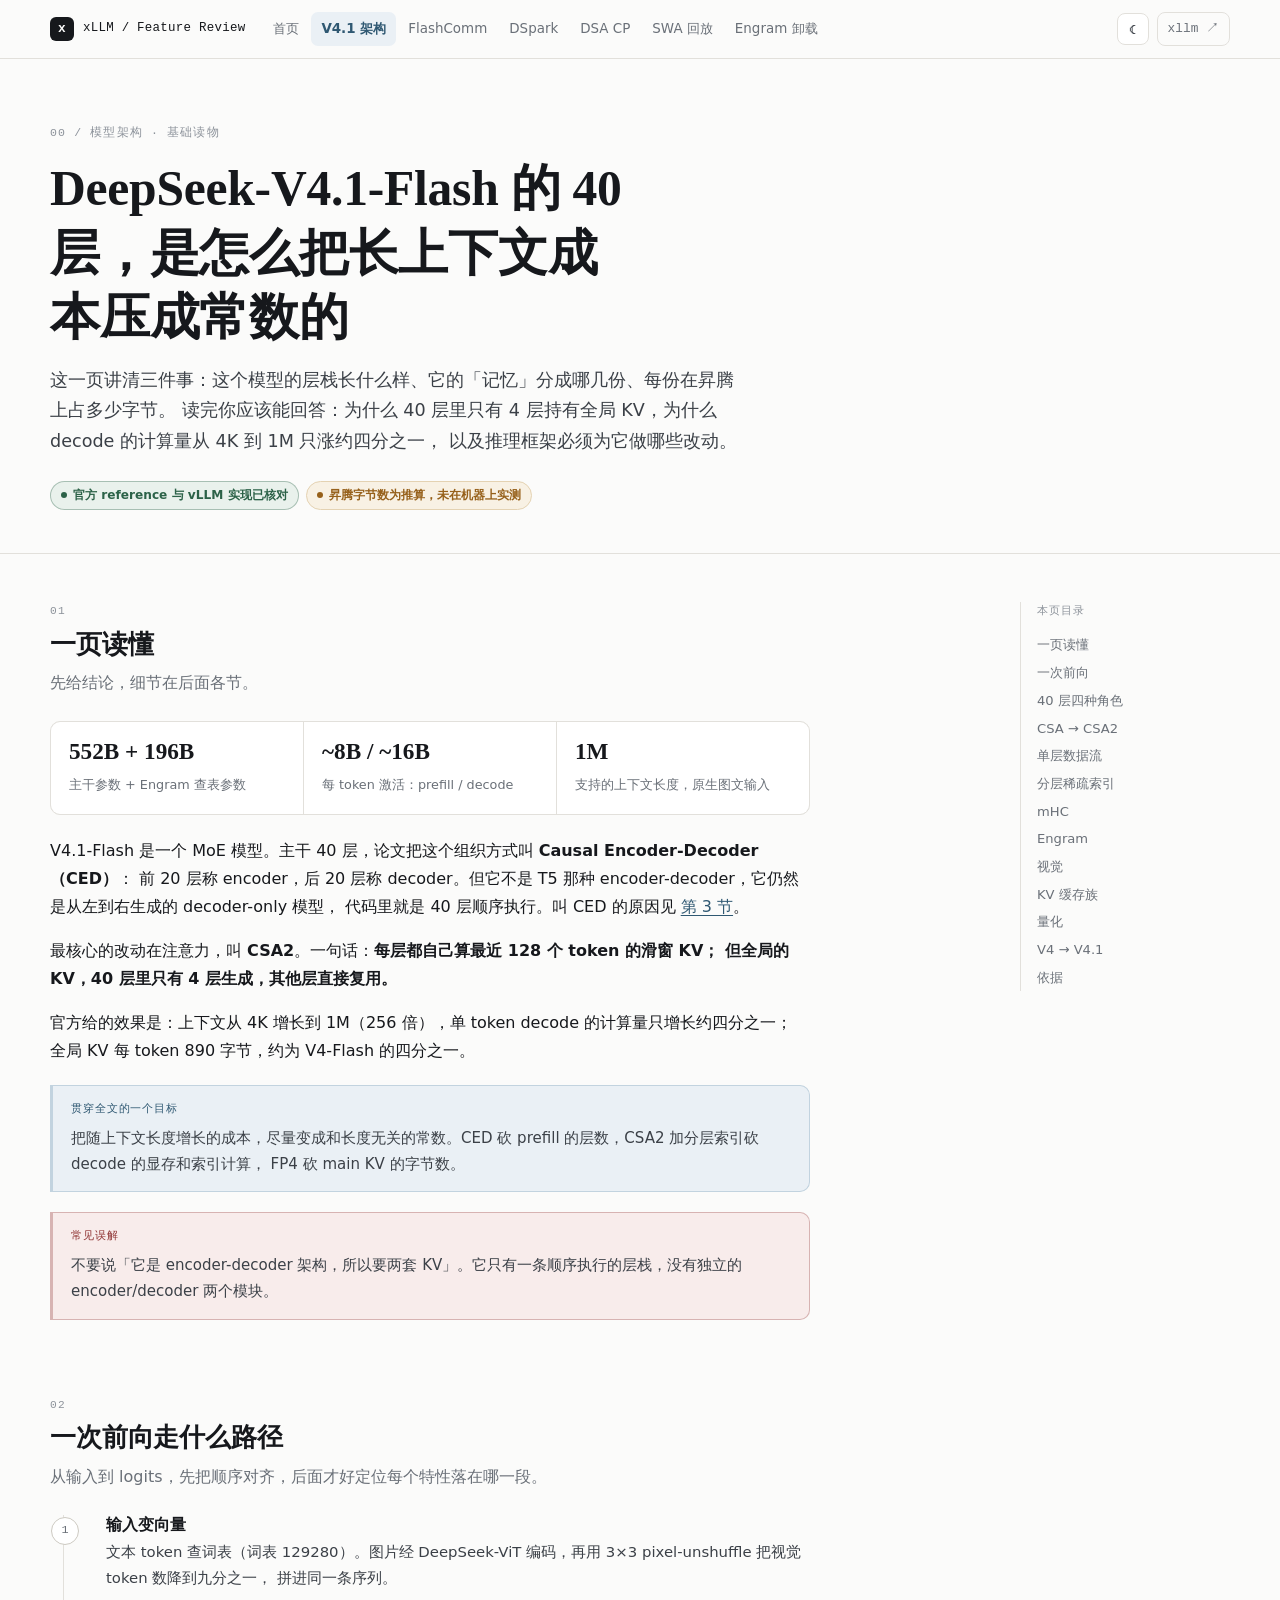
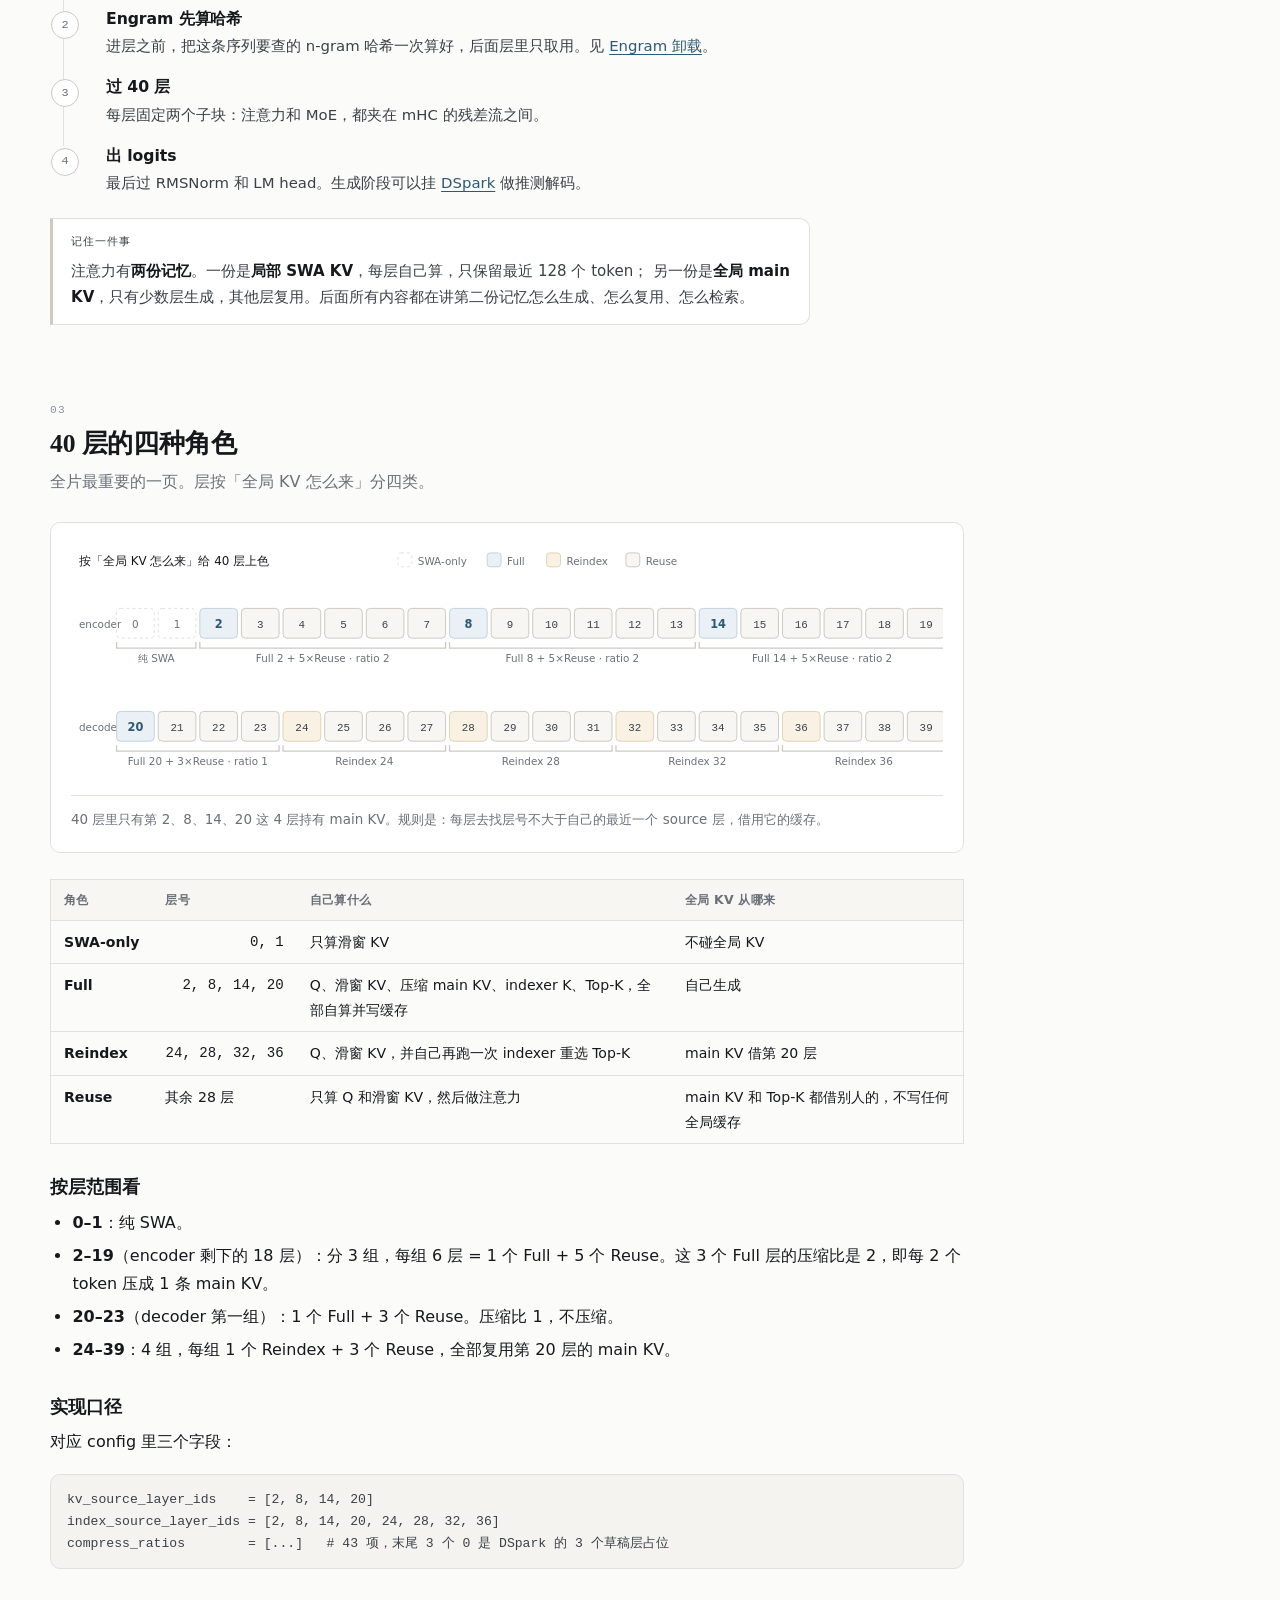
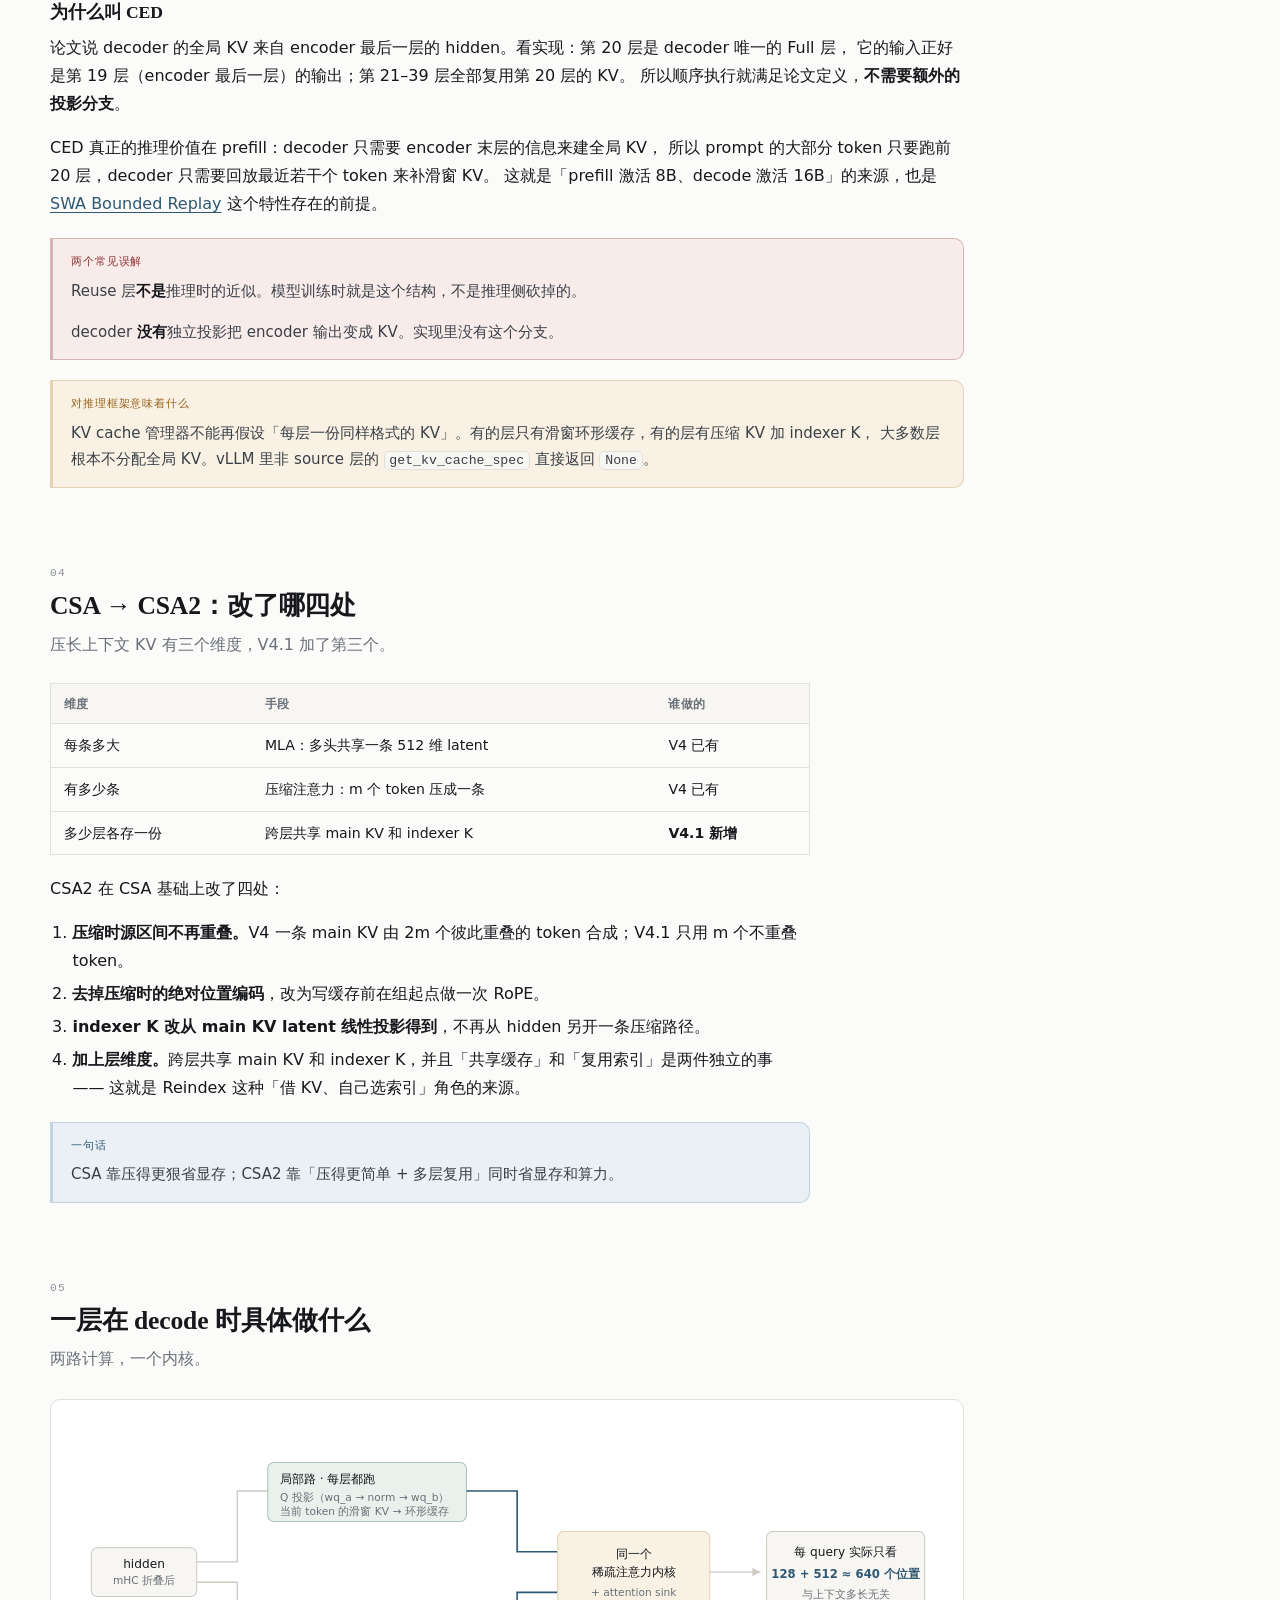
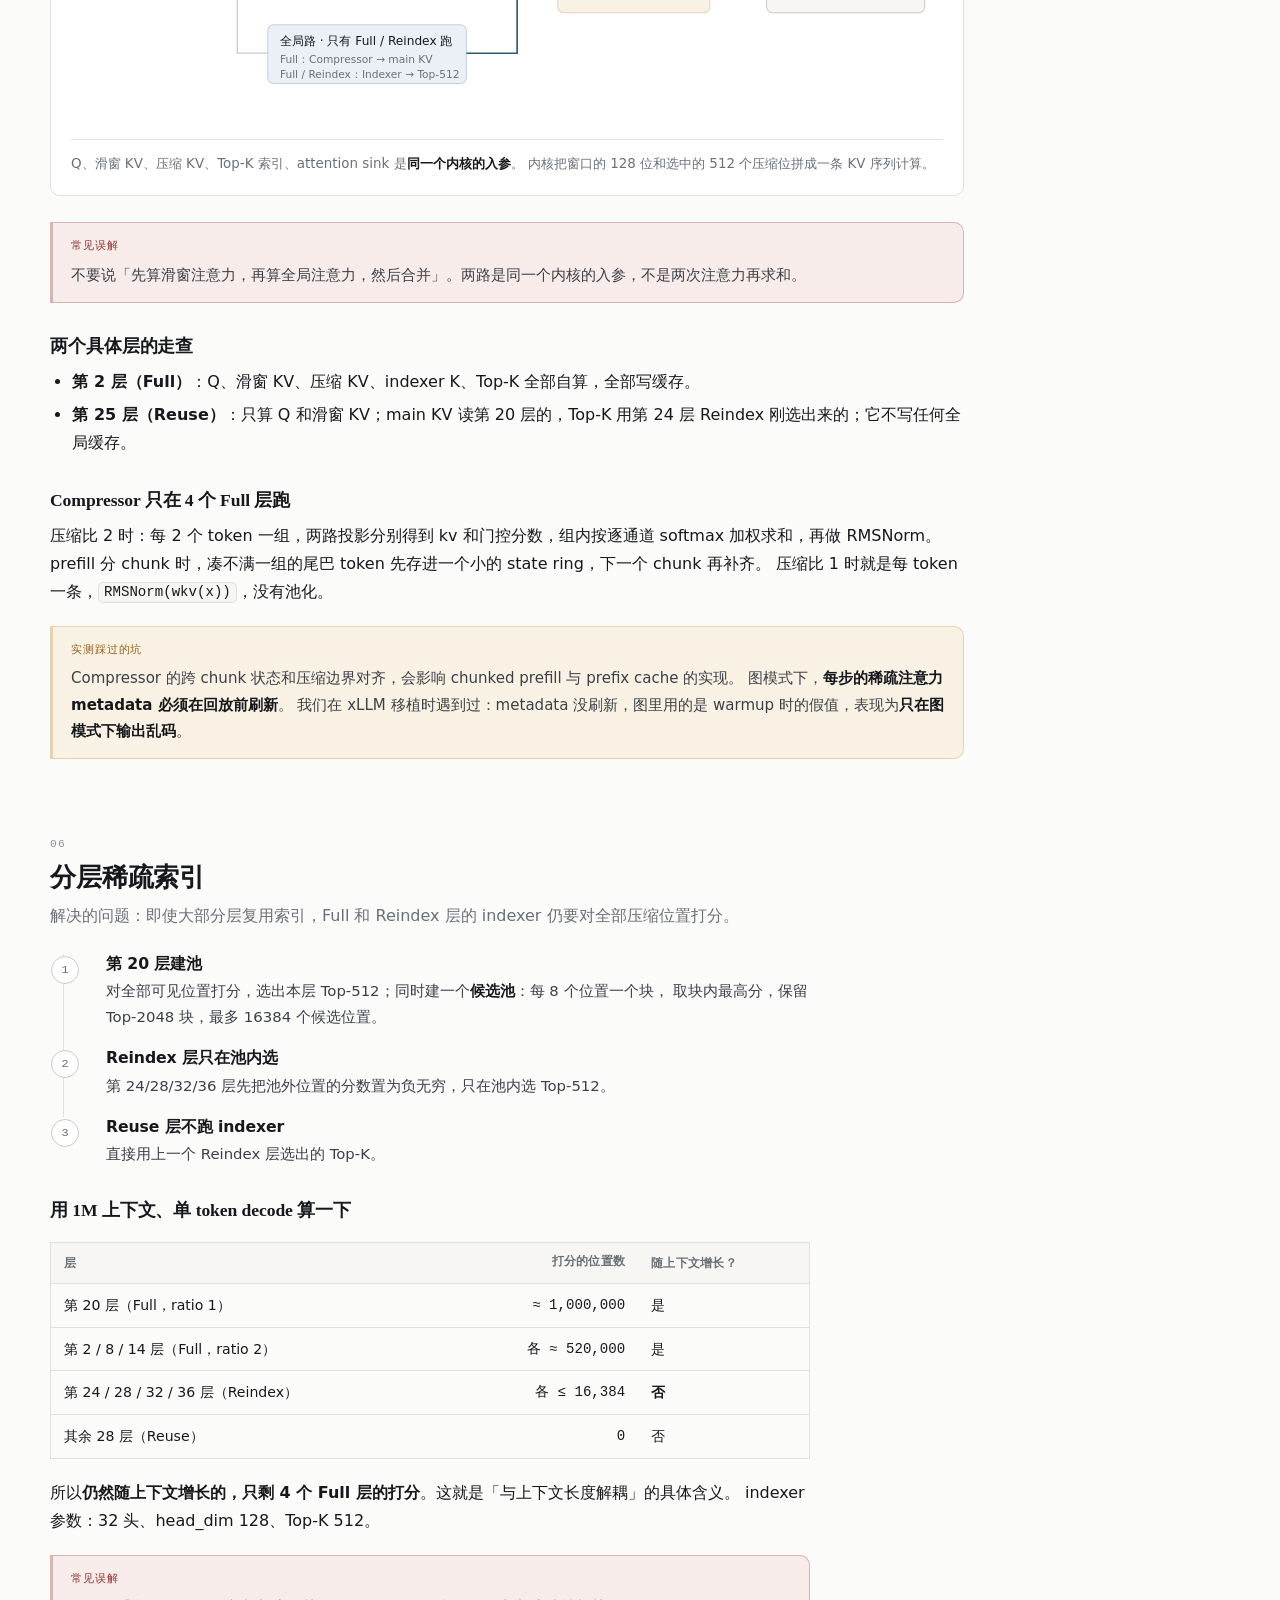
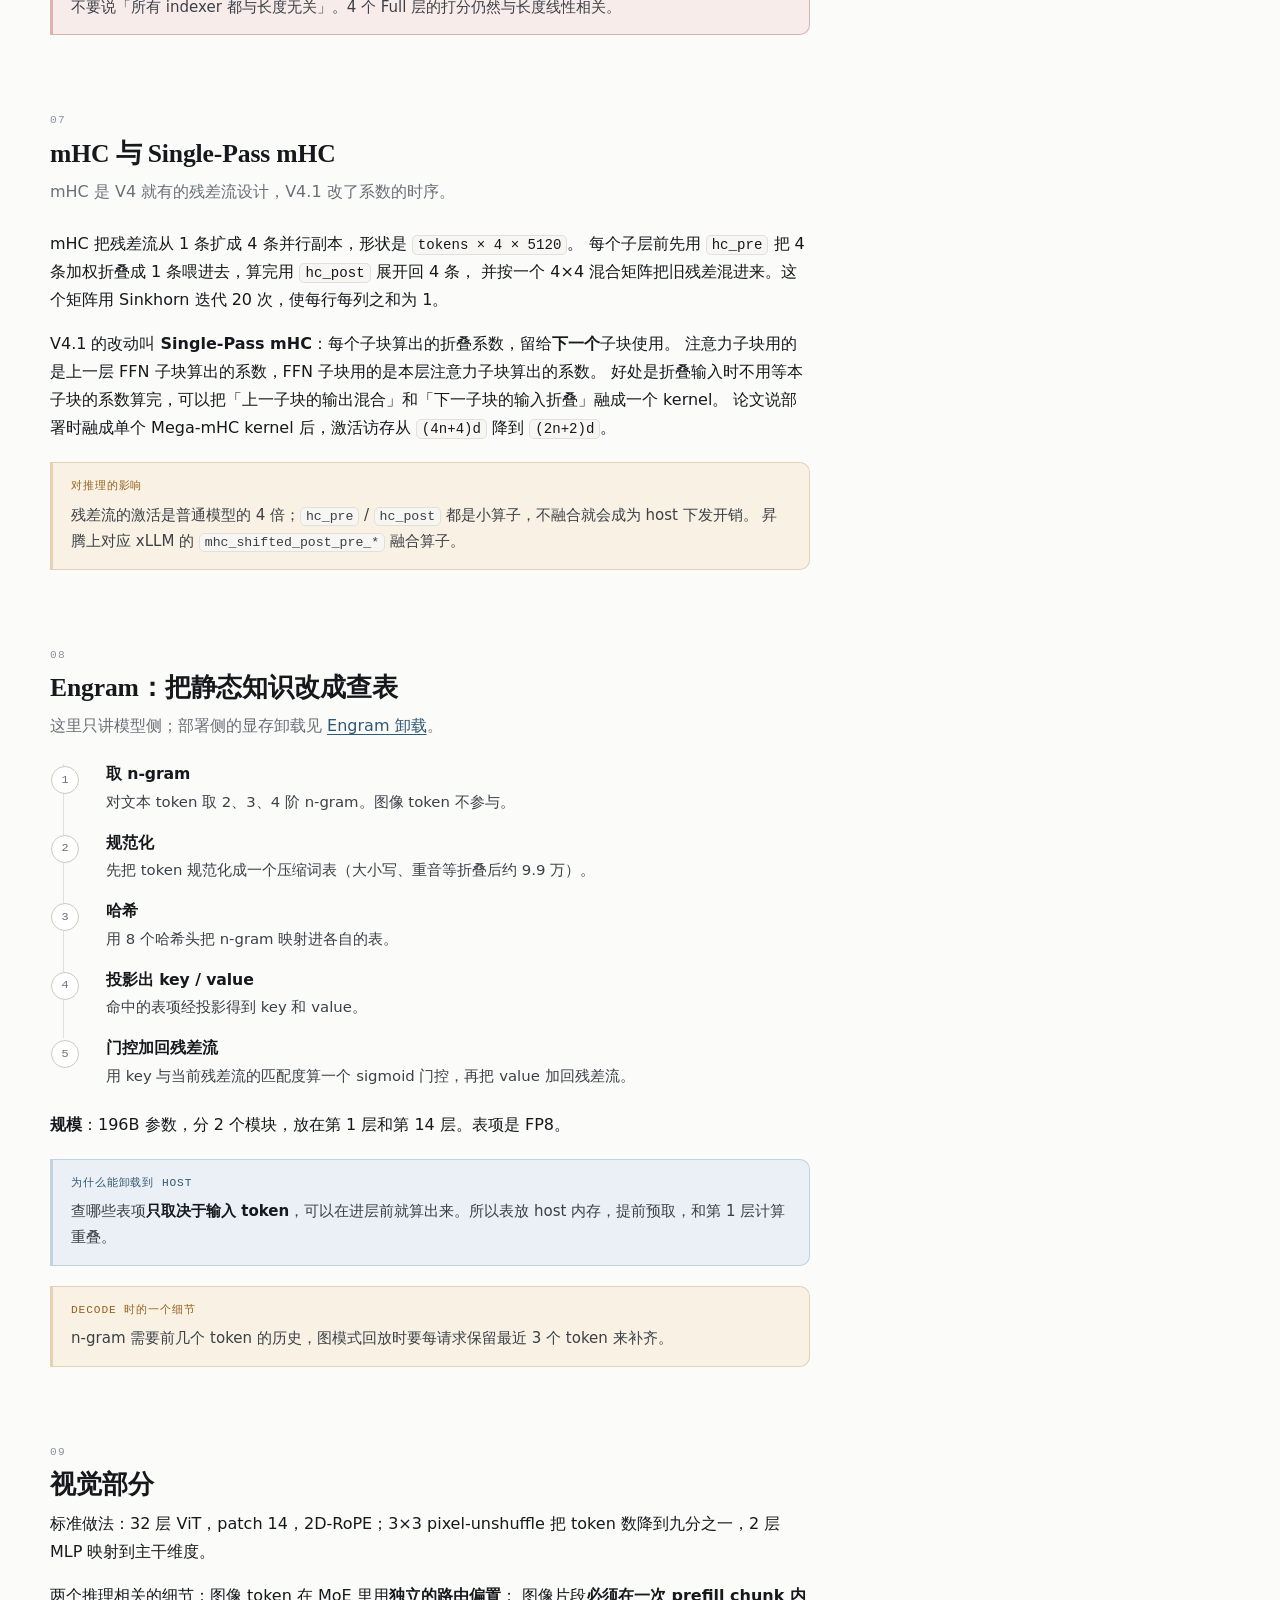
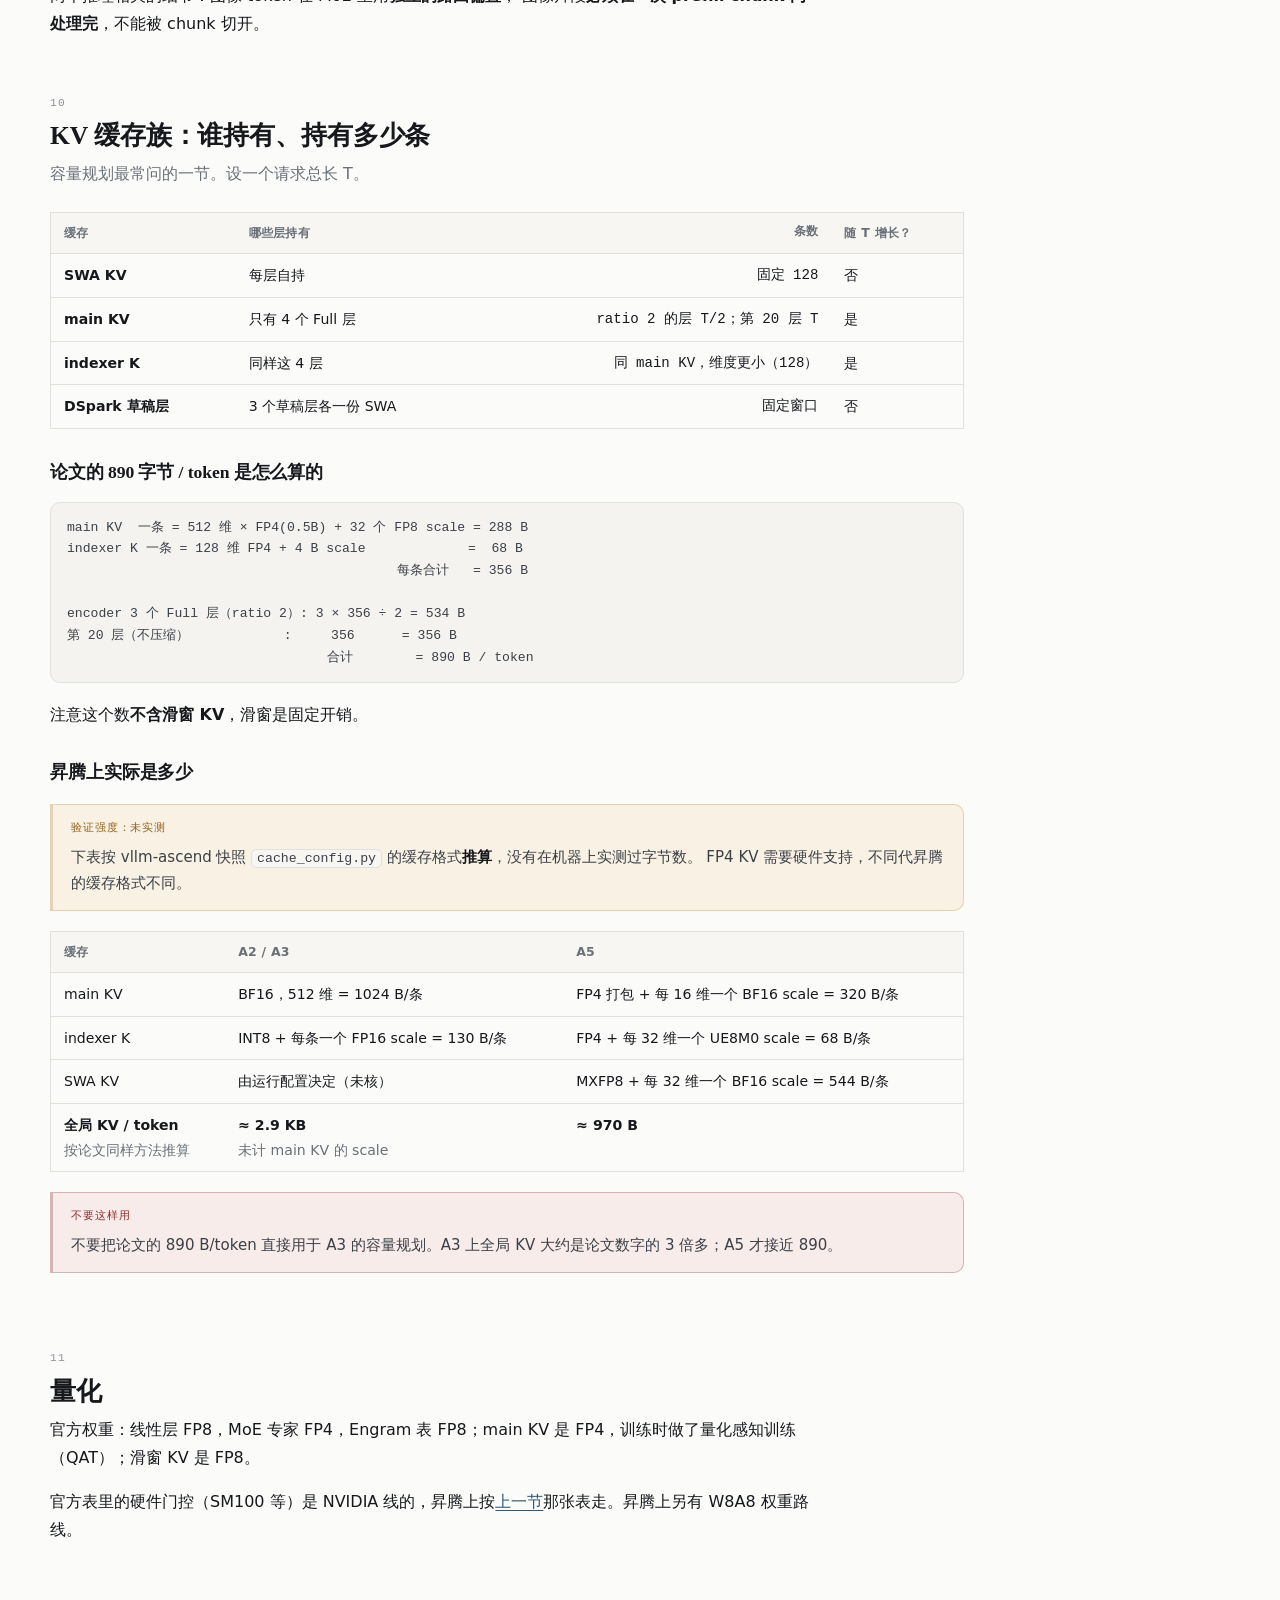
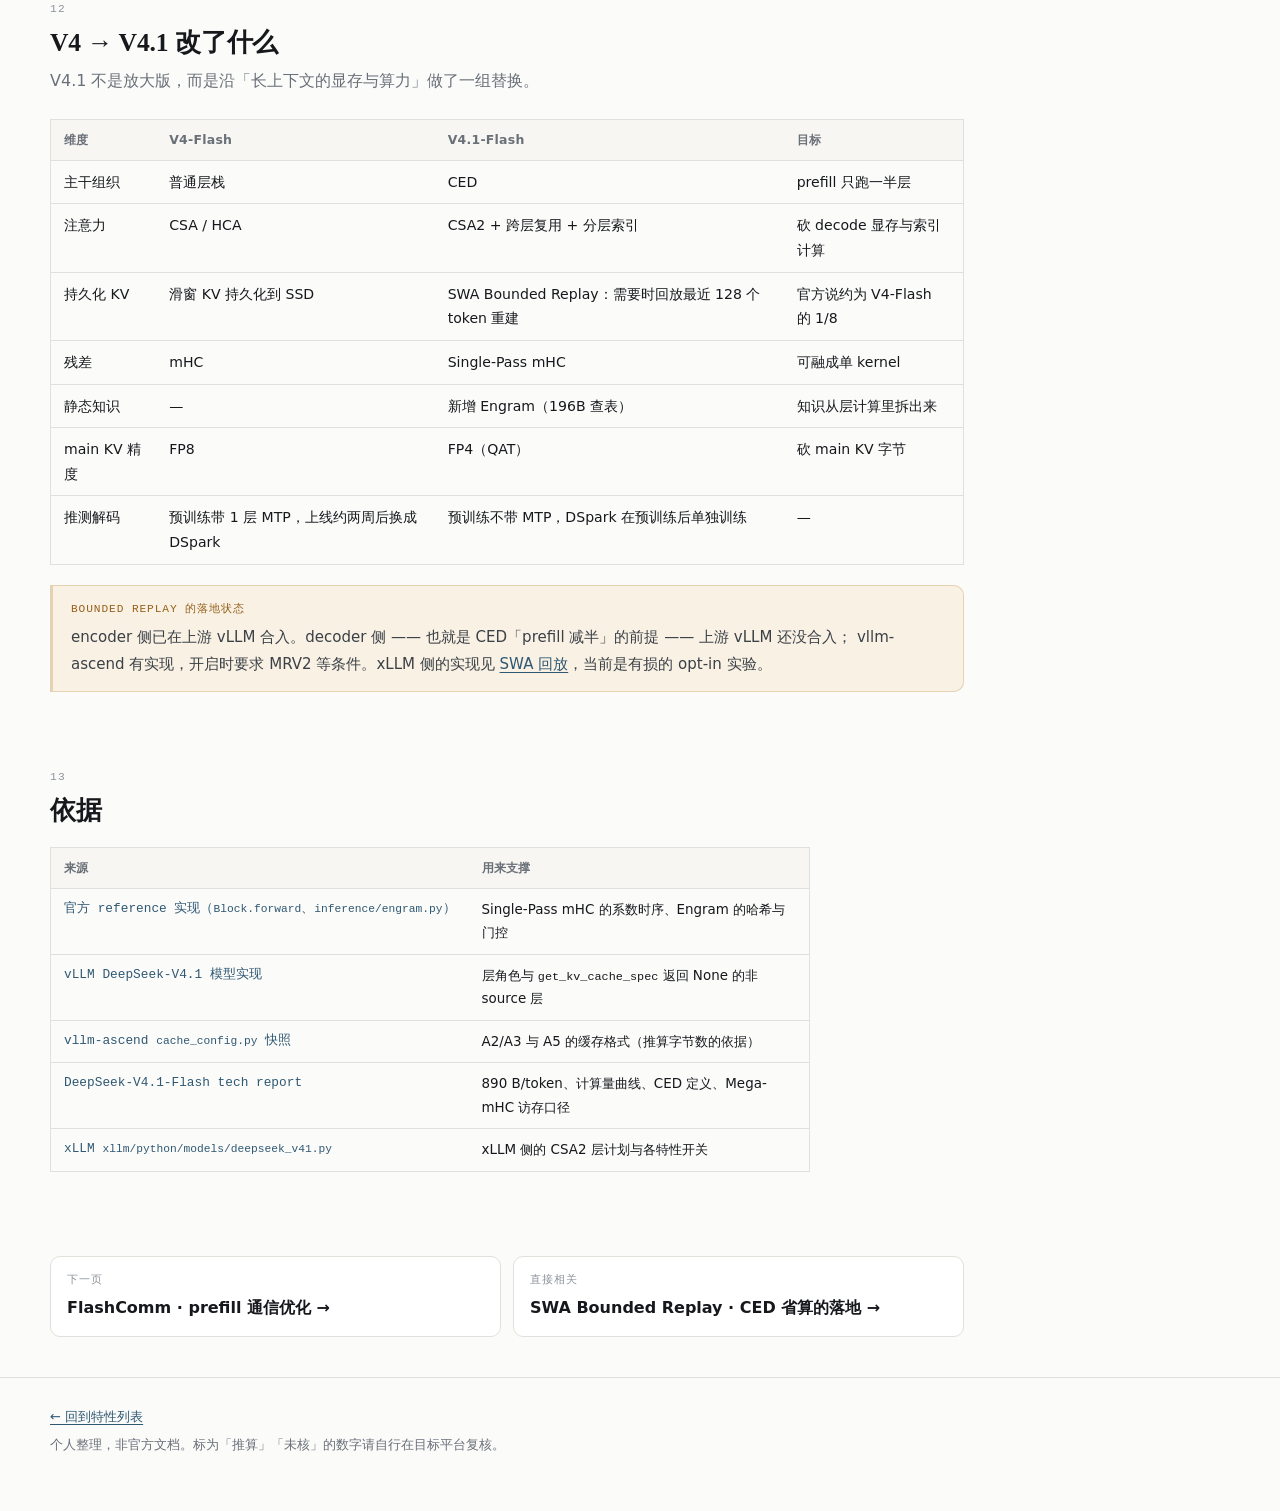
==== arch/index.html @ 4ec6bcfe "docs: rebuild feature site and add four V4.1 pages 重做站点并补齐 DeepSeek-V4.1 的特性覆盖。  设计： - 三套各自为政的深色 CSS" ====
<!doctype html>
<html lang="zh-CN">
  <head>
    <meta charset="utf-8" />
    <meta name="viewport" content="width=device-width, initial-scale=1" />
    <title>DeepSeek-V4.1-Flash 模型结构｜xLLM 特性解读</title>
    <meta
      name="description"
      content="DeepSeek-V4.1-Flash 模型结构：40 层 CED 主干、CSA2 跨层共享 KV、分层稀疏索引、Single-Pass mHC、Engram 查表、KV 缓存族与昇腾上的实际字节数。"
    />
    <meta name="color-scheme" content="light dark" />
    <link rel="stylesheet" href="../assets/site.css" />
    <script defer src="../assets/site.js"></script>
  </head>
  <body>
    <a class="skip-link" href="#main">跳到正文</a>

    <header class="topbar">
      <div class="shell topbar-inner">
        <a class="brand" href="../"><span class="brand-mark" aria-hidden="true">x</span>xLLM / Feature Review</a>
        <nav class="topnav" aria-label="特性导航">
          <a href="../">首页</a>
          <a href="../arch/" aria-current="page">V4.1 架构</a>
          <a href="../flashcomm/">FlashComm</a>
          <a href="../dspark/">DSpark</a>
          <a href="../dsa-cp/">DSA CP</a>
          <a href="../swa-replay/">SWA 回放</a>
          <a href="../engram-offload/">Engram 卸载</a>
        </nav>
        <div class="topbar-tools">
          <button class="icon-button" type="button" data-theme-toggle aria-label="切换配色">☾</button>
          <a class="ghost-link" href="https://github.com/xLLM-AI/xllm" target="_blank" rel="noreferrer">xllm ↗</a>
        </div>
      </div>
    </header>

    <main id="main">
      <section class="hero">
        <div class="shell">
          <p class="eyebrow">00 / 模型架构 · 基础读物</p>
          <h1>DeepSeek-V4.1-Flash 的 40 层，是怎么把长上下文成本压成常数的</h1>
          <p class="hero-lede">
            这一页讲清三件事：这个模型的层栈长什么样、它的「记忆」分成哪几份、每份在昇腾上占多少字节。
            读完你应该能回答：为什么 40 层里只有 4 层持有全局 KV，为什么 decode 的计算量从 4K 到 1M 只涨约四分之一，
            以及推理框架必须为它做哪些改动。
          </p>
          <ul class="chips">
            <li class="chip chip-good">官方 reference 与 vLLM 实现已核对</li>
            <li class="chip chip-warn">昇腾字节数为推算，未在机器上实测</li>
          </ul>
        </div>
      </section>

      <div class="shell doc">
        <div class="doc-main">
          <section class="section" id="overview">
            <span class="section-number">01</span>
            <h2>一页读懂</h2>
            <p class="section-note">先给结论，细节在后面各节。</p>

            <div class="facts">
              <div><b>552B + 196B</b><span>主干参数 + Engram 查表参数</span></div>
              <div><b>~8B / ~16B</b><span>每 token 激活：prefill / decode</span></div>
              <div><b>1M</b><span>支持的上下文长度，原生图文输入</span></div>
            </div>

            <p>
              V4.1-Flash 是一个 MoE 模型。主干 40 层，论文把这个组织方式叫 <strong>Causal Encoder-Decoder（CED）</strong>：
              前 20 层称 encoder，后 20 层称 decoder。但它不是 T5 那种 encoder-decoder，它仍然是从左到右生成的 decoder-only 模型，
              代码里就是 40 层顺序执行。叫 CED 的原因见 <a href="#ced">第 3 节</a>。
            </p>
            <p>
              最核心的改动在注意力，叫 <strong>CSA2</strong>。一句话：<strong>每层都自己算最近 128 个 token 的滑窗 KV；
              但全局的 KV，40 层里只有 4 层生成，其他层直接复用。</strong>
            </p>
            <p>
              官方给的效果是：上下文从 4K 增长到 1M（256 倍），单 token decode 的计算量只增长约四分之一；
              全局 KV 每 token 890 字节，约为 V4-Flash 的四分之一。
            </p>

            <div class="callout callout-info">
              <span class="callout-label">贯穿全文的一个目标</span>
              把随上下文长度增长的成本，尽量变成和长度无关的常数。CED 砍 prefill 的层数，CSA2 加分层索引砍 decode 的显存和索引计算，
              FP4 砍 main KV 的字节数。
            </div>

            <div class="callout callout-bad">
              <span class="callout-label">常见误解</span>
              不要说「它是 encoder-decoder 架构，所以要两套 KV」。它只有一条顺序执行的层栈，没有独立的 encoder/decoder 两个模块。
            </div>
          </section>

          <section class="section" id="forward">
            <span class="section-number">02</span>
            <h2>一次前向走什么路径</h2>
            <p class="section-note">从输入到 logits，先把顺序对齐，后面才好定位每个特性落在哪一段。</p>

            <ol class="steps">
              <li>
                <h4>输入变向量</h4>
                <p>
                  文本 token 查词表（词表 129280）。图片经 DeepSeek-ViT 编码，再用 3×3 pixel-unshuffle 把视觉 token 数降到九分之一，
                  拼进同一条序列。
                </p>
              </li>
              <li>
                <h4>Engram 先算哈希</h4>
                <p>进层之前，把这条序列要查的 n-gram 哈希一次算好，后面层里只取用。见 <a href="../engram-offload/">Engram 卸载</a>。</p>
              </li>
              <li>
                <h4>过 40 层</h4>
                <p>每层固定两个子块：注意力和 MoE，都夹在 mHC 的残差流之间。</p>
              </li>
              <li>
                <h4>出 logits</h4>
                <p>最后过 RMSNorm 和 LM head。生成阶段可以挂 <a href="../dspark/">DSpark</a> 做推测解码。</p>
              </li>
            </ol>

            <div class="callout">
              <span class="callout-label">记住一件事</span>
              注意力有<strong>两份记忆</strong>。一份是<strong>局部 SWA KV</strong>，每层自己算，只保留最近 128 个 token；
              另一份是<strong>全局 main KV</strong>，只有少数层生成，其他层复用。后面所有内容都在讲第二份记忆怎么生成、怎么复用、怎么检索。
            </div>
          </section>

          <section class="section wide" id="layers">
            <span class="section-number">03</span>
            <h2>40 层的四种角色</h2>
            <p class="section-note">全片最重要的一页。层按「全局 KV 怎么来」分四类。</p>

            <figure>
              <svg viewBox="0 0 880 240" role="img" aria-label="DeepSeek-V4.1-Flash 40 层的角色分布：第 0、1 层纯 SWA；第 2、8、14、20 层为 Full；第 24、28、32、36 层为 Reindex；其余为 Reuse" class="dg">
                <text class="dg-t" x="8" y="22">按「全局 KV 怎么来」给 40 层上色</text>
                <g>
                  <rect class="dg-box-dim" x="330" y="10" width="14" height="14" rx="3" /><text class="dg-t-sm" x="350" y="22">SWA-only</text>
                  <rect class="dg-box-accent" x="420" y="10" width="14" height="14" rx="3" /><text class="dg-t-sm" x="440" y="22">Full</text>
                  <rect class="dg-box-amber" x="480" y="10" width="14" height="14" rx="3" /><text class="dg-t-sm" x="500" y="22">Reindex</text>
                  <rect class="dg-box" x="560" y="10" width="14" height="14" rx="3" /><text class="dg-t-sm" x="580" y="22">Reuse</text>
                </g>
    <text class="dg-t-sm" x="8" y="86">encoder</text>
    <rect class="dg-box-dim" x="46" y="66" width="38" height="30" rx="4" /><text class="dg-t-sm" x="65" y="86" text-anchor="middle">0</text>
    <rect class="dg-box-dim" x="88" y="66" width="38" height="30" rx="4" /><text class="dg-t-sm" x="107" y="86" text-anchor="middle">1</text>
    <rect class="dg-box-accent" x="130" y="66" width="38" height="30" rx="4" /><text class="dg-t-key" x="149" y="86" text-anchor="middle">2</text>
    <rect class="dg-box" x="172" y="66" width="38" height="30" rx="4" /><text class="dg-t-mono" x="191" y="86" text-anchor="middle">3</text>
    <rect class="dg-box" x="214" y="66" width="38" height="30" rx="4" /><text class="dg-t-mono" x="233" y="86" text-anchor="middle">4</text>
    <rect class="dg-box" x="256" y="66" width="38" height="30" rx="4" /><text class="dg-t-mono" x="275" y="86" text-anchor="middle">5</text>
    <rect class="dg-box" x="298" y="66" width="38" height="30" rx="4" /><text class="dg-t-mono" x="317" y="86" text-anchor="middle">6</text>
    <rect class="dg-box" x="340" y="66" width="38" height="30" rx="4" /><text class="dg-t-mono" x="359" y="86" text-anchor="middle">7</text>
    <rect class="dg-box-accent" x="382" y="66" width="38" height="30" rx="4" /><text class="dg-t-key" x="401" y="86" text-anchor="middle">8</text>
    <rect class="dg-box" x="424" y="66" width="38" height="30" rx="4" /><text class="dg-t-mono" x="443" y="86" text-anchor="middle">9</text>
    <rect class="dg-box" x="466" y="66" width="38" height="30" rx="4" /><text class="dg-t-mono" x="485" y="86" text-anchor="middle">10</text>
    <rect class="dg-box" x="508" y="66" width="38" height="30" rx="4" /><text class="dg-t-mono" x="527" y="86" text-anchor="middle">11</text>
    <rect class="dg-box" x="550" y="66" width="38" height="30" rx="4" /><text class="dg-t-mono" x="569" y="86" text-anchor="middle">12</text>
    <rect class="dg-box" x="592" y="66" width="38" height="30" rx="4" /><text class="dg-t-mono" x="611" y="86" text-anchor="middle">13</text>
    <rect class="dg-box-accent" x="634" y="66" width="38" height="30" rx="4" /><text class="dg-t-key" x="653" y="86" text-anchor="middle">14</text>
    <rect class="dg-box" x="676" y="66" width="38" height="30" rx="4" /><text class="dg-t-mono" x="695" y="86" text-anchor="middle">15</text>
    <rect class="dg-box" x="718" y="66" width="38" height="30" rx="4" /><text class="dg-t-mono" x="737" y="86" text-anchor="middle">16</text>
    <rect class="dg-box" x="760" y="66" width="38" height="30" rx="4" /><text class="dg-t-mono" x="779" y="86" text-anchor="middle">17</text>
    <rect class="dg-box" x="802" y="66" width="38" height="30" rx="4" /><text class="dg-t-mono" x="821" y="86" text-anchor="middle">18</text>
    <rect class="dg-box" x="844" y="66" width="38" height="30" rx="4" /><text class="dg-t-mono" x="863" y="86" text-anchor="middle">19</text>
    <text class="dg-t-sm" x="8" y="190">decoder</text>
    <rect class="dg-box-accent" x="46" y="170" width="38" height="30" rx="4" /><text class="dg-t-key" x="65" y="190" text-anchor="middle">20</text>
    <rect class="dg-box" x="88" y="170" width="38" height="30" rx="4" /><text class="dg-t-mono" x="107" y="190" text-anchor="middle">21</text>
    <rect class="dg-box" x="130" y="170" width="38" height="30" rx="4" /><text class="dg-t-mono" x="149" y="190" text-anchor="middle">22</text>
    <rect class="dg-box" x="172" y="170" width="38" height="30" rx="4" /><text class="dg-t-mono" x="191" y="190" text-anchor="middle">23</text>
    <rect class="dg-box-amber" x="214" y="170" width="38" height="30" rx="4" /><text class="dg-t-mono" x="233" y="190" text-anchor="middle">24</text>
    <rect class="dg-box" x="256" y="170" width="38" height="30" rx="4" /><text class="dg-t-mono" x="275" y="190" text-anchor="middle">25</text>
    <rect class="dg-box" x="298" y="170" width="38" height="30" rx="4" /><text class="dg-t-mono" x="317" y="190" text-anchor="middle">26</text>
    <rect class="dg-box" x="340" y="170" width="38" height="30" rx="4" /><text class="dg-t-mono" x="359" y="190" text-anchor="middle">27</text>
    <rect class="dg-box-amber" x="382" y="170" width="38" height="30" rx="4" /><text class="dg-t-mono" x="401" y="190" text-anchor="middle">28</text>
    <rect class="dg-box" x="424" y="170" width="38" height="30" rx="4" /><text class="dg-t-mono" x="443" y="190" text-anchor="middle">29</text>
    <rect class="dg-box" x="466" y="170" width="38" height="30" rx="4" /><text class="dg-t-mono" x="485" y="190" text-anchor="middle">30</text>
    <rect class="dg-box" x="508" y="170" width="38" height="30" rx="4" /><text class="dg-t-mono" x="527" y="190" text-anchor="middle">31</text>
    <rect class="dg-box-amber" x="550" y="170" width="38" height="30" rx="4" /><text class="dg-t-mono" x="569" y="190" text-anchor="middle">32</text>
    <rect class="dg-box" x="592" y="170" width="38" height="30" rx="4" /><text class="dg-t-mono" x="611" y="190" text-anchor="middle">33</text>
    <rect class="dg-box" x="634" y="170" width="38" height="30" rx="4" /><text class="dg-t-mono" x="653" y="190" text-anchor="middle">34</text>
    <rect class="dg-box" x="676" y="170" width="38" height="30" rx="4" /><text class="dg-t-mono" x="695" y="190" text-anchor="middle">35</text>
    <rect class="dg-box-amber" x="718" y="170" width="38" height="30" rx="4" /><text class="dg-t-mono" x="737" y="190" text-anchor="middle">36</text>
    <rect class="dg-box" x="760" y="170" width="38" height="30" rx="4" /><text class="dg-t-mono" x="779" y="190" text-anchor="middle">37</text>
    <rect class="dg-box" x="802" y="170" width="38" height="30" rx="4" /><text class="dg-t-mono" x="821" y="190" text-anchor="middle">38</text>
    <rect class="dg-box" x="844" y="170" width="38" height="30" rx="4" /><text class="dg-t-mono" x="863" y="190" text-anchor="middle">39</text>
    <path class="dg-line" d="M46 100 v6 h80 v-6" />
    <text class="dg-t-sm" x="86" y="120" text-anchor="middle">纯 SWA</text>
    <path class="dg-line" d="M130 100 v6 h248 v-6" />
    <text class="dg-t-sm" x="254" y="120" text-anchor="middle">Full 2 + 5×Reuse · ratio 2</text>
    <path class="dg-line" d="M382 100 v6 h248 v-6" />
    <text class="dg-t-sm" x="506" y="120" text-anchor="middle">Full 8 + 5×Reuse · ratio 2</text>
    <path class="dg-line" d="M634 100 v6 h248 v-6" />
    <text class="dg-t-sm" x="758" y="120" text-anchor="middle">Full 14 + 5×Reuse · ratio 2</text>
    <path class="dg-line" d="M46 204 v6 h164 v-6" />
    <text class="dg-t-sm" x="128" y="224" text-anchor="middle">Full 20 + 3×Reuse · ratio 1</text>
    <path class="dg-line" d="M214 204 v6 h164 v-6" />
    <text class="dg-t-sm" x="296" y="224" text-anchor="middle">Reindex 24</text>
    <path class="dg-line" d="M382 204 v6 h164 v-6" />
    <text class="dg-t-sm" x="464" y="224" text-anchor="middle">Reindex 28</text>
    <path class="dg-line" d="M550 204 v6 h164 v-6" />
    <text class="dg-t-sm" x="632" y="224" text-anchor="middle">Reindex 32</text>
    <path class="dg-line" d="M718 204 v6 h164 v-6" />
    <text class="dg-t-sm" x="800" y="224" text-anchor="middle">Reindex 36</text>
              </svg>
              <figcaption>
                40 层里只有第 2、8、14、20 这 4 层持有 main KV。规则是：每层去找层号不大于自己的最近一个 source 层，借用它的缓存。
              </figcaption>
            </figure>

            <div class="table-wrap">
              <table>
                <thead>
                  <tr><th>角色</th><th>层号</th><th>自己算什么</th><th>全局 KV 从哪来</th></tr>
                </thead>
                <tbody>
                  <tr><td><b>SWA&#8209;only</b></td><td class="num">0, 1</td><td>只算滑窗 KV</td><td>不碰全局 KV</td></tr>
                  <tr><td><b>Full</b></td><td class="num">2, 8, 14, 20</td><td>Q、滑窗 KV、压缩 main KV、indexer K、Top-K，全部自算并写缓存</td><td>自己生成</td></tr>
                  <tr><td><b>Reindex</b></td><td class="num">24, 28, 32, 36</td><td>Q、滑窗 KV，并自己再跑一次 indexer 重选 Top-K</td><td>main KV 借第 20 层</td></tr>
                  <tr><td><b>Reuse</b></td><td>其余 28 层</td><td>只算 Q 和滑窗 KV，然后做注意力</td><td>main KV 和 Top-K 都借别人的，不写任何全局缓存</td></tr>
                </tbody>
              </table>
            </div>

            <h3>按层范围看</h3>
            <ul>
              <li><strong>0–1</strong>：纯 SWA。</li>
              <li><strong>2–19</strong>（encoder 剩下的 18 层）：分 3 组，每组 6 层 = 1 个 Full + 5 个 Reuse。这 3 个 Full 层的压缩比是 2，即每 2 个 token 压成 1 条 main KV。</li>
              <li><strong>20–23</strong>（decoder 第一组）：1 个 Full + 3 个 Reuse。压缩比 1，不压缩。</li>
              <li><strong>24–39</strong>：4 组，每组 1 个 Reindex + 3 个 Reuse，全部复用第 20 层的 main KV。</li>
            </ul>

            <h3>实现口径</h3>
            <p>对应 config 里三个字段：</p>
            <pre><code>kv_source_layer_ids    = [2, 8, 14, 20]
index_source_layer_ids = [2, 8, 14, 20, 24, 28, 32, 36]
compress_ratios        = [...]   # 43 项，末尾 3 个 0 是 DSpark 的 3 个草稿层占位</code></pre>

            <h3 id="ced">为什么叫 CED</h3>
            <p>
              论文说 decoder 的全局 KV 来自 encoder 最后一层的 hidden。看实现：第 20 层是 decoder 唯一的 Full 层，
              它的输入正好是第 19 层（encoder 最后一层）的输出；第 21–39 层全部复用第 20 层的 KV。
              所以顺序执行就满足论文定义，<strong>不需要额外的投影分支</strong>。
            </p>
            <p>
              CED 真正的推理价值在 prefill：decoder 只需要 encoder 末层的信息来建全局 KV，
              所以 prompt 的大部分 token 只要跑前 20 层，decoder 只需要回放最近若干个 token 来补滑窗 KV。
              这就是「prefill 激活 8B、decode 激活 16B」的来源，也是 <a href="../swa-replay/">SWA Bounded Replay</a> 这个特性存在的前提。
            </p>

            <div class="callout callout-bad">
              <span class="callout-label">两个常见误解</span>
              <p>Reuse 层<strong>不是</strong>推理时的近似。模型训练时就是这个结构，不是推理侧砍掉的。</p>
              <p>decoder <strong>没有</strong>独立投影把 encoder 输出变成 KV。实现里没有这个分支。</p>
            </div>

            <div class="callout callout-warn">
              <span class="callout-label">对推理框架意味着什么</span>
              KV cache 管理器不能再假设「每层一份同样格式的 KV」。有的层只有滑窗环形缓存，有的层有压缩 KV 加 indexer K，
              大多数层根本不分配全局 KV。vLLM 里非 source 层的 <code>get_kv_cache_spec</code> 直接返回 <code>None</code>。
            </div>
          </section>

          <section class="section" id="csa2">
            <span class="section-number">04</span>
            <h2>CSA → CSA2：改了哪四处</h2>
            <p class="section-note">压长上下文 KV 有三个维度，V4.1 加了第三个。</p>

            <div class="table-wrap">
              <table>
                <thead><tr><th>维度</th><th>手段</th><th>谁做的</th></tr></thead>
                <tbody>
                  <tr><td>每条多大</td><td>MLA：多头共享一条 512 维 latent</td><td>V4 已有</td></tr>
                  <tr><td>有多少条</td><td>压缩注意力：m 个 token 压成一条</td><td>V4 已有</td></tr>
                  <tr><td>多少层各存一份</td><td>跨层共享 main KV 和 indexer K</td><td><b>V4.1 新增</b></td></tr>
                </tbody>
              </table>
            </div>

            <p>CSA2 在 CSA 基础上改了四处：</p>
            <ol>
              <li><strong>压缩时源区间不再重叠。</strong>V4 一条 main KV 由 2m 个彼此重叠的 token 合成；V4.1 只用 m 个不重叠 token。</li>
              <li><strong>去掉压缩时的绝对位置编码</strong>，改为写缓存前在组起点做一次 RoPE。</li>
              <li><strong>indexer K 改从 main KV latent 线性投影得到</strong>，不再从 hidden 另开一条压缩路径。</li>
              <li><strong>加上层维度。</strong>跨层共享 main KV 和 indexer K，并且「共享缓存」和「复用索引」是两件独立的事 —— 这就是 Reindex 这种「借 KV、自己选索引」角色的来源。</li>
            </ol>

            <div class="callout callout-info">
              <span class="callout-label">一句话</span>
              CSA 靠压得更狠省显存；CSA2 靠「压得更简单 + 多层复用」同时省显存和算力。
            </div>
          </section>

          <section class="section wide" id="dataflow">
            <span class="section-number">05</span>
            <h2>一层在 decode 时具体做什么</h2>
            <p class="section-note">两路计算，一个内核。</p>

            <figure>
              <svg viewBox="0 0 860 300" role="img" aria-label="CSA2 单层数据流：hidden 分局部路和全局路，两路结果送进同一个稀疏注意力内核" class="dg">
                <rect class="dg-box" x="20" y="126" width="104" height="48" rx="6" />
                <text class="dg-t" x="72" y="146" text-anchor="middle">hidden</text>
                <text class="dg-t-sm" x="72" y="162" text-anchor="middle">mHC 折叠后</text>

                <path class="dg-line" d="M124 140 h40 v-70 h30" />
                <path class="dg-line" d="M124 160 h40 v70 h30" />

                <rect class="dg-box-good" x="194" y="42" width="196" height="58" rx="6" />
                <text class="dg-t" x="206" y="62">局部路 · 每层都跑</text>
                <text class="dg-t-sm" x="206" y="80">Q 投影（wq_a → norm → wq_b）</text>
                <text class="dg-t-sm" x="206" y="94">当前 token 的滑窗 KV → 环形缓存</text>

                <rect class="dg-box-accent" x="194" y="202" width="196" height="58" rx="6" />
                <text class="dg-t" x="206" y="222">全局路 · 只有 Full / Reindex 跑</text>
                <text class="dg-t-sm" x="206" y="240">Full：Compressor → main KV</text>
                <text class="dg-t-sm" x="206" y="254">Full / Reindex：Indexer → Top-512</text>

                <path class="dg-line-accent" d="M390 70 h50 v60 h40" />
                <path class="dg-line-accent" d="M390 230 h50 v-60 h40" />

                <rect class="dg-box-amber" x="480" y="110" width="150" height="80" rx="6" />
                <text class="dg-t" x="555" y="136" text-anchor="middle">同一个</text>
                <text class="dg-t" x="555" y="154" text-anchor="middle">稀疏注意力内核</text>
                <text class="dg-t-sm" x="555" y="174" text-anchor="middle">+ attention sink</text>

                <path class="dg-line" d="M630 150 h50" />
                <path class="dg-fill-line" d="M680 150 l-8 -4 v8 z" />

                <rect class="dg-box" x="686" y="110" width="156" height="80" rx="6" />
                <text class="dg-t" x="764" y="134" text-anchor="middle">每 query 实际只看</text>
                <text class="dg-t-key" x="764" y="156" text-anchor="middle">128 + 512 ≈ 640 个位置</text>
                <text class="dg-t-sm" x="764" y="176" text-anchor="middle">与上下文多长无关</text>
              </svg>
              <figcaption>
                Q、滑窗 KV、压缩 KV、Top-K 索引、attention sink 是<strong>同一个内核的入参</strong>。
                内核把窗口的 128 位和选中的 512 个压缩位拼成一条 KV 序列计算。
              </figcaption>
            </figure>

            <div class="callout callout-bad">
              <span class="callout-label">常见误解</span>
              不要说「先算滑窗注意力，再算全局注意力，然后合并」。两路是同一个内核的入参，不是两次注意力再求和。
            </div>

            <h3>两个具体层的走查</h3>
            <ul>
              <li><strong>第 2 层（Full）</strong>：Q、滑窗 KV、压缩 KV、indexer K、Top-K 全部自算，全部写缓存。</li>
              <li><strong>第 25 层（Reuse）</strong>：只算 Q 和滑窗 KV；main KV 读第 20 层的，Top-K 用第 24 层 Reindex 刚选出来的；它不写任何全局缓存。</li>
            </ul>

            <h3>Compressor 只在 4 个 Full 层跑</h3>
            <p>
              压缩比 2 时：每 2 个 token 一组，两路投影分别得到 kv 和门控分数，组内按逐通道 softmax 加权求和，再做 RMSNorm。
              prefill 分 chunk 时，凑不满一组的尾巴 token 先存进一个小的 state ring，下一个 chunk 再补齐。
              压缩比 1 时就是每 token 一条，<code>RMSNorm(wkv(x))</code>，没有池化。
            </p>

            <div class="callout callout-warn">
              <span class="callout-label">实测踩过的坑</span>
              Compressor 的跨 chunk 状态和压缩边界对齐，会影响 chunked prefill 与 prefix cache 的实现。
              图模式下，<strong>每步的稀疏注意力 metadata 必须在回放前刷新</strong>。
              我们在 xLLM 移植时遇到过：metadata 没刷新，图里用的是 warmup 时的假值，表现为<strong>只在图模式下输出乱码</strong>。
            </div>
          </section>

          <section class="section" id="index">
            <span class="section-number">06</span>
            <h2>分层稀疏索引</h2>
            <p class="section-note">解决的问题：即使大部分层复用索引，Full 和 Reindex 层的 indexer 仍要对全部压缩位置打分。</p>

            <ol class="steps">
              <li>
                <h4>第 20 层建池</h4>
                <p>
                  对全部可见位置打分，选出本层 Top-512；同时建一个<strong>候选池</strong>：每 8 个位置一个块，
                  取块内最高分，保留 Top-2048 块，最多 16384 个候选位置。
                </p>
              </li>
              <li>
                <h4>Reindex 层只在池内选</h4>
                <p>第 24/28/32/36 层先把池外位置的分数置为负无穷，只在池内选 Top-512。</p>
              </li>
              <li>
                <h4>Reuse 层不跑 indexer</h4>
                <p>直接用上一个 Reindex 层选出的 Top-K。</p>
              </li>
            </ol>

            <h3>用 1M 上下文、单 token decode 算一下</h3>
            <div class="table-wrap">
              <table>
                <thead><tr><th>层</th><th class="num">打分的位置数</th><th>随上下文增长？</th></tr></thead>
                <tbody>
                  <tr><td>第 20 层（Full，ratio 1）</td><td class="num">≈ 1,000,000</td><td>是</td></tr>
                  <tr><td>第 2 / 8 / 14 层（Full，ratio 2）</td><td class="num">各 ≈ 520,000</td><td>是</td></tr>
                  <tr><td>第 24 / 28 / 32 / 36 层（Reindex）</td><td class="num">各 ≤ 16,384</td><td><b>否</b></td></tr>
                  <tr><td>其余 28 层（Reuse）</td><td class="num">0</td><td>否</td></tr>
                </tbody>
              </table>
            </div>
            <p>
              所以<strong>仍然随上下文增长的，只剩 4 个 Full 层的打分</strong>。这就是「与上下文长度解耦」的具体含义。
              indexer 参数：32 头、head_dim 128、Top-K 512。
            </p>

            <div class="callout callout-bad">
              <span class="callout-label">常见误解</span>
              不要说「所有 indexer 都与长度无关」。4 个 Full 层的打分仍然与长度线性相关。
            </div>
          </section>

          <section class="section" id="mhc">
            <span class="section-number">07</span>
            <h2>mHC 与 Single-Pass mHC</h2>
            <p class="section-note">mHC 是 V4 就有的残差流设计，V4.1 改了系数的时序。</p>

            <p>
              mHC 把残差流从 1 条扩成 4 条并行副本，形状是 <code>tokens × 4 × 5120</code>。
              每个子层前先用 <code>hc_pre</code> 把 4 条加权折叠成 1 条喂进去，算完用 <code>hc_post</code> 展开回 4 条，
              并按一个 4×4 混合矩阵把旧残差混进来。这个矩阵用 Sinkhorn 迭代 20 次，使每行每列之和为 1。
            </p>
            <p>
              V4.1 的改动叫 <strong>Single-Pass mHC</strong>：每个子块算出的折叠系数，留给<strong>下一个</strong>子块使用。
              注意力子块用的是上一层 FFN 子块算出的系数，FFN 子块用的是本层注意力子块算出的系数。
              好处是折叠输入时不用等本子块的系数算完，可以把「上一子块的输出混合」和「下一子块的输入折叠」融成一个 kernel。
              论文说部署时融成单个 Mega-mHC kernel 后，激活访存从 <code>(4n+4)d</code> 降到 <code>(2n+2)d</code>。
            </p>

            <div class="callout callout-warn">
              <span class="callout-label">对推理的影响</span>
              残差流的激活是普通模型的 4 倍；<code>hc_pre</code> / <code>hc_post</code> 都是小算子，不融合就会成为 host 下发开销。
              昇腾上对应 xLLM 的 <code>mhc_shifted_post_pre_*</code> 融合算子。
            </div>
          </section>

          <section class="section" id="engram">
            <span class="section-number">08</span>
            <h2>Engram：把静态知识改成查表</h2>
            <p class="section-note">这里只讲模型侧；部署侧的显存卸载见 <a href="../engram-offload/">Engram 卸载</a>。</p>

            <ol class="steps">
              <li><h4>取 n-gram</h4><p>对文本 token 取 2、3、4 阶 n-gram。图像 token 不参与。</p></li>
              <li><h4>规范化</h4><p>先把 token 规范化成一个压缩词表（大小写、重音等折叠后约 9.9 万）。</p></li>
              <li><h4>哈希</h4><p>用 8 个哈希头把 n-gram 映射进各自的表。</p></li>
              <li><h4>投影出 key / value</h4><p>命中的表项经投影得到 key 和 value。</p></li>
              <li><h4>门控加回残差流</h4><p>用 key 与当前残差流的匹配度算一个 sigmoid 门控，再把 value 加回残差流。</p></li>
            </ol>

            <p><strong>规模</strong>：196B 参数，分 2 个模块，放在第 1 层和第 14 层。表项是 FP8。</p>

            <div class="callout callout-info">
              <span class="callout-label">为什么能卸载到 host</span>
              查哪些表项<strong>只取决于输入 token</strong>，可以在进层前就算出来。所以表放 host 内存，提前预取，和第 1 层计算重叠。
            </div>

            <div class="callout callout-warn">
              <span class="callout-label">decode 时的一个细节</span>
              n-gram 需要前几个 token 的历史，图模式回放时要每请求保留最近 3 个 token 来补齐。
            </div>
          </section>

          <section class="section" id="vision">
            <span class="section-number">09</span>
            <h2>视觉部分</h2>
            <p>
              标准做法：32 层 ViT，patch 14，2D-RoPE；3×3 pixel-unshuffle 把 token 数降到九分之一，2 层 MLP 映射到主干维度。
            </p>
            <p>
              两个推理相关的细节：图像 token 在 MoE 里用<strong>独立的路由偏置</strong>；
              图像片段<strong>必须在一次 prefill chunk 内处理完</strong>，不能被 chunk 切开。
            </p>
          </section>

          <section class="section wide" id="kv">
            <span class="section-number">10</span>
            <h2>KV 缓存族：谁持有、持有多少条</h2>
            <p class="section-note">容量规划最常问的一节。设一个请求总长 T。</p>

            <div class="table-wrap">
              <table>
                <thead><tr><th>缓存</th><th>哪些层持有</th><th class="num">条数</th><th>随 T 增长？</th></tr></thead>
                <tbody>
                  <tr><td><b>SWA KV</b></td><td>每层自持</td><td class="num">固定 128</td><td>否</td></tr>
                  <tr><td><b>main KV</b></td><td>只有 4 个 Full 层</td><td class="num">ratio 2 的层 T/2；第 20 层 T</td><td>是</td></tr>
                  <tr><td><b>indexer K</b></td><td>同样这 4 层</td><td class="num">同 main KV，维度更小（128）</td><td>是</td></tr>
                  <tr><td><b>DSpark 草稿层</b></td><td>3 个草稿层各一份 SWA</td><td class="num">固定窗口</td><td>否</td></tr>
                </tbody>
              </table>
            </div>

            <h3>论文的 890 字节 / token 是怎么算的</h3>
            <pre><code>main KV  一条 = 512 维 × FP4(0.5B) + 32 个 FP8 scale = 288 B
indexer K 一条 = 128 维 FP4 + 4 B scale             =  68 B
                                          每条合计   = 356 B

encoder 3 个 Full 层（ratio 2）: 3 × 356 ÷ 2 = 534 B
第 20 层（不压缩）            :     356      = 356 B
                                 合计        = 890 B / token</code></pre>
            <p>注意这个数<strong>不含滑窗 KV</strong>，滑窗是固定开销。</p>

            <h3>昇腾上实际是多少</h3>
            <div class="callout callout-warn">
              <span class="callout-label">验证强度：未实测</span>
              下表按 vllm-ascend 快照 <code>cache_config.py</code> 的缓存格式<strong>推算</strong>，没有在机器上实测过字节数。
              FP4 KV 需要硬件支持，不同代昇腾的缓存格式不同。
            </div>

            <div class="table-wrap">
              <table>
                <thead><tr><th>缓存</th><th>A2 / A3</th><th>A5</th></tr></thead>
                <tbody>
                  <tr><td>main KV</td><td>BF16，512 维 = 1024 B/条</td><td>FP4 打包 + 每 16 维一个 BF16 scale = 320 B/条</td></tr>
                  <tr><td>indexer K</td><td>INT8 + 每条一个 FP16 scale = 130 B/条</td><td>FP4 + 每 32 维一个 UE8M0 scale = 68 B/条</td></tr>
                  <tr><td>SWA KV</td><td>由运行配置决定（未核）</td><td>MXFP8 + 每 32 维一个 BF16 scale = 544 B/条</td></tr>
                  <tr><td><b>全局 KV / token</b><br /><em>按论文同样方法推算</em></td><td><b>≈ 2.9 KB</b><br /><em>未计 main KV 的 scale</em></td><td><b>≈ 970 B</b></td></tr>
                </tbody>
              </table>
            </div>

            <div class="callout callout-bad">
              <span class="callout-label">不要这样用</span>
              不要把论文的 890 B/token 直接用于 A3 的容量规划。A3 上全局 KV 大约是论文数字的 3 倍多；A5 才接近 890。
            </div>
          </section>

          <section class="section" id="quant">
            <span class="section-number">11</span>
            <h2>量化</h2>
            <p>
              官方权重：线性层 FP8，MoE 专家 FP4，Engram 表 FP8；main KV 是 FP4，训练时做了量化感知训练（QAT）；滑窗 KV 是 FP8。
            </p>
            <p>
              官方表里的硬件门控（SM100 等）是 NVIDIA 线的，昇腾上按<a href="#kv">上一节</a>那张表走。昇腾上另有 W8A8 权重路线。
            </p>
          </section>

          <section class="section wide" id="v4-diff">
            <span class="section-number">12</span>
            <h2>V4 → V4.1 改了什么</h2>
            <p class="section-note">V4.1 不是放大版，而是沿「长上下文的显存与算力」做了一组替换。</p>

            <div class="table-wrap">
              <table>
                <thead><tr><th>维度</th><th>V4-Flash</th><th>V4.1-Flash</th><th>目标</th></tr></thead>
                <tbody>
                  <tr><td>主干组织</td><td>普通层栈</td><td>CED</td><td>prefill 只跑一半层</td></tr>
                  <tr><td>注意力</td><td>CSA / HCA</td><td>CSA2 + 跨层复用 + 分层索引</td><td>砍 decode 显存与索引计算</td></tr>
                  <tr><td>持久化 KV</td><td>滑窗 KV 持久化到 SSD</td><td>SWA Bounded Replay：需要时回放最近 128 个 token 重建</td><td>官方说约为 V4-Flash 的 1/8</td></tr>
                  <tr><td>残差</td><td>mHC</td><td>Single-Pass mHC</td><td>可融成单 kernel</td></tr>
                  <tr><td>静态知识</td><td>—</td><td>新增 Engram（196B 查表）</td><td>知识从层计算里拆出来</td></tr>
                  <tr><td>main KV 精度</td><td>FP8</td><td>FP4（QAT）</td><td>砍 main KV 字节</td></tr>
                  <tr><td>推测解码</td><td>预训练带 1 层 MTP，上线约两周后换成 DSpark</td><td>预训练不带 MTP，DSpark 在预训练后单独训练</td><td>—</td></tr>
                </tbody>
              </table>
            </div>

            <div class="callout callout-warn">
              <span class="callout-label">Bounded Replay 的落地状态</span>
              encoder 侧已在上游 vLLM 合入。decoder 侧 —— 也就是 CED「prefill 减半」的前提 —— 上游 vLLM 还没合入；
              vllm-ascend 有实现，开启时要求 MRV2 等条件。xLLM 侧的实现见 <a href="../swa-replay/">SWA 回放</a>，当前是有损的 opt-in 实验。
            </div>
          </section>

          <section class="section" id="refs">
            <span class="section-number">13</span>
            <h2>依据</h2>
            <div class="evidence">
              <div class="table-wrap">
                <table>
                  <thead><tr><th>来源</th><th>用来支撑</th></tr></thead>
                  <tbody>
                    <tr><td>官方 reference 实现（<code>Block.forward</code>、<code>inference/engram.py</code>）</td><td>Single-Pass mHC 的系数时序、Engram 的哈希与门控</td></tr>
                    <tr><td>vLLM DeepSeek-V4.1 模型实现</td><td>层角色与 <code>get_kv_cache_spec</code> 返回 None 的非 source 层</td></tr>
                    <tr><td>vllm-ascend <code>cache_config.py</code> 快照</td><td>A2/A3 与 A5 的缓存格式（推算字节数的依据）</td></tr>
                    <tr><td>DeepSeek-V4.1-Flash tech report</td><td>890 B/token、计算量曲线、CED 定义、Mega-mHC 访存口径</td></tr>
                    <tr><td>xLLM <code>xllm/python/models/deepseek_v41.py</code></td><td>xLLM 侧的 CSA2 层计划与各特性开关</td></tr>
                  </tbody>
                </table>
              </div>
            </div>
          </section>

          <nav class="pager" aria-label="相邻页面">
            <a href="../flashcomm/"><span>下一页</span><b>FlashComm · prefill 通信优化 →</b></a>
            <a href="../swa-replay/"><span>直接相关</span><b>SWA Bounded Replay · CED 省算的落地 →</b></a>
          </nav>
        </div>

        <aside class="toc" aria-label="本页目录">
          <p>本页目录</p>
          <ol>
            <li><a href="#overview">一页读懂</a></li>
            <li><a href="#forward">一次前向</a></li>
            <li><a href="#layers">40 层四种角色</a></li>
            <li><a href="#csa2">CSA → CSA2</a></li>
            <li><a href="#dataflow">单层数据流</a></li>
            <li><a href="#index">分层稀疏索引</a></li>
            <li><a href="#mhc">mHC</a></li>
            <li><a href="#engram">Engram</a></li>
            <li><a href="#vision">视觉</a></li>
            <li><a href="#kv">KV 缓存族</a></li>
            <li><a href="#quant">量化</a></li>
            <li><a href="#v4-diff">V4 → V4.1</a></li>
            <li><a href="#refs">依据</a></li>
          </ol>
        </aside>
      </div>
    </main>

    <footer class="site-footer">
      <div class="shell">
        <p><a href="../">← 回到特性列表</a></p>
        <p>个人整理，非官方文档。标为「推算」「未核」的数字请自行在目标平台复核。</p>
      </div>
    </footer>
  </body>
</html>
---- assets/site.css ----
/* xLLM Feature Review — shared design system.
   One stylesheet for every page. Light by default, dark via prefers-color-scheme
   or an explicit data-theme on <html>. No external fonts, no JS dependency. */

:root {
  --bg: #fbfbfa;
  --bg-sunk: #f4f3f0;
  --surface: #ffffff;
  --surface-2: #f7f6f3;
  --line: #e2e0db;
  --line-strong: #cdcac2;
  --ink: #16181c;
  --ink-2: #3b4047;
  --muted: #6a7078;
  --faint: #8d939b;

  --accent: #2f5872;
  --accent-soft: #eaf0f5;
  --accent-line: #c2d3df;
  --amber: #96601a;
  --amber-soft: #f8f1e4;
  --amber-line: #e4d2b2;
  --good: #2c6248;
  --good-soft: #e9f1ec;
  --bad: #8d3030;
  --bad-soft: #f8eceb;

  --serif: "Source Han Serif SC", "Noto Serif CJK SC", "Songti SC", "Times New Roman", Georgia, serif;
  --sans: -apple-system, BlinkMacSystemFont, "Segoe UI", "PingFang SC", "Hiragino Sans GB",
    "Microsoft YaHei", system-ui, sans-serif;
  --mono: ui-monospace, SFMono-Regular, "SF Mono", "Cascadia Code", "JetBrains Mono", Consolas, monospace;

  --radius: 10px;
  --shell: 1180px;
  --prose: 760px;
}

:root:not([data-theme="light"]) {
  color-scheme: light;
}

@media (prefers-color-scheme: dark) {
  :root:not([data-theme="light"]) {
    --bg: #101216;
    --bg-sunk: #0b0d10;
    --surface: #171a1f;
    --surface-2: #1d2127;
    --line: #2a2f36;
    --line-strong: #3b424b;
    --ink: #e8eaed;
    --ink-2: #c3c8cf;
    --muted: #949aa3;
    --faint: #767d86;

    --accent: #8fb8d4;
    --accent-soft: #1a2530;
    --accent-line: #2f4455;
    --amber: #d9ae6b;
    --amber-soft: #2a2317;
    --amber-line: #4a3c22;
    --good: #7fc0a0;
    --good-soft: #16241d;
    --bad: #e09a9a;
    --bad-soft: #2a1a1a;

    color-scheme: dark;
  }
}

:root[data-theme="dark"] {
  --bg: #101216;
  --bg-sunk: #0b0d10;
  --surface: #171a1f;
  --surface-2: #1d2127;
  --line: #2a2f36;
  --line-strong: #3b424b;
  --ink: #e8eaed;
  --ink-2: #c3c8cf;
  --muted: #949aa3;
  --faint: #767d86;

  --accent: #8fb8d4;
  --accent-soft: #1a2530;
  --accent-line: #2f4455;
  --amber: #d9ae6b;
  --amber-soft: #2a2317;
  --amber-line: #4a3c22;
  --good: #7fc0a0;
  --good-soft: #16241d;
  --bad: #e09a9a;
  --bad-soft: #2a1a1a;

  color-scheme: dark;
}

* { box-sizing: border-box; }

html { -webkit-text-size-adjust: 100%; scroll-behavior: smooth; }

body {
  margin: 0;
  background: var(--bg);
  color: var(--ink);
  font-family: var(--sans);
  font-size: 16px;
  line-height: 1.75;
  -webkit-font-smoothing: antialiased;
  text-rendering: optimizeLegibility;
}

@media (prefers-reduced-motion: reduce) {
  html { scroll-behavior: auto; }
  * { transition: none !important; }
}

/* ---------- primitives ---------- */

h1, h2, h3, h4 {
  font-family: var(--serif);
  font-weight: 600;
  line-height: 1.3;
  color: var(--ink);
  margin: 0;
  letter-spacing: -0.005em;
}

p { margin: 0 0 1em; }
p:last-child { margin-bottom: 0; }

a { color: var(--accent); text-decoration-thickness: 1px; text-underline-offset: 3px; }
a:hover { text-decoration-color: var(--line-strong); }

strong { font-weight: 650; color: var(--ink); }
em { font-style: normal; color: var(--muted); }

code, kbd {
  font-family: var(--mono);
  font-size: 0.88em;
  background: var(--surface-2);
  border: 1px solid var(--line);
  border-radius: 5px;
  padding: 0.08em 0.36em;
  word-break: break-word;
}

ul, ol { margin: 0 0 1em; padding-left: 1.4em; }
li { margin: 0.3em 0; }
li > ul, li > ol { margin-bottom: 0.3em; }

hr { height: 1px; border: 0; background: var(--line); margin: 2.5rem 0; }

.skip-link {
  position: absolute;
  left: -9999px;
  top: 0;
  z-index: 60;
  background: var(--surface);
  border: 1px solid var(--line-strong);
  padding: 10px 16px;
  border-radius: 8px;
}
.skip-link:focus { left: 12px; top: 12px; }

:focus-visible { outline: 2px solid var(--accent); outline-offset: 2px; border-radius: 4px; }

/* ---------- shell ---------- */

.shell { width: min(var(--shell), 100% - 48px); margin-inline: auto; }

@media (max-width: 640px) {
  .shell { width: min(var(--shell), 100% - 32px); }
  body { font-size: 15.5px; }
}

/* ---------- top bar ---------- */

.topbar {
  position: sticky;
  top: 0;
  z-index: 40;
  background: color-mix(in srgb, var(--bg) 88%, transparent);
  backdrop-filter: saturate(140%) blur(10px);
  border-bottom: 1px solid var(--line);
}

.topbar-inner {
  display: flex;
  align-items: center;
  gap: 18px;
  min-height: 58px;
  flex-wrap: wrap;
  padding-block: 8px;
}

.brand {
  display: inline-flex;
  align-items: center;
  gap: 9px;
  font-family: var(--mono);
  font-size: 0.78rem;
  letter-spacing: 0.02em;
  color: var(--ink);
  text-decoration: none;
  white-space: nowrap;
}

.brand-mark {
  display: grid;
  place-items: center;
  width: 24px;
  height: 24px;
  border-radius: 6px;
  background: var(--ink);
  color: var(--bg);
  font-weight: 600;
  font-size: 0.8rem;
}

.topnav {
  display: flex;
  gap: 2px;
  margin-right: auto;
  overflow-x: auto;
  scrollbar-width: none;
}
.topnav::-webkit-scrollbar { display: none; }

.topnav a {
  padding: 5px 10px;
  border-radius: 7px;
  font-size: 0.84rem;
  color: var(--muted);
  text-decoration: none;
  white-space: nowrap;
}
.topnav a:hover { background: var(--surface-2); color: var(--ink); }
.topnav a[aria-current="page"] { background: var(--accent-soft); color: var(--accent); font-weight: 600; }

.topbar-tools { display: flex; align-items: center; gap: 8px; }

.icon-button {
  display: grid;
  place-items: center;
  width: 32px;
  height: 32px;
  border: 1px solid var(--line);
  border-radius: 8px;
  background: var(--surface);
  color: var(--ink-2);
  cursor: pointer;
  font-size: 0.9rem;
  padding: 0;
}
.icon-button:hover { border-color: var(--line-strong); }

.ghost-link {
  font-size: 0.8rem;
  font-family: var(--mono);
  color: var(--muted);
  text-decoration: none;
  border: 1px solid var(--line);
  border-radius: 8px;
  padding: 5px 10px;
  white-space: nowrap;
}
.ghost-link:hover { border-color: var(--line-strong); color: var(--ink); }

/* ---------- hero ---------- */

.hero { padding: 64px 0 40px; border-bottom: 1px solid var(--line); }

.eyebrow {
  font-family: var(--mono);
  font-size: 0.72rem;
  letter-spacing: 0.1em;
  text-transform: uppercase;
  color: var(--faint);
  margin: 0 0 14px;
}

.hero h1 {
  font-size: clamp(2.1rem, 5.2vw, 3.1rem);
  max-width: 24ch;
  margin-bottom: 14px;
}

.hero-lede {
  max-width: 62ch;
  font-size: 1.1rem;
  color: var(--ink-2);
  margin-bottom: 20px;
}

/* ---------- status chips ---------- */

.chips { display: flex; flex-wrap: wrap; gap: 7px; margin: 0; padding: 0; list-style: none; }

.chip {
  display: inline-flex;
  align-items: center;
  gap: 6px;
  font-size: 0.76rem;
  font-weight: 600;
  padding: 3px 10px;
  border-radius: 999px;
  border: 1px solid var(--line-strong);
  background: var(--surface);
  color: var(--ink-2);
}
.chip::before { content: ""; width: 6px; height: 6px; border-radius: 50%; background: currentColor; }
.chip-good { color: var(--good); background: var(--good-soft); border-color: color-mix(in srgb, var(--good) 35%, transparent); }
.chip-warn { color: var(--amber); background: var(--amber-soft); border-color: var(--amber-line); }
.chip-bad { color: var(--bad); background: var(--bad-soft); border-color: color-mix(in srgb, var(--bad) 32%, transparent); }
.chip-info { color: var(--accent); background: var(--accent-soft); border-color: var(--accent-line); }

/* ---------- doc layout ---------- */

.doc { display: grid; gap: 40px; grid-template-columns: minmax(0, 1fr); padding: 48px 0 0; }

@media (min-width: 1080px) {
  .doc { grid-template-columns: minmax(0, 1fr) 210px; gap: 56px; }
}

.doc-main { min-width: 0; }

.toc { display: none; }

@media (min-width: 1080px) {
  .toc {
    display: block;
    position: sticky;
    top: 82px;
    align-self: start;
    max-height: calc(100vh - 110px);
    overflow-y: auto;
    font-size: 0.82rem;
    border-left: 1px solid var(--line);
    padding-left: 16px;
  }
}

.toc p {
  font-family: var(--mono);
  font-size: 0.68rem;
  letter-spacing: 0.1em;
  text-transform: uppercase;
  color: var(--faint);
  margin-bottom: 10px;
}

.toc ol { list-style: none; margin: 0; padding: 0; }
.toc li { margin: 0; }
.toc a {
  display: block;
  padding: 4px 0;
  color: var(--muted);
  text-decoration: none;
  line-height: 1.5;
}
.toc a:hover { color: var(--ink); }
.toc a.is-active { color: var(--accent); font-weight: 600; }

/* ---------- sections ---------- */

.section { padding: 0 0 56px; max-width: var(--prose); }
.section > h2 { font-size: 1.6rem; margin-bottom: 8px; scroll-margin-top: 80px; }
.section > h2 + .section-note { color: var(--muted); margin-bottom: 24px; }
.section h3 { font-size: 1.1rem; margin: 32px 0 10px; }
.section h4 { font-size: 0.98rem; margin: 22px 0 8px; font-family: var(--sans); font-weight: 650; }

.section-number {
  display: block;
  font-family: var(--mono);
  font-size: 0.7rem;
  letter-spacing: 0.12em;
  color: var(--faint);
  margin-bottom: 6px;
}

/* wider blocks may exceed the prose column */
.wide { max-width: min(920px, 100%); }

/* ---------- summary cards ---------- */

.summary {
  display: grid;
  gap: 1px;
  background: var(--line);
  border: 1px solid var(--line);
  border-radius: var(--radius);
  overflow: hidden;
  margin: 0 0 8px;
  max-width: min(920px, 100%);
}
@media (min-width: 720px) { .summary { grid-template-columns: repeat(2, 1fr); } }

.summary > div { background: var(--surface); padding: 18px 20px; }
.summary dt {
  font-family: var(--mono);
  font-size: 0.7rem;
  letter-spacing: 0.08em;
  text-transform: uppercase;
  color: var(--faint);
  margin-bottom: 7px;
}
.summary dd { margin: 0; font-size: 0.95rem; color: var(--ink-2); }

/* ---------- callouts ---------- */

.callout {
  border: 1px solid var(--line);
  border-left: 3px solid var(--line-strong);
  border-radius: 0 var(--radius) var(--radius) 0;
  background: var(--surface);
  padding: 14px 18px;
  margin: 20px 0;
  font-size: 0.94rem;
  color: var(--ink-2);
}
.callout > :first-child { margin-top: 0; }
.callout b, .callout strong { color: var(--ink); }

.callout-label {
  display: block;
  font-family: var(--mono);
  font-size: 0.7rem;
  letter-spacing: 0.08em;
  text-transform: uppercase;
  margin-bottom: 5px;
}

.callout-info { border-left-color: var(--accent); background: var(--accent-soft); border-color: var(--accent-line); }
.callout-info .callout-label { color: var(--accent); }
.callout-warn { border-left-color: var(--amber); background: var(--amber-soft); border-color: var(--amber-line); }
.callout-warn .callout-label { color: var(--amber); }
.callout-bad { border-left-color: var(--bad); background: var(--bad-soft); border-color: color-mix(in srgb, var(--bad) 30%, transparent); }
.callout-bad .callout-label { color: var(--bad); }

/* ---------- tables ---------- */

.table-wrap { overflow-x: auto; margin: 20px 0; max-width: min(920px, 100%); }

table {
  width: 100%;
  border-collapse: collapse;
  font-size: 0.88rem;
  border: 1px solid var(--line);
  border-radius: var(--radius);
}

th, td { text-align: left; padding: 9px 13px; border-bottom: 1px solid var(--line); vertical-align: top; }
thead th {
  background: var(--surface-2);
  font-weight: 650;
  font-size: 0.78rem;
  letter-spacing: 0.02em;
  color: var(--muted);
  white-space: nowrap;
}
tbody tr:last-child td { border-bottom: 0; }
td.num, th.num { text-align: right; font-family: var(--mono); font-variant-numeric: tabular-nums; white-space: nowrap; }
td code { background: transparent; border: 0; padding: 0; }

/* ---------- code blocks ---------- */

pre {
  margin: 18px 0;
  padding: 14px 16px;
  background: var(--bg-sunk);
  border: 1px solid var(--line);
  border-radius: var(--radius);
  overflow-x: auto;
  font-family: var(--mono);
  font-size: 0.82rem;
  line-height: 1.65;
  color: var(--ink-2);
  max-width: min(920px, 100%);
}
pre code { background: transparent; border: 0; padding: 0; font-size: inherit; }

/* ---------- figures ---------- */

figure {
  margin: 26px 0;
  padding: 20px;
  border: 1px solid var(--line);
  border-radius: var(--radius);
  background: var(--surface);
  max-width: min(920px, 100%);
}
figure svg { display: block; width: 100%; height: auto; }
figcaption {
  margin-top: 14px;
  padding-top: 12px;
  border-top: 1px solid var(--line);
  font-size: 0.84rem;
  color: var(--muted);
}

/* SVG diagram palette, theme-aware */
.dg { font-family: var(--sans); }
.dg-box { fill: var(--surface-2); stroke: var(--line-strong); stroke-width: 1; }
.dg-box-accent { fill: var(--accent-soft); stroke: var(--accent-line); stroke-width: 1; }
.dg-box-amber { fill: var(--amber-soft); stroke: var(--amber-line); stroke-width: 1; }
.dg-box-good { fill: var(--good-soft); stroke: color-mix(in srgb, var(--good) 35%, transparent); stroke-width: 1; }
.dg-box-dim { fill: none; stroke: var(--line); stroke-width: 1; stroke-dasharray: 3 3; }
.dg-line { stroke: var(--line-strong); stroke-width: 1.3; fill: none; }
.dg-line-accent { stroke: var(--accent); stroke-width: 1.6; fill: none; }
.dg-t { fill: var(--ink); font-size: 12px; }
.dg-t-sm { fill: var(--muted); font-size: 10.5px; }
.dg-t-mono { fill: var(--ink-2); font-size: 11px; font-family: var(--mono); }
.dg-t-key { fill: var(--accent); font-size: 11.5px; font-weight: 650; }
.dg-fill-accent { fill: var(--accent); }
.dg-fill-line { fill: var(--line-strong); }

/* ---------- flow / steps ---------- */

.steps { list-style: none; margin: 22px 0; padding: 0; counter-reset: step; max-width: min(920px, 100%); }
.steps > li {
  position: relative;
  counter-increment: step;
  padding: 0 0 18px 42px;
  margin: 0;
  border-left: 1px solid var(--line);
  margin-left: 13px;
}
.steps > li:last-child { border-left-color: transparent; padding-bottom: 0; }
.steps > li::before {
  content: counter(step);
  position: absolute;
  left: -13px;
  top: 2px;
  width: 26px;
  height: 26px;
  display: grid;
  place-items: center;
  border-radius: 50%;
  background: var(--surface);
  border: 1px solid var(--line-strong);
  font-family: var(--mono);
  font-size: 0.74rem;
  color: var(--muted);
}
.steps h4 { margin: 0 0 4px; }
.steps p { font-size: 0.93rem; color: var(--ink-2); }

/* ---------- key/value facts ---------- */

.facts {
  display: grid;
  gap: 1px;
  background: var(--line);
  border: 1px solid var(--line);
  border-radius: var(--radius);
  overflow: hidden;
  margin: 22px 0;
  max-width: min(920px, 100%);
}
@media (min-width: 640px) { .facts { grid-template-columns: repeat(3, 1fr); } }
.facts > div { background: var(--surface); padding: 16px 18px; }
.facts b {
  display: block;
  font-family: var(--serif);
  font-size: 1.45rem;
  font-weight: 600;
  font-variant-numeric: tabular-nums;
  line-height: 1.2;
  margin-bottom: 4px;
}
.facts span { font-size: 0.8rem; color: var(--muted); }

/* ---------- evidence list ---------- */

.evidence { margin: 20px 0; max-width: min(920px, 100%); }
.evidence table { font-size: 0.84rem; }
.evidence td:first-child { font-family: var(--mono); font-size: 0.8rem; white-space: nowrap; color: var(--accent); }

/* ---------- feature index cards ---------- */

.cards { display: grid; gap: 16px; padding: 40px 0 0; }
@media (min-width: 720px) { .cards { grid-template-columns: repeat(2, 1fr); } }

.card {
  display: flex;
  flex-direction: column;
  gap: 10px;
  padding: 22px;
  border: 1px solid var(--line);
  border-radius: var(--radius);
  background: var(--surface);
  text-decoration: none;
  color: inherit;
  transition: border-color 0.15s ease, transform 0.15s ease;
}
.card:hover { border-color: var(--line-strong); transform: translateY(-2px); }

.card-top {
  display: flex;
  align-items: center;
  justify-content: space-between;
  gap: 10px;
  font-family: var(--mono);
  font-size: 0.7rem;
  letter-spacing: 0.08em;
  text-transform: uppercase;
  color: var(--faint);
}

.card h2 { font-size: 1.3rem; }
.card p { font-size: 0.92rem; color: var(--ink-2); margin: 0; }
.card-foot {
  margin-top: auto;
  padding-top: 10px;
  border-top: 1px solid var(--line);
  display: flex;
  align-items: center;
  justify-content: space-between;
  gap: 10px;
  font-size: 0.82rem;
  color: var(--muted);
}
.card-foot b { color: var(--accent); font-weight: 600; }

.card-wide { grid-column: 1 / -1; }

/* ---------- prev/next ---------- */

.pager { display: grid; gap: 12px; padding: 8px 0 0; max-width: min(920px, 100%); }
@media (min-width: 640px) { .pager { grid-template-columns: repeat(2, 1fr); } }
.pager a {
  border: 1px solid var(--line);
  border-radius: var(--radius);
  padding: 14px 16px;
  text-decoration: none;
  color: inherit;
  background: var(--surface);
}
.pager a:hover { border-color: var(--line-strong); }
.pager span {
  display: block;
  font-family: var(--mono);
  font-size: 0.7rem;
  letter-spacing: 0.08em;
  text-transform: uppercase;
  color: var(--faint);
  margin-bottom: 3px;
}
.pager b { font-weight: 650; }

/* ---------- footer ---------- */

.site-footer {
  margin-top: 40px;
  border-top: 1px solid var(--line);
  padding: 28px 0 48px;
  font-size: 0.82rem;
  color: var(--muted);
}
.site-footer p { margin: 0 0 6px; }
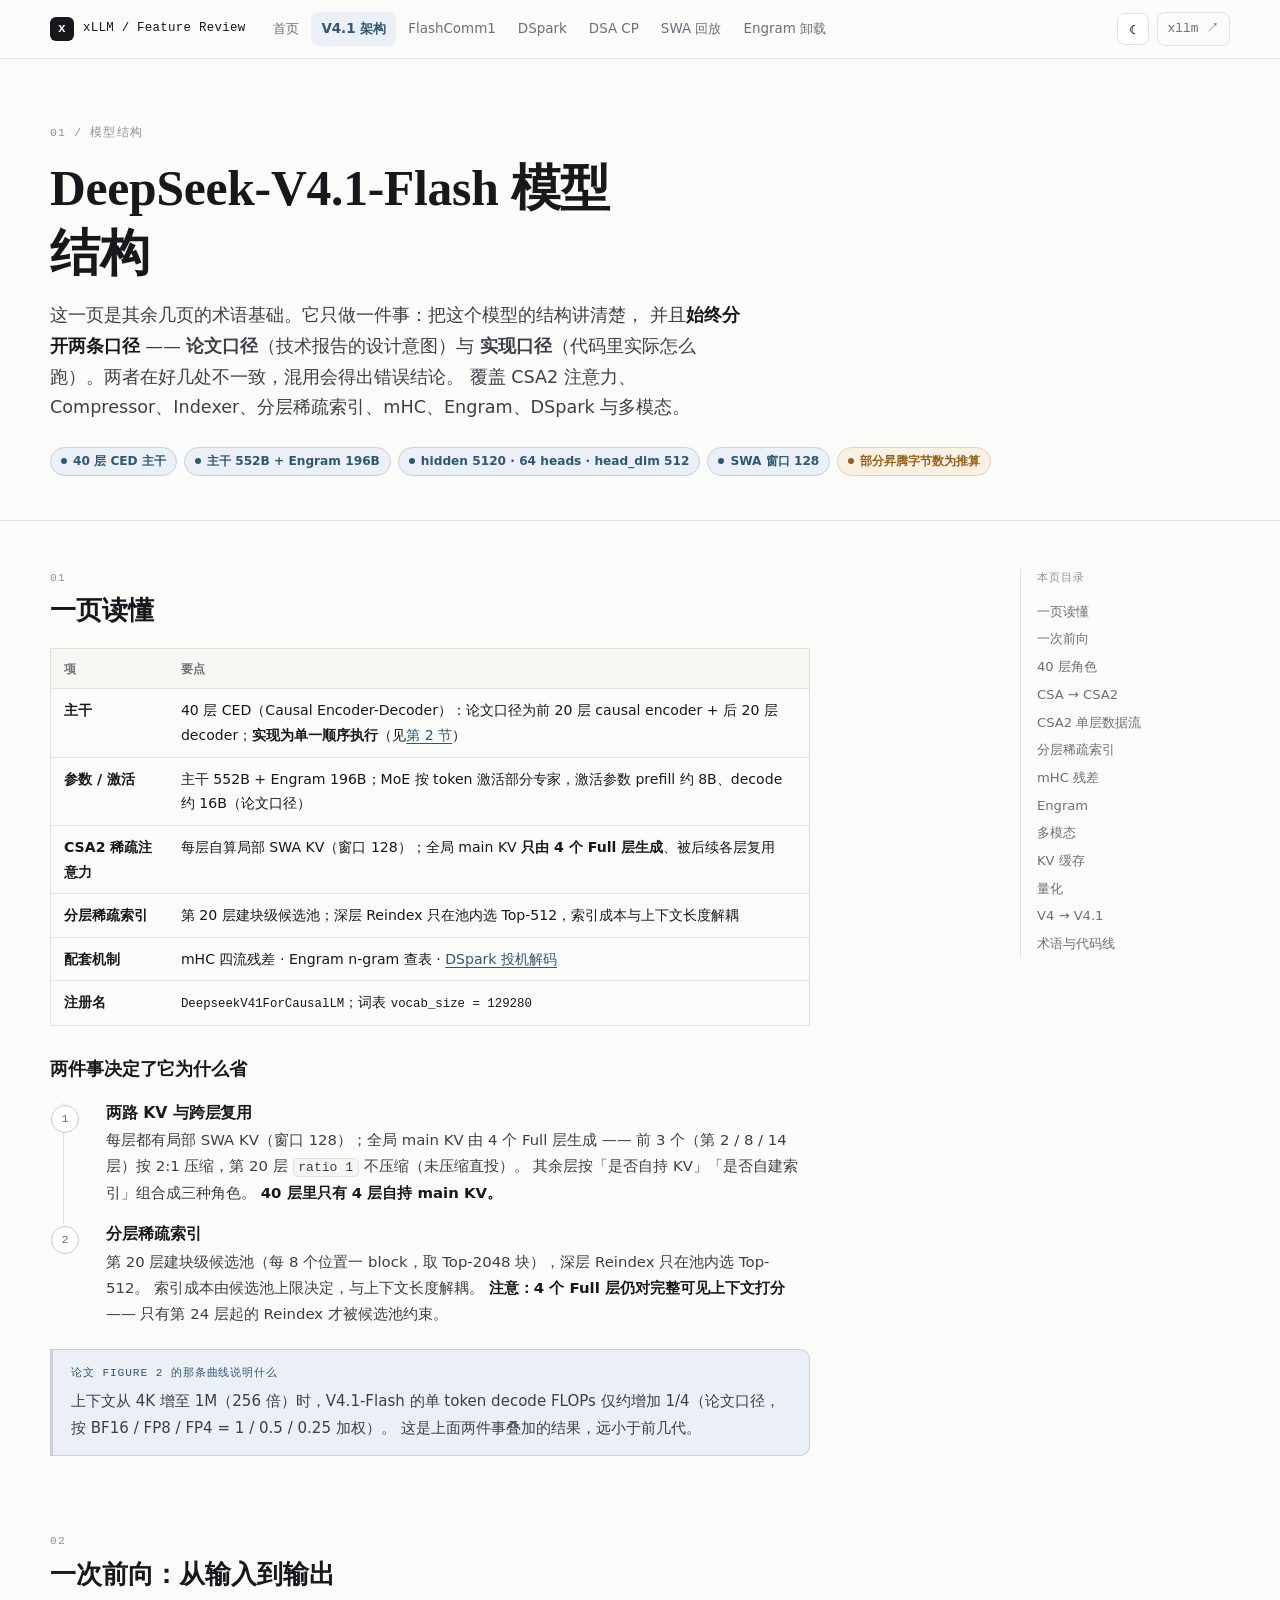
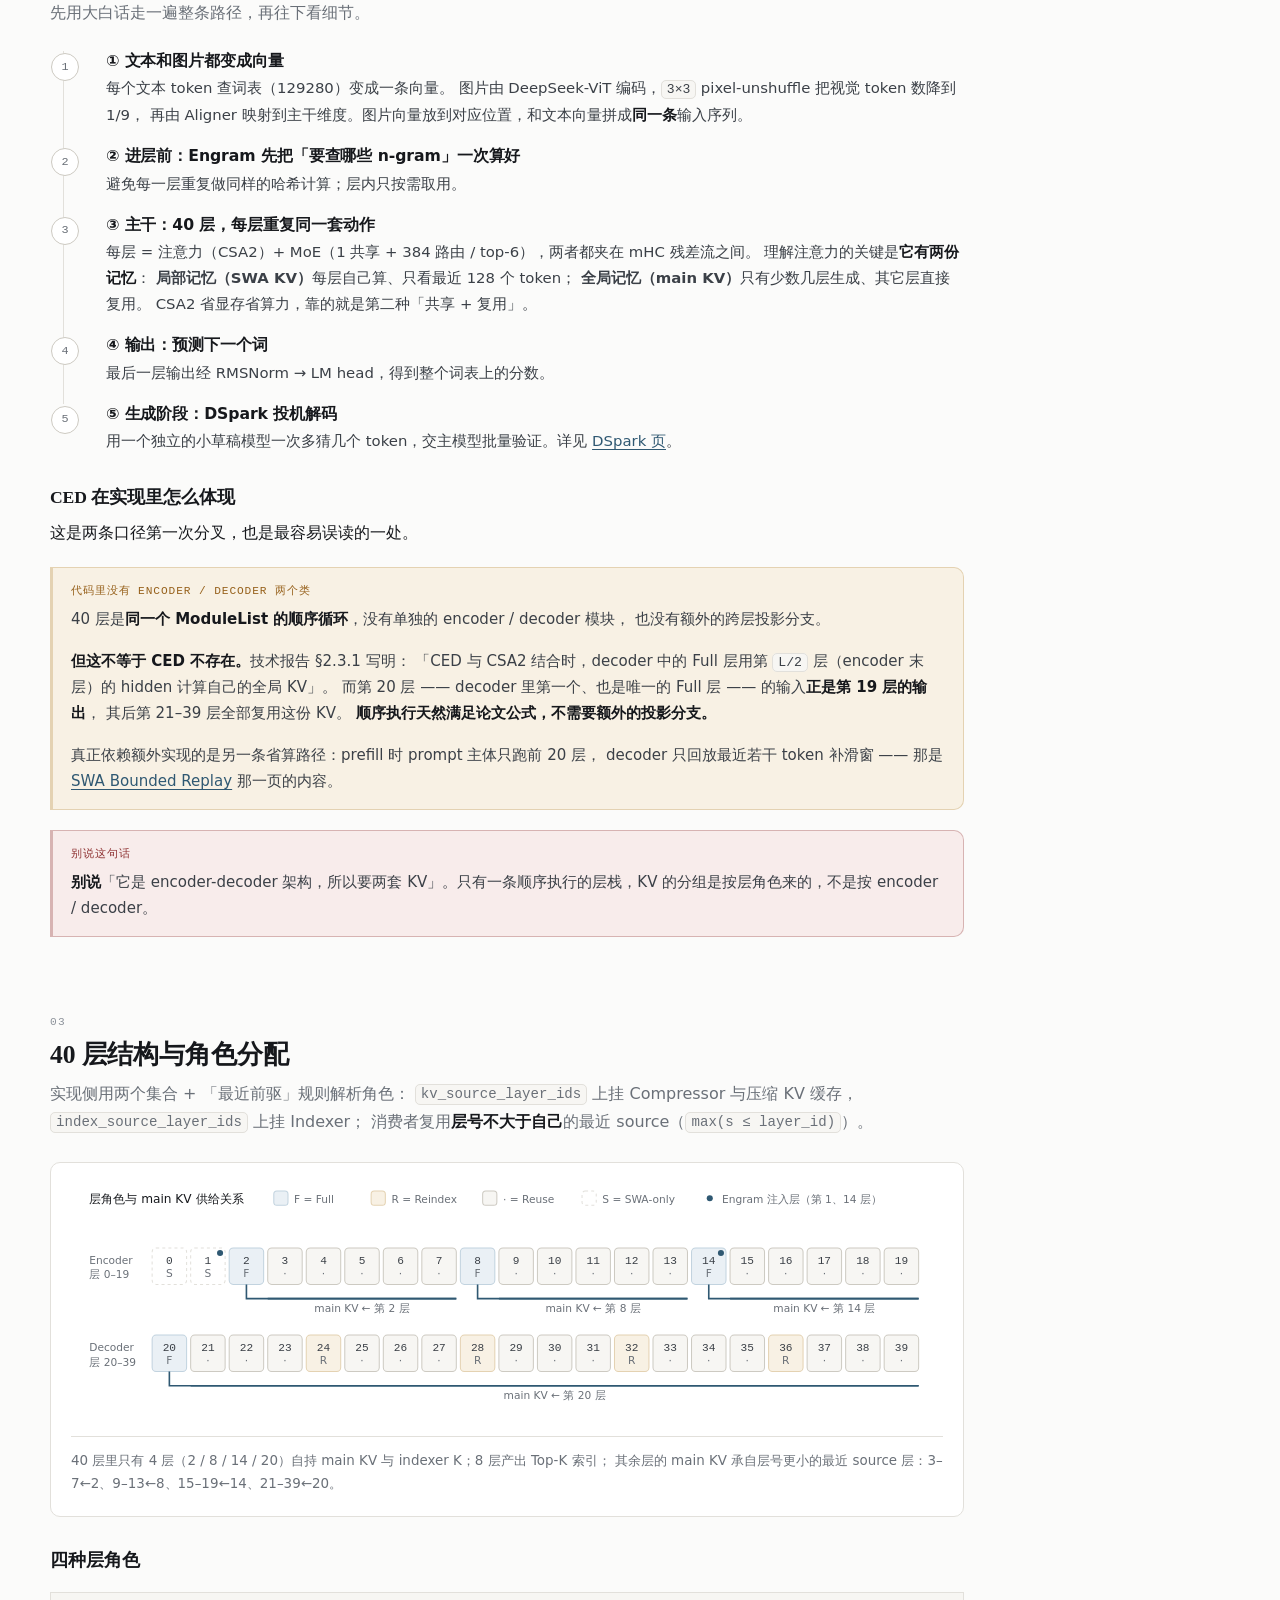
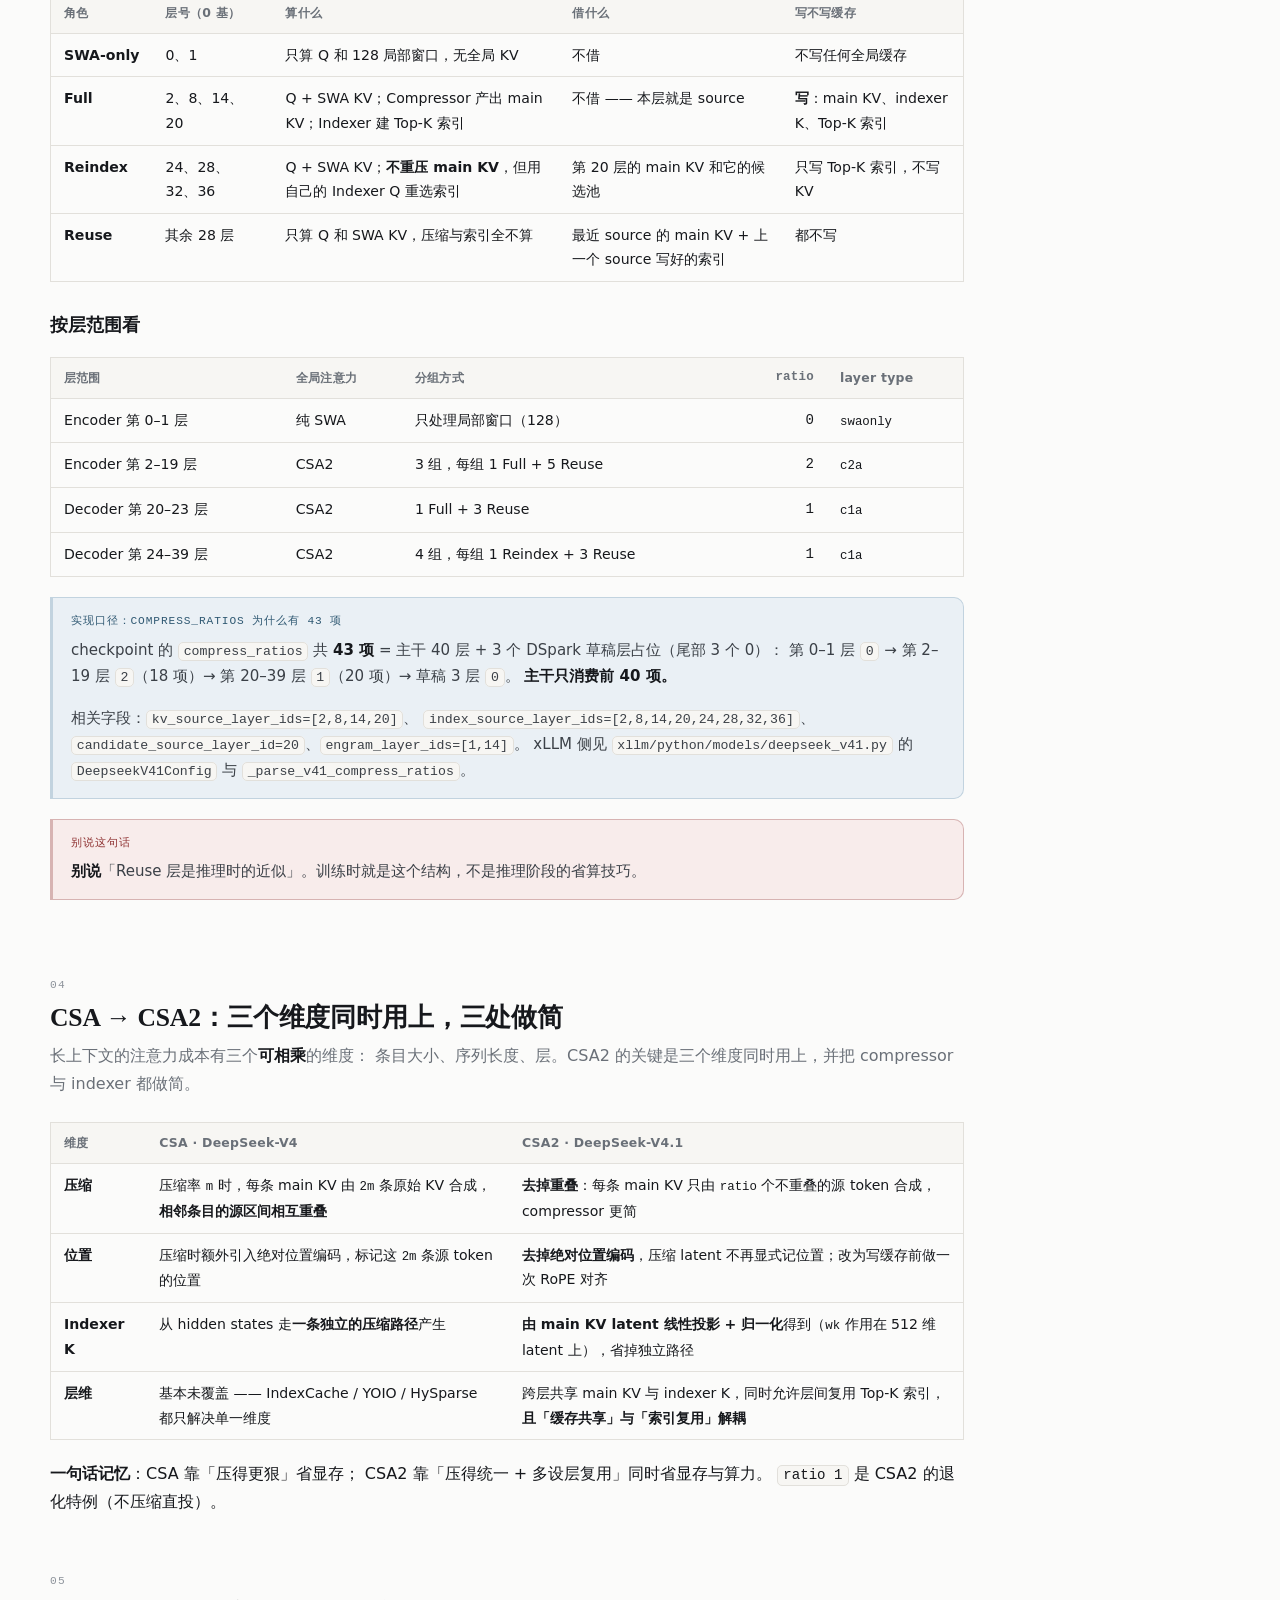
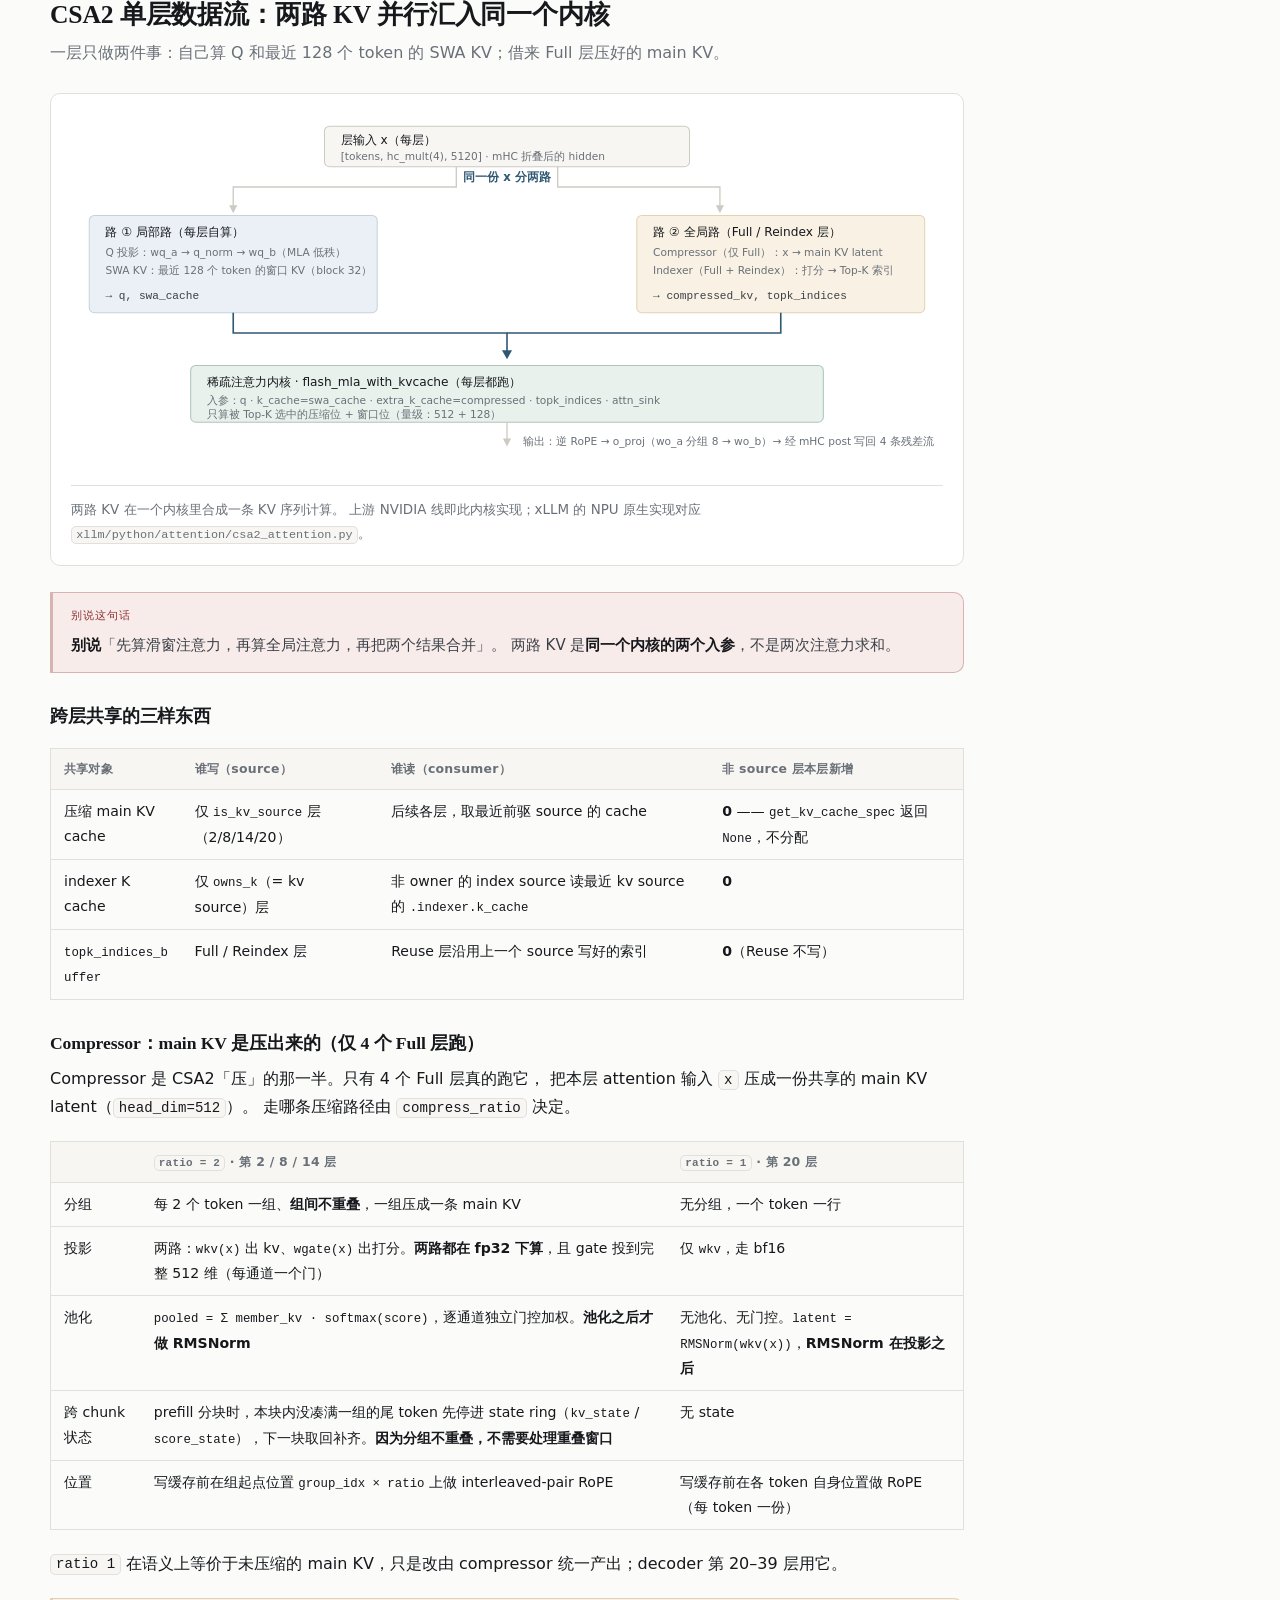
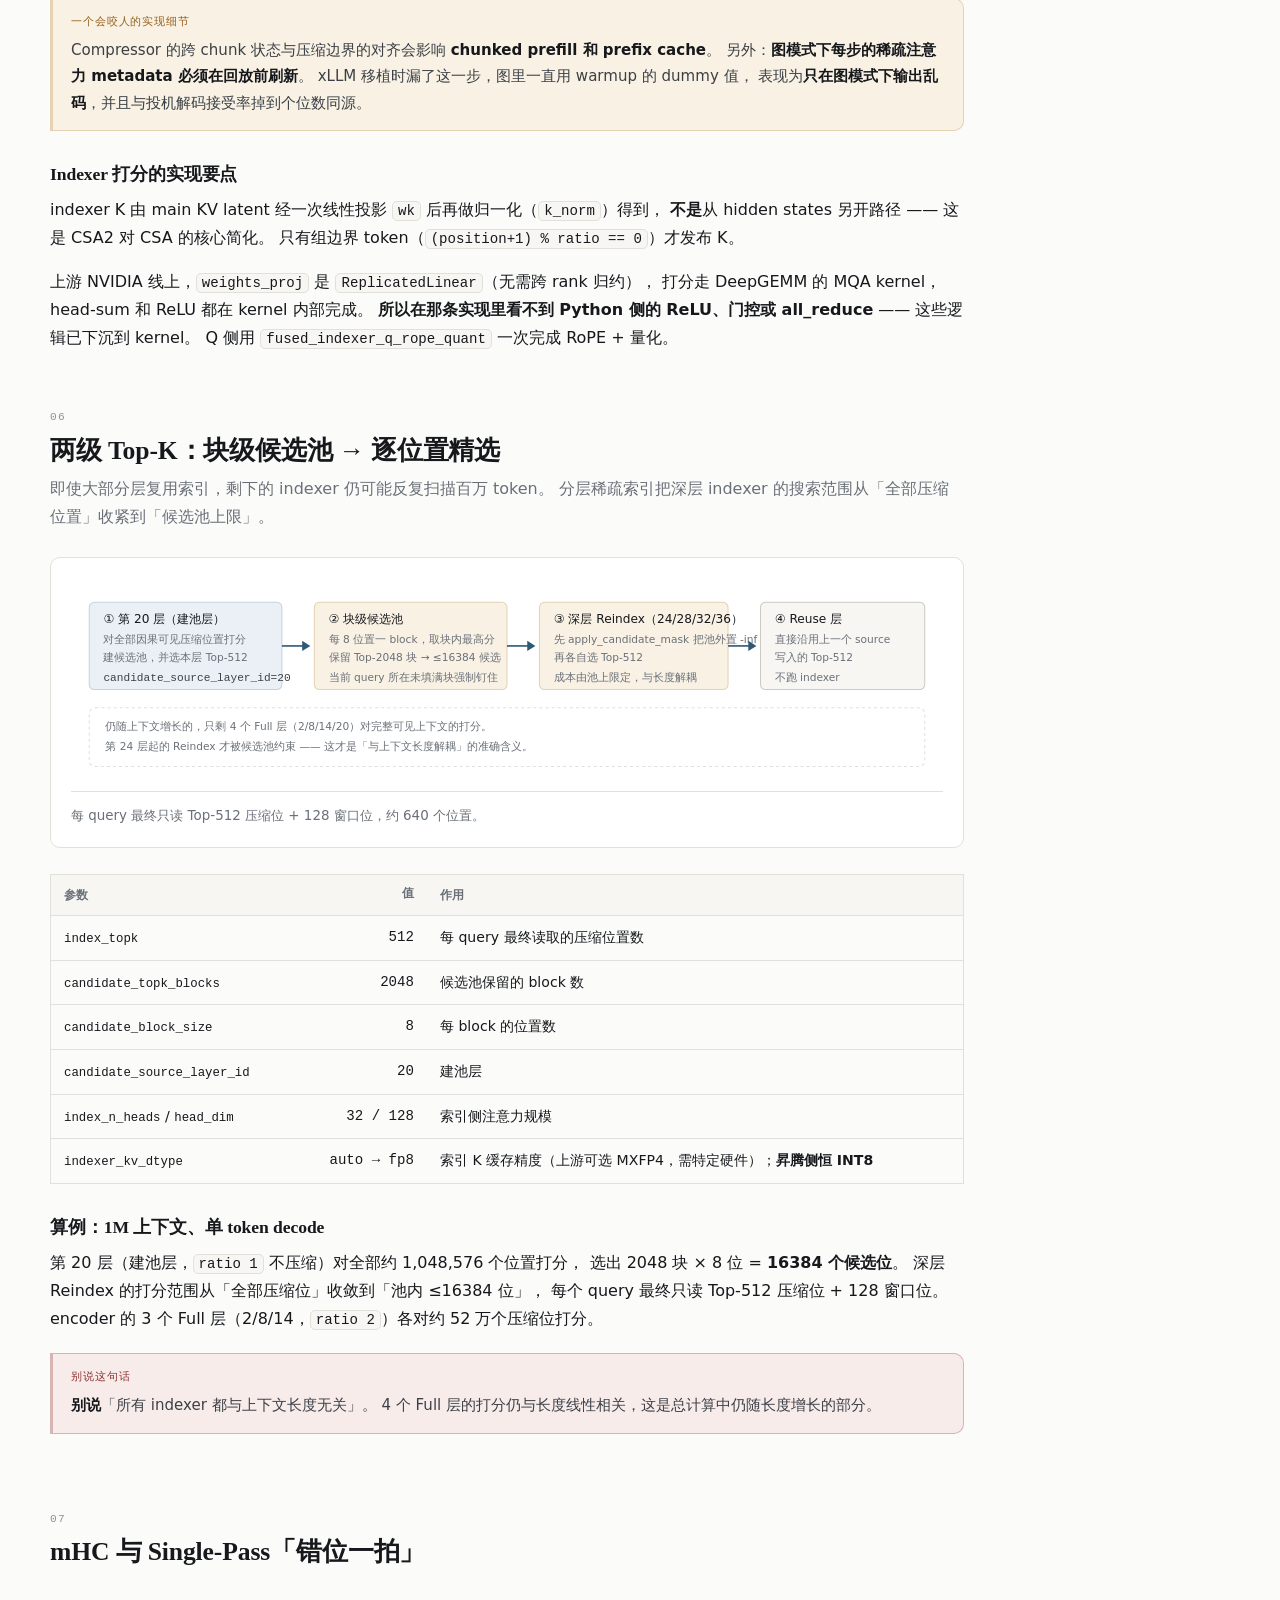
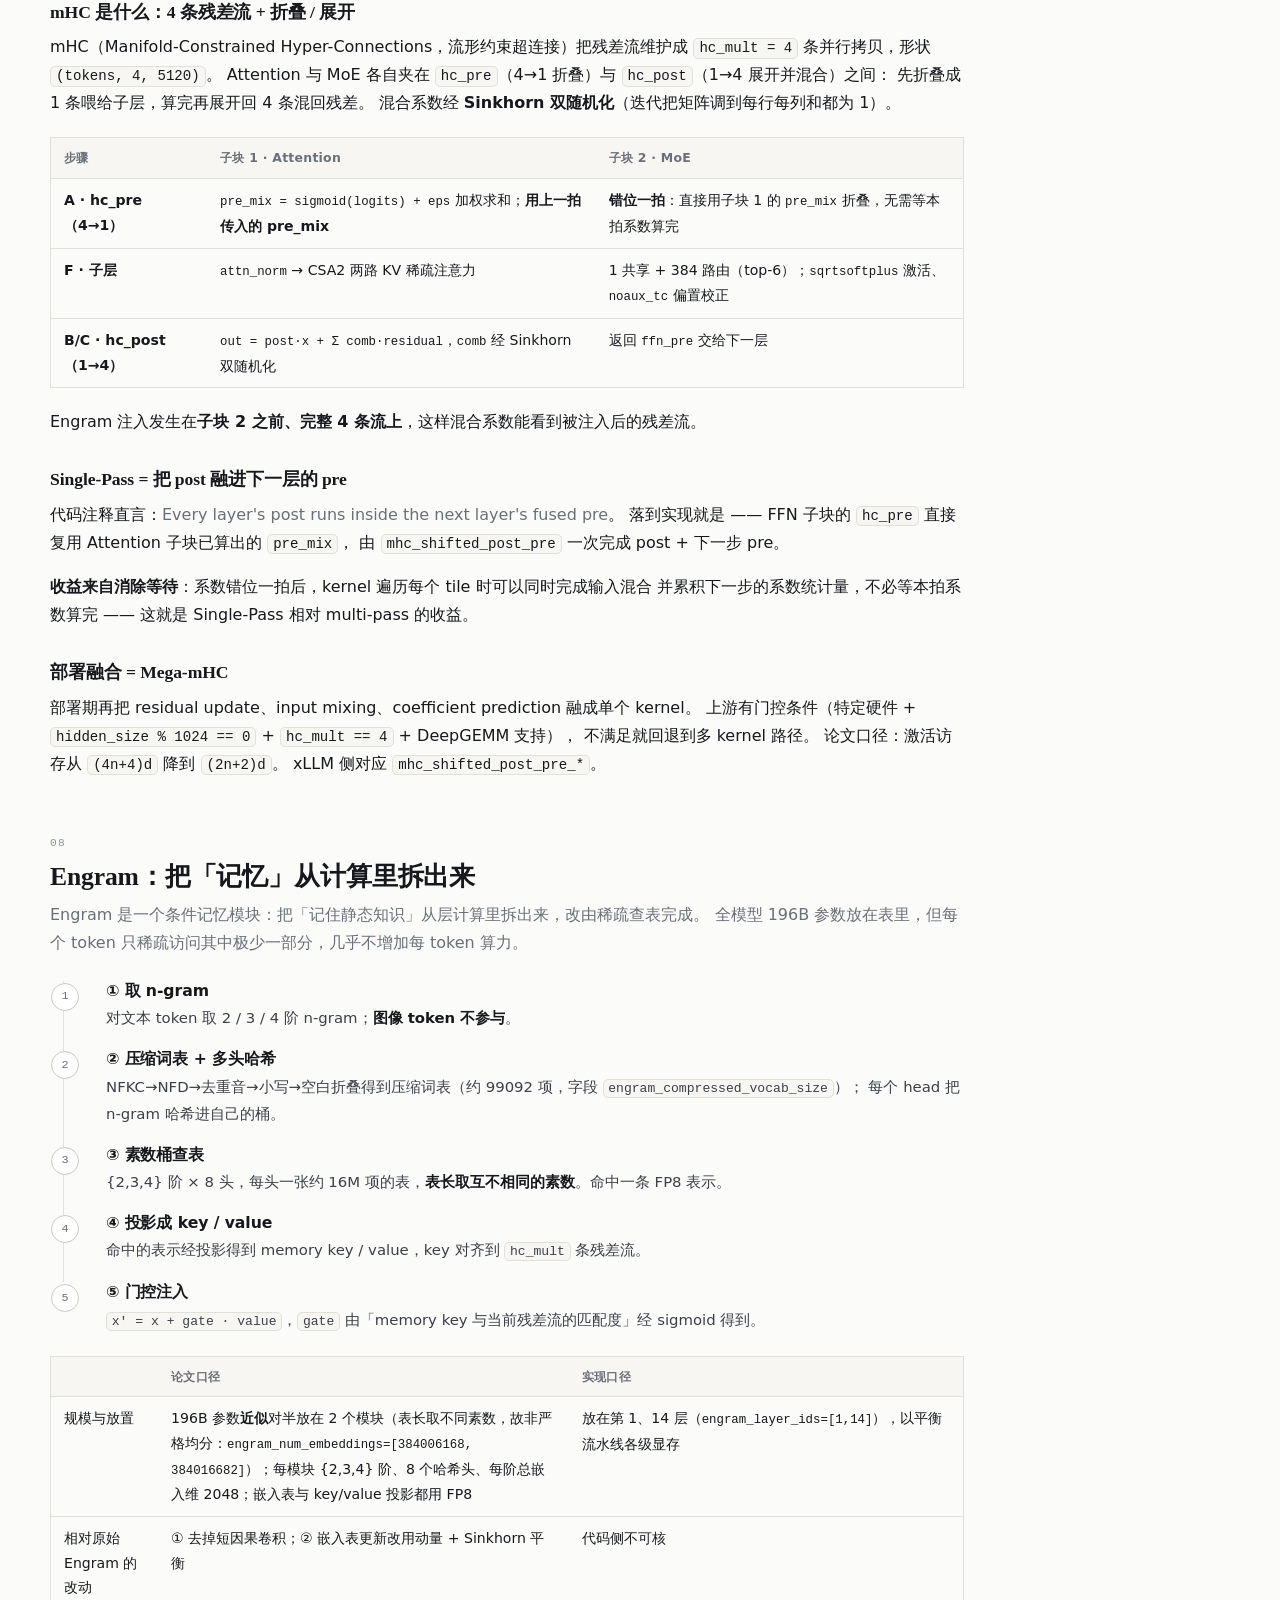
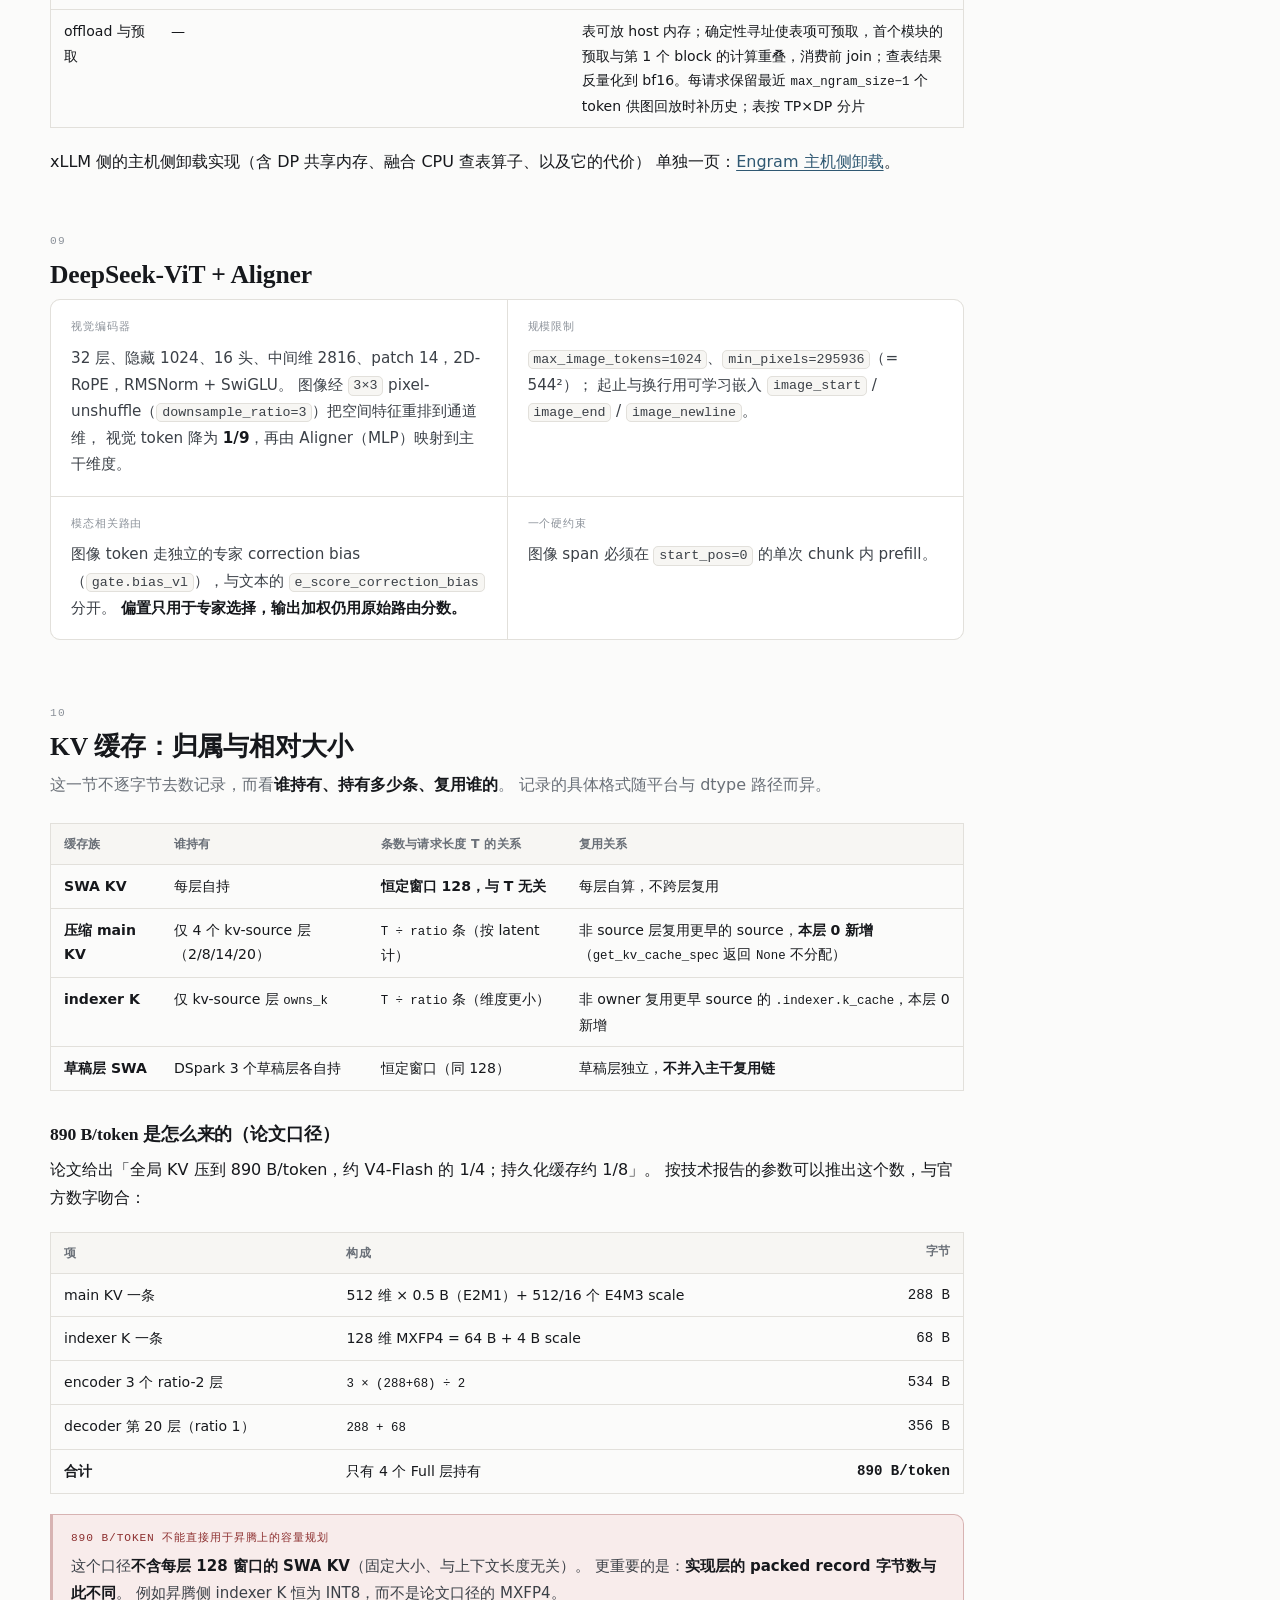
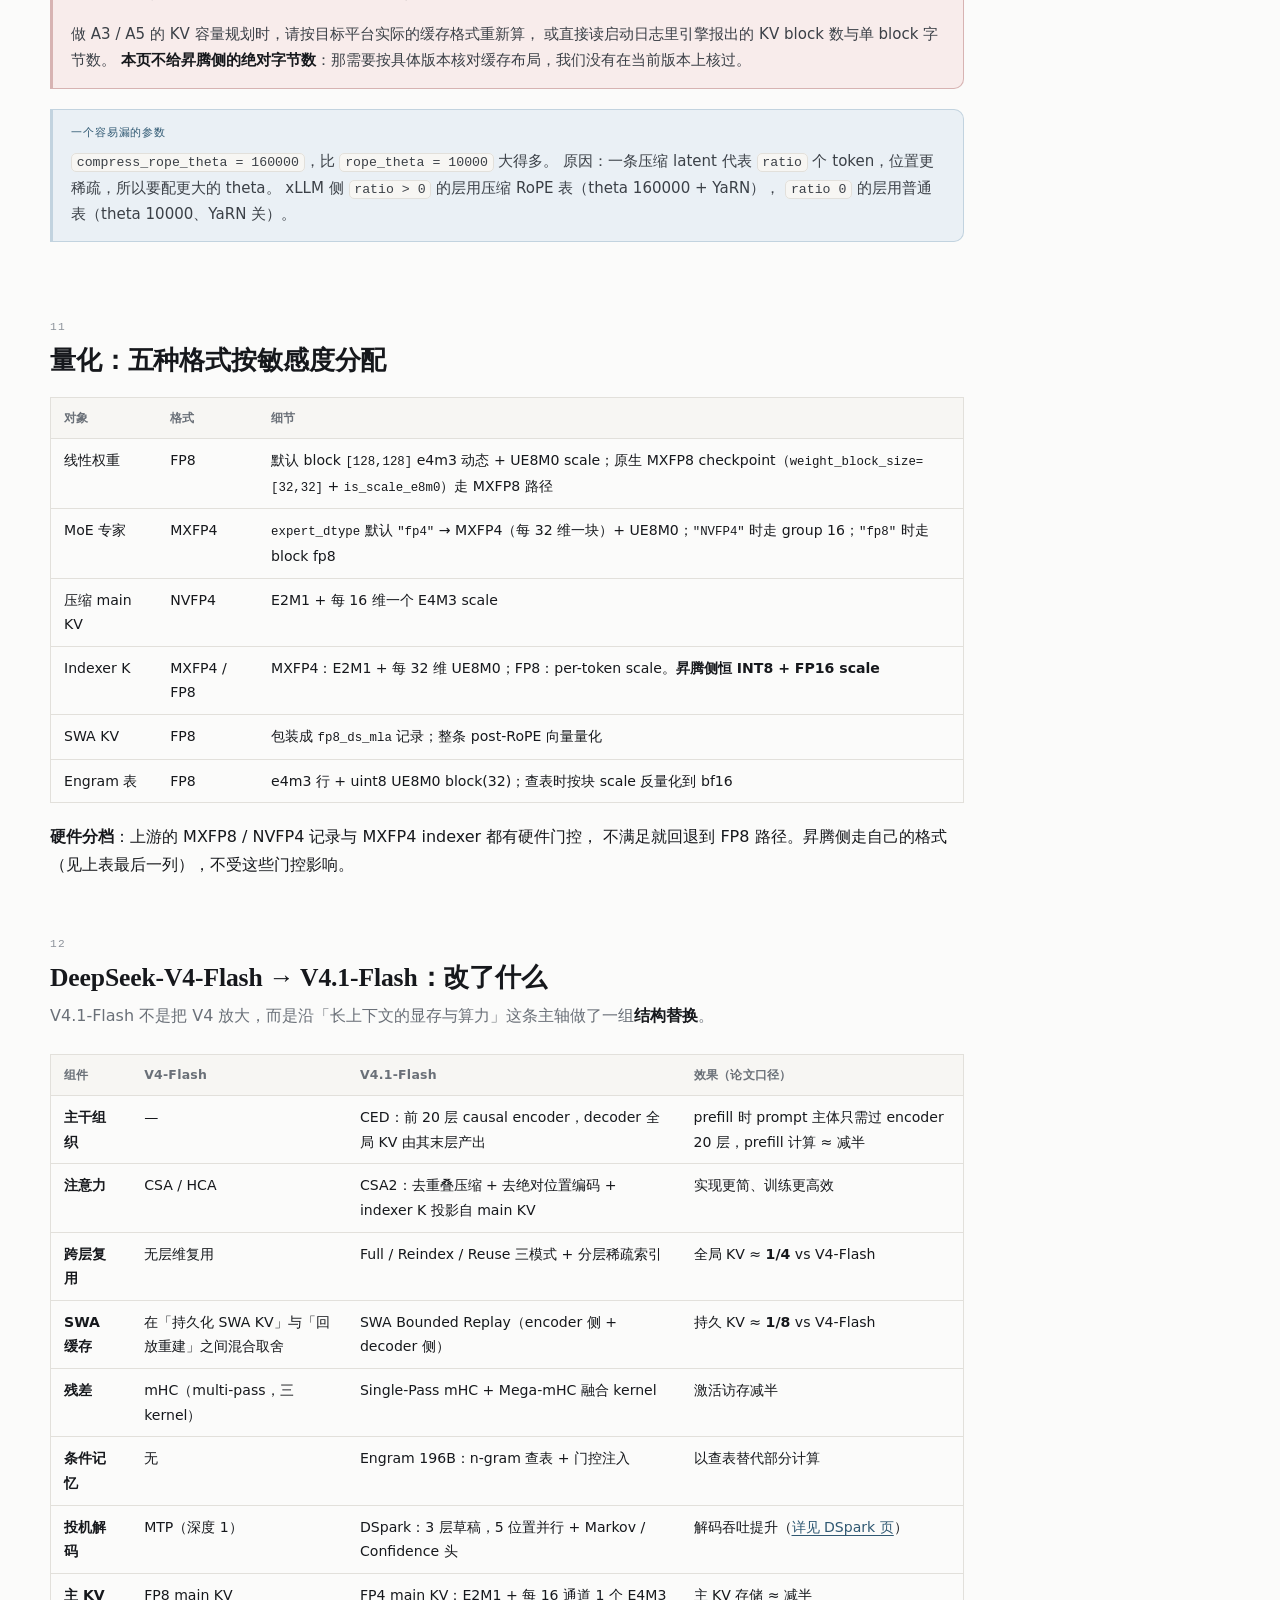
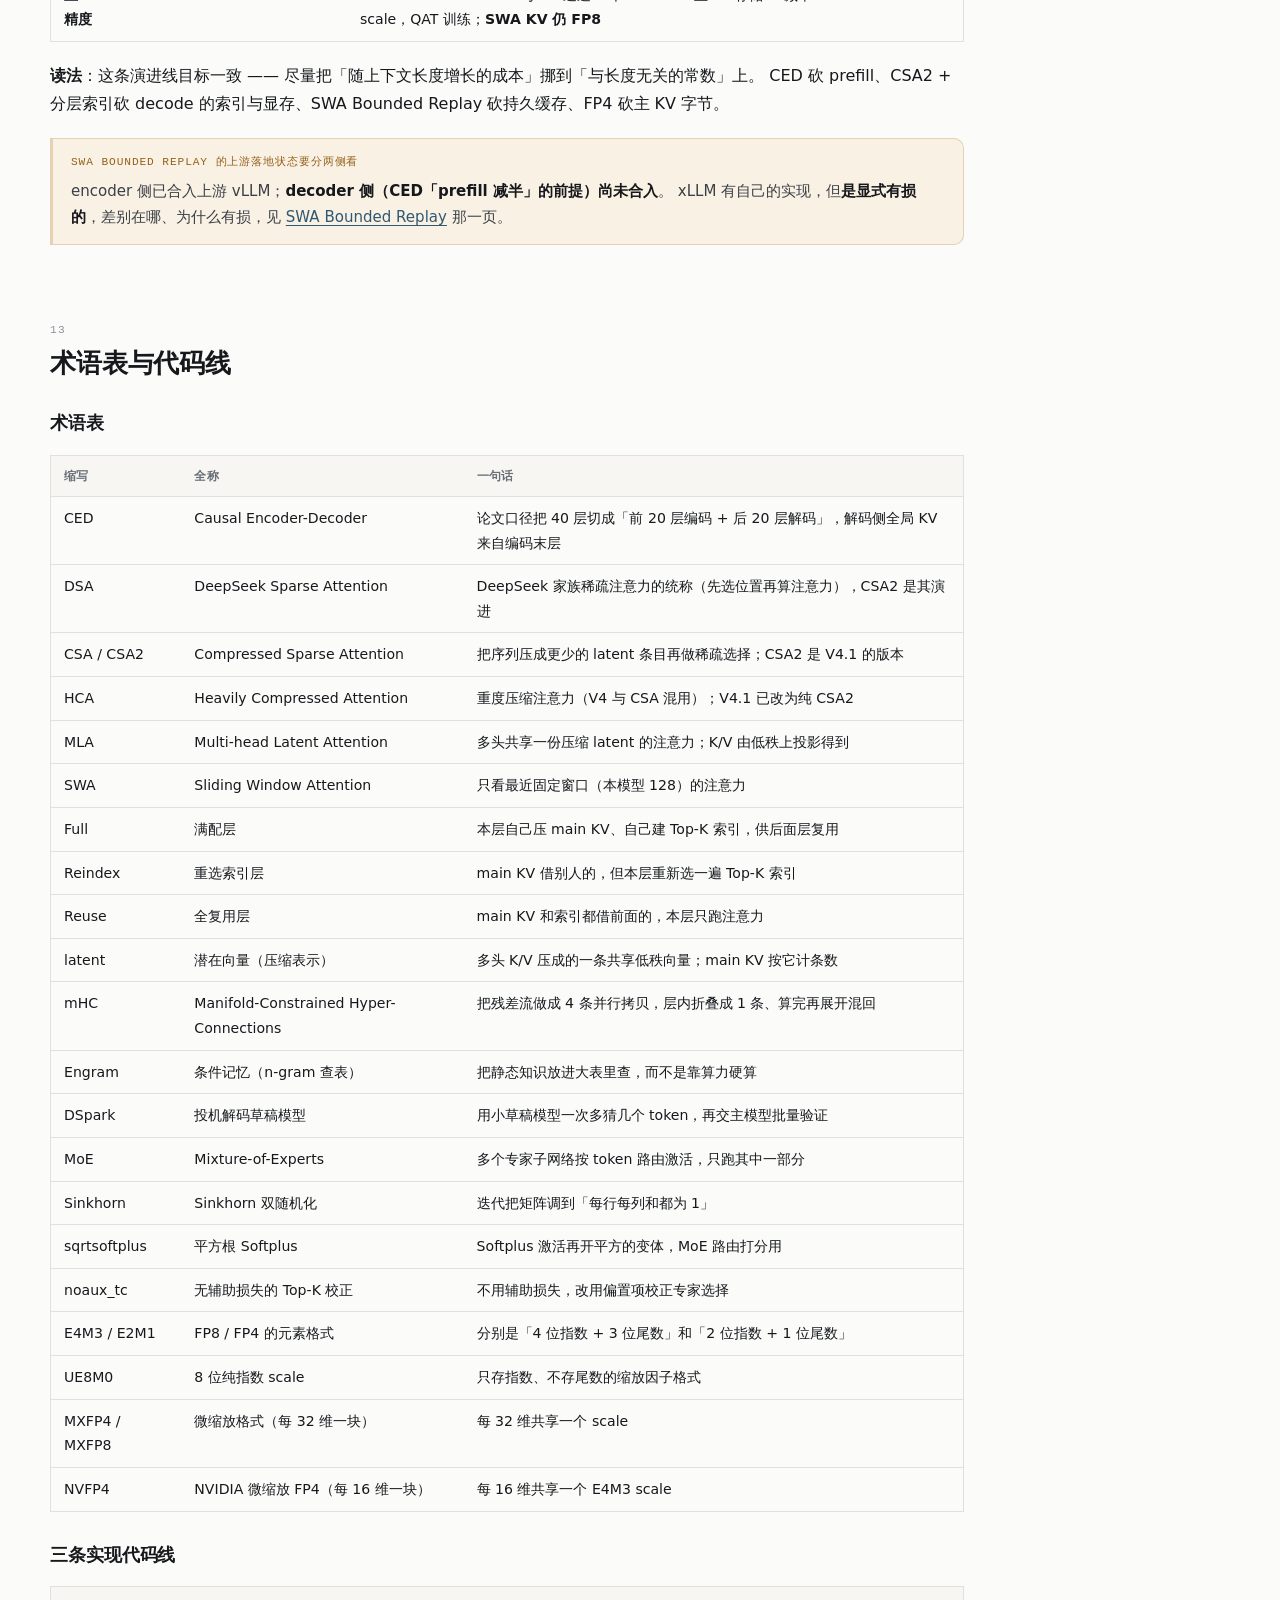
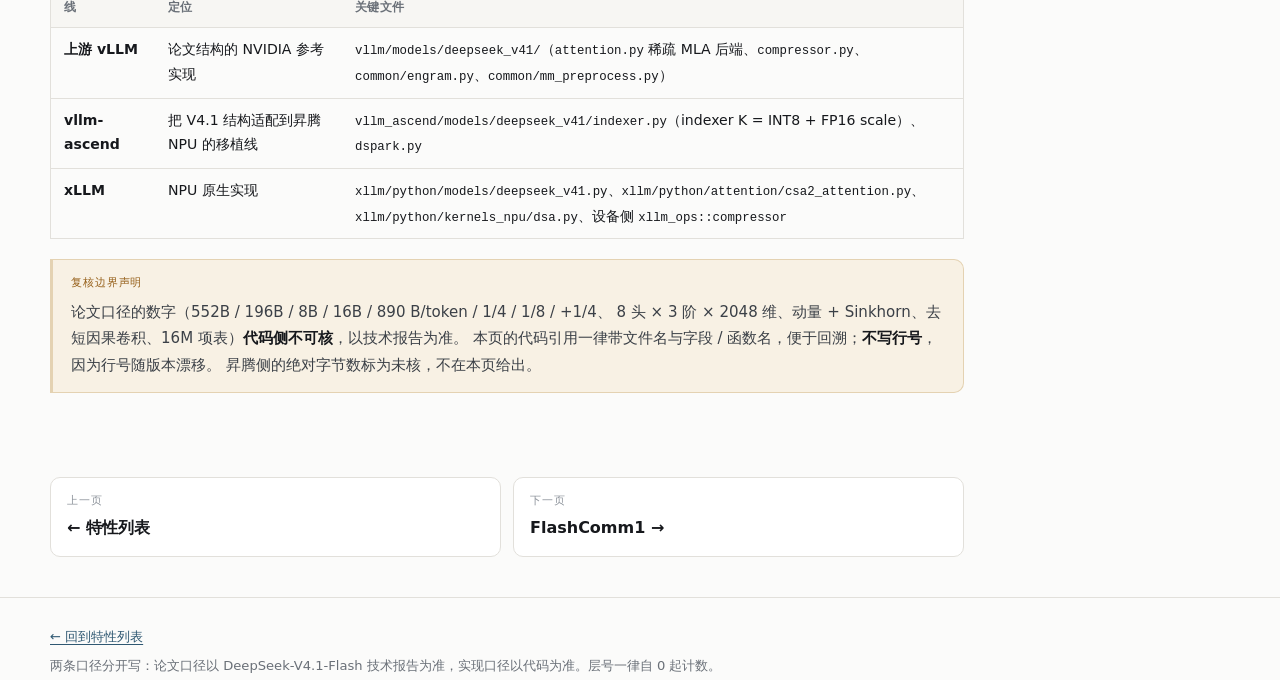
==== commit b1ce387d: "docs: rewrite arch / dspark / flashcomm pages arch 与 dspark 改以 000_DSV4.1/模型结构&知识分享 下的内部讲稿为准， 整页替换原先" ====
--- a/arch/index.html
+++ b/arch/index.html
@@ -6,7 +6,7 @@
     <title>DeepSeek-V4.1-Flash 模型结构｜xLLM 特性解读</title>
     <meta
       name="description"
-      content="DeepSeek-V4.1-Flash 模型结构：40 层 CED 主干、CSA2 跨层共享 KV、分层稀疏索引、Single-Pass mHC、Engram 查表、KV 缓存族与昇腾上的实际字节数。"
+      content="DeepSeek-V4.1-Flash 模型结构：40 层 CED 主干、CSA2 跨层共享 KV、分层稀疏索引、Single-Pass mHC、Engram 条件记忆、DSpark、ViT，以及 KV 缓存归属、量化分配与 V4 到 V4.1 的结构差异。两条口径分开写：论文口径与实现口径。"
     />
     <meta name="color-scheme" content="light dark" />
     <link rel="stylesheet" href="../assets/site.css" />
@@ -21,7 +21,7 @@
         <nav class="topnav" aria-label="特性导航">
           <a href="../">首页</a>
           <a href="../arch/" aria-current="page">V4.1 架构</a>
-          <a href="../flashcomm/">FlashComm</a>
+          <a href="../flashcomm/">FlashComm1</a>
           <a href="../dspark/">DSpark</a>
           <a href="../dsa-cp/">DSA CP</a>
           <a href="../swa-replay/">SWA 回放</a>
@@ -37,567 +37,1104 @@
     <main id="main">
       <section class="hero">
         <div class="shell">
-          <p class="eyebrow">00 / 模型架构 · 基础读物</p>
-          <h1>DeepSeek-V4.1-Flash 的 40 层，是怎么把长上下文成本压成常数的</h1>
+          <p class="eyebrow">01 / 模型结构</p>
+          <h1>DeepSeek-V4.1-Flash 模型结构</h1>
           <p class="hero-lede">
-            这一页讲清三件事：这个模型的层栈长什么样、它的「记忆」分成哪几份、每份在昇腾上占多少字节。
-            读完你应该能回答：为什么 40 层里只有 4 层持有全局 KV，为什么 decode 的计算量从 4K 到 1M 只涨约四分之一，
-            以及推理框架必须为它做哪些改动。
+            这一页是其余几页的术语基础。它只做一件事：把这个模型的结构讲清楚，
+            并且<strong>始终分开两条口径</strong> —— <b>论文口径</b>（技术报告的设计意图）与
+            <b>实现口径</b>（代码里实际怎么跑）。两者在好几处不一致，混用会得出错误结论。
+            覆盖 CSA2 注意力、Compressor、Indexer、分层稀疏索引、mHC、Engram、DSpark 与多模态。
           </p>
           <ul class="chips">
-            <li class="chip chip-good">官方 reference 与 vLLM 实现已核对</li>
-            <li class="chip chip-warn">昇腾字节数为推算，未在机器上实测</li>
+            <li class="chip chip-info">40 层 CED 主干</li>
+            <li class="chip chip-info">主干 552B + Engram 196B</li>
+            <li class="chip chip-info">hidden 5120 · 64 heads · head_dim 512</li>
+            <li class="chip chip-info">SWA 窗口 128</li>
+            <li class="chip chip-warn">部分昇腾字节数为推算</li>
           </ul>
         </div>
       </section>
 
       <div class="shell doc">
         <div class="doc-main">
-          <section class="section" id="overview">
+          <section class="section" id="tldr">
             <span class="section-number">01</span>
             <h2>一页读懂</h2>
-            <p class="section-note">先给结论，细节在后面各节。</p>
-
-            <div class="facts">
-              <div><b>552B + 196B</b><span>主干参数 + Engram 查表参数</span></div>
-              <div><b>~8B / ~16B</b><span>每 token 激活：prefill / decode</span></div>
-              <div><b>1M</b><span>支持的上下文长度，原生图文输入</span></div>
-            </div>
-
-            <p>
-              V4.1-Flash 是一个 MoE 模型。主干 40 层，论文把这个组织方式叫 <strong>Causal Encoder-Decoder（CED）</strong>：
-              前 20 层称 encoder，后 20 层称 decoder。但它不是 T5 那种 encoder-decoder，它仍然是从左到右生成的 decoder-only 模型，
-              代码里就是 40 层顺序执行。叫 CED 的原因见 <a href="#ced">第 3 节</a>。
-            </p>
-            <p>
-              最核心的改动在注意力，叫 <strong>CSA2</strong>。一句话：<strong>每层都自己算最近 128 个 token 的滑窗 KV；
-              但全局的 KV，40 层里只有 4 层生成，其他层直接复用。</strong>
-            </p>
-            <p>
-              官方给的效果是：上下文从 4K 增长到 1M（256 倍），单 token decode 的计算量只增长约四分之一；
-              全局 KV 每 token 890 字节，约为 V4-Flash 的四分之一。
-            </p>
-
-            <div class="callout callout-info">
-              <span class="callout-label">贯穿全文的一个目标</span>
-              把随上下文长度增长的成本，尽量变成和长度无关的常数。CED 砍 prefill 的层数，CSA2 加分层索引砍 decode 的显存和索引计算，
-              FP4 砍 main KV 的字节数。
-            </div>
-
-            <div class="callout callout-bad">
-              <span class="callout-label">常见误解</span>
-              不要说「它是 encoder-decoder 架构，所以要两套 KV」。它只有一条顺序执行的层栈，没有独立的 encoder/decoder 两个模块。
-            </div>
-          </section>
-
-          <section class="section" id="forward">
-            <span class="section-number">02</span>
-            <h2>一次前向走什么路径</h2>
-            <p class="section-note">从输入到 logits，先把顺序对齐，后面才好定位每个特性落在哪一段。</p>
-
-            <ol class="steps">
+
+            <div class="table-wrap">
+              <table>
+                <thead><tr><th>项</th><th>要点</th></tr></thead>
+                <tbody>
+                  <tr>
+                    <td><b>主干</b></td>
+                    <td>40 层 CED（Causal Encoder-Decoder）：论文口径为前 20 层 causal encoder + 后 20 层 decoder；<strong>实现为单一顺序执行</strong>（见<a href="#ced">第 2 节</a>）</td>
+                  </tr>
+                  <tr>
+                    <td><b>参数 / 激活</b></td>
+                    <td>主干 552B + Engram 196B；MoE 按 token 激活部分专家，激活参数 prefill 约 8B、decode 约 16B（论文口径）</td>
+                  </tr>
+                  <tr>
+                    <td><b>CSA2 稀疏注意力</b></td>
+                    <td>每层自算局部 SWA KV（窗口 128）；全局 main KV <strong>只由 4 个 Full 层生成</strong>、被后续各层复用</td>
+                  </tr>
+                  <tr>
+                    <td><b>分层稀疏索引</b></td>
+                    <td>第 20 层建块级候选池；深层 Reindex 只在池内选 Top-512，索引成本与上下文长度解耦</td>
+                  </tr>
+                  <tr>
+                    <td><b>配套机制</b></td>
+                    <td>mHC 四流残差 · Engram n-gram 查表 · <a href="../dspark/">DSpark 投机解码</a></td>
+                  </tr>
+                  <tr>
+                    <td><b>注册名</b></td>
+                    <td><code>DeepseekV41ForCausalLM</code>；词表 <code>vocab_size = 129280</code></td>
+                  </tr>
+                </tbody>
+              </table>
+            </div>
+
+            <h3>两件事决定了它为什么省</h3>
+            <ul class="steps">
               <li>
-                <h4>输入变向量</h4>
+                <h4>两路 KV 与跨层复用</h4>
                 <p>
-                  文本 token 查词表（词表 129280）。图片经 DeepSeek-ViT 编码，再用 3×3 pixel-unshuffle 把视觉 token 数降到九分之一，
-                  拼进同一条序列。
+                  每层都有局部 SWA KV（窗口 128）；全局 main KV 由 4 个 Full 层生成 ——
+                  前 3 个（第 2 / 8 / 14 层）按 2:1 压缩，第 20 层 <code>ratio 1</code> 不压缩（未压缩直投）。
+                  其余层按「是否自持 KV」「是否自建索引」组合成三种角色。
+                  <strong>40 层里只有 4 层自持 main KV。</strong>
                 </p>
               </li>
               <li>
-                <h4>Engram 先算哈希</h4>
-                <p>进层之前，把这条序列要查的 n-gram 哈希一次算好，后面层里只取用。见 <a href="../engram-offload/">Engram 卸载</a>。</p>
+                <h4>分层稀疏索引</h4>
+                <p>
+                  第 20 层建块级候选池（每 8 个位置一 block，取 Top-2048 块），深层 Reindex 只在池内选 Top-512。
+                  索引成本由候选池上限决定，与上下文长度解耦。
+                  <strong>注意：4 个 Full 层仍对完整可见上下文打分</strong> ——
+                  只有第 24 层起的 Reindex 才被候选池约束。
+                </p>
               </li>
+            </ul>
+
+            <div class="callout callout-info">
+              <span class="callout-label">论文 Figure 2 的那条曲线说明什么</span>
+              上下文从 4K 增至 1M（256 倍）时，V4.1-Flash 的单 token decode FLOPs 仅约增加 1/4（论文口径，
+              按 BF16 / FP8 / FP4 = 1 / 0.5 / 0.25 加权）。
+              这是上面两件事叠加的结果，远小于前几代。
+            </div>
+          </section>
+
+          <section class="section wide" id="forward">
+            <span class="section-number">02</span>
+            <h2>一次前向：从输入到输出</h2>
+            <p class="section-note">先用大白话走一遍整条路径，再往下看细节。</p>
+
+            <ul class="steps">
               <li>
-                <h4>过 40 层</h4>
-                <p>每层固定两个子块：注意力和 MoE，都夹在 mHC 的残差流之间。</p>
-              </li>
-              <li>
-                <h4>出 logits</h4>
-                <p>最后过 RMSNorm 和 LM head。生成阶段可以挂 <a href="../dspark/">DSpark</a> 做推测解码。</p>
-              </li>
-            </ol>
-
-            <div class="callout">
-              <span class="callout-label">记住一件事</span>
-              注意力有<strong>两份记忆</strong>。一份是<strong>局部 SWA KV</strong>，每层自己算，只保留最近 128 个 token；
-              另一份是<strong>全局 main KV</strong>，只有少数层生成，其他层复用。后面所有内容都在讲第二份记忆怎么生成、怎么复用、怎么检索。
-            </div>
-          </section>
-
-          <section class="section wide" id="layers">
-            <span class="section-number">03</span>
-            <h2>40 层的四种角色</h2>
-            <p class="section-note">全片最重要的一页。层按「全局 KV 怎么来」分四类。</p>
-
-            <figure>
-              <svg viewBox="0 0 880 240" role="img" aria-label="DeepSeek-V4.1-Flash 40 层的角色分布：第 0、1 层纯 SWA；第 2、8、14、20 层为 Full；第 24、28、32、36 层为 Reindex；其余为 Reuse" class="dg">
-                <text class="dg-t" x="8" y="22">按「全局 KV 怎么来」给 40 层上色</text>
-                <g>
-                  <rect class="dg-box-dim" x="330" y="10" width="14" height="14" rx="3" /><text class="dg-t-sm" x="350" y="22">SWA-only</text>
-                  <rect class="dg-box-accent" x="420" y="10" width="14" height="14" rx="3" /><text class="dg-t-sm" x="440" y="22">Full</text>
-                  <rect class="dg-box-amber" x="480" y="10" width="14" height="14" rx="3" /><text class="dg-t-sm" x="500" y="22">Reindex</text>
-                  <rect class="dg-box" x="560" y="10" width="14" height="14" rx="3" /><text class="dg-t-sm" x="580" y="22">Reuse</text>
-                </g>
-    <text class="dg-t-sm" x="8" y="86">encoder</text>
-    <rect class="dg-box-dim" x="46" y="66" width="38" height="30" rx="4" /><text class="dg-t-sm" x="65" y="86" text-anchor="middle">0</text>
-    <rect class="dg-box-dim" x="88" y="66" width="38" height="30" rx="4" /><text class="dg-t-sm" x="107" y="86" text-anchor="middle">1</text>
-    <rect class="dg-box-accent" x="130" y="66" width="38" height="30" rx="4" /><text class="dg-t-key" x="149" y="86" text-anchor="middle">2</text>
-    <rect class="dg-box" x="172" y="66" width="38" height="30" rx="4" /><text class="dg-t-mono" x="191" y="86" text-anchor="middle">3</text>
-    <rect class="dg-box" x="214" y="66" width="38" height="30" rx="4" /><text class="dg-t-mono" x="233" y="86" text-anchor="middle">4</text>
-    <rect class="dg-box" x="256" y="66" width="38" height="30" rx="4" /><text class="dg-t-mono" x="275" y="86" text-anchor="middle">5</text>
-    <rect class="dg-box" x="298" y="66" width="38" height="30" rx="4" /><text class="dg-t-mono" x="317" y="86" text-anchor="middle">6</text>
-    <rect class="dg-box" x="340" y="66" width="38" height="30" rx="4" /><text class="dg-t-mono" x="359" y="86" text-anchor="middle">7</text>
-    <rect class="dg-box-accent" x="382" y="66" width="38" height="30" rx="4" /><text class="dg-t-key" x="401" y="86" text-anchor="middle">8</text>
-    <rect class="dg-box" x="424" y="66" width="38" height="30" rx="4" /><text class="dg-t-mono" x="443" y="86" text-anchor="middle">9</text>
-    <rect class="dg-box" x="466" y="66" width="38" height="30" rx="4" /><text class="dg-t-mono" x="485" y="86" text-anchor="middle">10</text>
-    <rect class="dg-box" x="508" y="66" width="38" height="30" rx="4" /><text class="dg-t-mono" x="527" y="86" text-anchor="middle">11</text>
-    <rect class="dg-box" x="550" y="66" width="38" height="30" rx="4" /><text class="dg-t-mono" x="569" y="86" text-anchor="middle">12</text>
-    <rect class="dg-box" x="592" y="66" width="38" height="30" rx="4" /><text class="dg-t-mono" x="611" y="86" text-anchor="middle">13</text>
-    <rect class="dg-box-accent" x="634" y="66" width="38" height="30" rx="4" /><text class="dg-t-key" x="653" y="86" text-anchor="middle">14</text>
-    <rect class="dg-box" x="676" y="66" width="38" height="30" rx="4" /><text class="dg-t-mono" x="695" y="86" text-anchor="middle">15</text>
-    <rect class="dg-box" x="718" y="66" width="38" height="30" rx="4" /><text class="dg-t-mono" x="737" y="86" text-anchor="middle">16</text>
-    <rect class="dg-box" x="760" y="66" width="38" height="30" rx="4" /><text class="dg-t-mono" x="779" y="86" text-anchor="middle">17</text>
-    <rect class="dg-box" x="802" y="66" width="38" height="30" rx="4" /><text class="dg-t-mono" x="821" y="86" text-anchor="middle">18</text>
-    <rect class="dg-box" x="844" y="66" width="38" height="30" rx="4" /><text class="dg-t-mono" x="863" y="86" text-anchor="middle">19</text>
-    <text class="dg-t-sm" x="8" y="190">decoder</text>
-    <rect class="dg-box-accent" x="46" y="170" width="38" height="30" rx="4" /><text class="dg-t-key" x="65" y="190" text-anchor="middle">20</text>
-    <rect class="dg-box" x="88" y="170" width="38" height="30" rx="4" /><text class="dg-t-mono" x="107" y="190" text-anchor="middle">21</text>
-    <rect class="dg-box" x="130" y="170" width="38" height="30" rx="4" /><text class="dg-t-mono" x="149" y="190" text-anchor="middle">22</text>
-    <rect class="dg-box" x="172" y="170" width="38" height="30" rx="4" /><text class="dg-t-mono" x="191" y="190" text-anchor="middle">23</text>
-    <rect class="dg-box-amber" x="214" y="170" width="38" height="30" rx="4" /><text class="dg-t-mono" x="233" y="190" text-anchor="middle">24</text>
-    <rect class="dg-box" x="256" y="170" width="38" height="30" rx="4" /><text class="dg-t-mono" x="275" y="190" text-anchor="middle">25</text>
-    <rect class="dg-box" x="298" y="170" width="38" height="30" rx="4" /><text class="dg-t-mono" x="317" y="190" text-anchor="middle">26</text>
-    <rect class="dg-box" x="340" y="170" width="38" height="30" rx="4" /><text class="dg-t-mono" x="359" y="190" text-anchor="middle">27</text>
-    <rect class="dg-box-amber" x="382" y="170" width="38" height="30" rx="4" /><text class="dg-t-mono" x="401" y="190" text-anchor="middle">28</text>
-    <rect class="dg-box" x="424" y="170" width="38" height="30" rx="4" /><text class="dg-t-mono" x="443" y="190" text-anchor="middle">29</text>
-    <rect class="dg-box" x="466" y="170" width="38" height="30" rx="4" /><text class="dg-t-mono" x="485" y="190" text-anchor="middle">30</text>
-    <rect class="dg-box" x="508" y="170" width="38" height="30" rx="4" /><text class="dg-t-mono" x="527" y="190" text-anchor="middle">31</text>
-    <rect class="dg-box-amber" x="550" y="170" width="38" height="30" rx="4" /><text class="dg-t-mono" x="569" y="190" text-anchor="middle">32</text>
-    <rect class="dg-box" x="592" y="170" width="38" height="30" rx="4" /><text class="dg-t-mono" x="611" y="190" text-anchor="middle">33</text>
-    <rect class="dg-box" x="634" y="170" width="38" height="30" rx="4" /><text class="dg-t-mono" x="653" y="190" text-anchor="middle">34</text>
-    <rect class="dg-box" x="676" y="170" width="38" height="30" rx="4" /><text class="dg-t-mono" x="695" y="190" text-anchor="middle">35</text>
-    <rect class="dg-box-amber" x="718" y="170" width="38" height="30" rx="4" /><text class="dg-t-mono" x="737" y="190" text-anchor="middle">36</text>
-    <rect class="dg-box" x="760" y="170" width="38" height="30" rx="4" /><text class="dg-t-mono" x="779" y="190" text-anchor="middle">37</text>
-    <rect class="dg-box" x="802" y="170" width="38" height="30" rx="4" /><text class="dg-t-mono" x="821" y="190" text-anchor="middle">38</text>
-    <rect class="dg-box" x="844" y="170" width="38" height="30" rx="4" /><text class="dg-t-mono" x="863" y="190" text-anchor="middle">39</text>
-    <path class="dg-line" d="M46 100 v6 h80 v-6" />
-    <text class="dg-t-sm" x="86" y="120" text-anchor="middle">纯 SWA</text>
-    <path class="dg-line" d="M130 100 v6 h248 v-6" />
-    <text class="dg-t-sm" x="254" y="120" text-anchor="middle">Full 2 + 5×Reuse · ratio 2</text>
-    <path class="dg-line" d="M382 100 v6 h248 v-6" />
-    <text class="dg-t-sm" x="506" y="120" text-anchor="middle">Full 8 + 5×Reuse · ratio 2</text>
-    <path class="dg-line" d="M634 100 v6 h248 v-6" />
-    <text class="dg-t-sm" x="758" y="120" text-anchor="middle">Full 14 + 5×Reuse · ratio 2</text>
-    <path class="dg-line" d="M46 204 v6 h164 v-6" />
-    <text class="dg-t-sm" x="128" y="224" text-anchor="middle">Full 20 + 3×Reuse · ratio 1</text>
-    <path class="dg-line" d="M214 204 v6 h164 v-6" />
-    <text class="dg-t-sm" x="296" y="224" text-anchor="middle">Reindex 24</text>
-    <path class="dg-line" d="M382 204 v6 h164 v-6" />
-    <text class="dg-t-sm" x="464" y="224" text-anchor="middle">Reindex 28</text>
-    <path class="dg-line" d="M550 204 v6 h164 v-6" />
-    <text class="dg-t-sm" x="632" y="224" text-anchor="middle">Reindex 32</text>
-    <path class="dg-line" d="M718 204 v6 h164 v-6" />
-    <text class="dg-t-sm" x="800" y="224" text-anchor="middle">Reindex 36</text>
-              </svg>
-              <figcaption>
-                40 层里只有第 2、8、14、20 这 4 层持有 main KV。规则是：每层去找层号不大于自己的最近一个 source 层，借用它的缓存。
-              </figcaption>
-            </figure>
-
-            <div class="table-wrap">
-              <table>
-                <thead>
-                  <tr><th>角色</th><th>层号</th><th>自己算什么</th><th>全局 KV 从哪来</th></tr>
-                </thead>
-                <tbody>
-                  <tr><td><b>SWA&#8209;only</b></td><td class="num">0, 1</td><td>只算滑窗 KV</td><td>不碰全局 KV</td></tr>
-                  <tr><td><b>Full</b></td><td class="num">2, 8, 14, 20</td><td>Q、滑窗 KV、压缩 main KV、indexer K、Top-K，全部自算并写缓存</td><td>自己生成</td></tr>
-                  <tr><td><b>Reindex</b></td><td class="num">24, 28, 32, 36</td><td>Q、滑窗 KV，并自己再跑一次 indexer 重选 Top-K</td><td>main KV 借第 20 层</td></tr>
-                  <tr><td><b>Reuse</b></td><td>其余 28 层</td><td>只算 Q 和滑窗 KV，然后做注意力</td><td>main KV 和 Top-K 都借别人的，不写任何全局缓存</td></tr>
-                </tbody>
-              </table>
-            </div>
-
-            <h3>按层范围看</h3>
-            <ul>
-              <li><strong>0–1</strong>：纯 SWA。</li>
-              <li><strong>2–19</strong>（encoder 剩下的 18 层）：分 3 组，每组 6 层 = 1 个 Full + 5 个 Reuse。这 3 个 Full 层的压缩比是 2，即每 2 个 token 压成 1 条 main KV。</li>
-              <li><strong>20–23</strong>（decoder 第一组）：1 个 Full + 3 个 Reuse。压缩比 1，不压缩。</li>
-              <li><strong>24–39</strong>：4 组，每组 1 个 Reindex + 3 个 Reuse，全部复用第 20 层的 main KV。</li>
-            </ul>
-
-            <h3>实现口径</h3>
-            <p>对应 config 里三个字段：</p>
-            <pre><code>kv_source_layer_ids    = [2, 8, 14, 20]
-index_source_layer_ids = [2, 8, 14, 20, 24, 28, 32, 36]
-compress_ratios        = [...]   # 43 项，末尾 3 个 0 是 DSpark 的 3 个草稿层占位</code></pre>
-
-            <h3 id="ced">为什么叫 CED</h3>
-            <p>
-              论文说 decoder 的全局 KV 来自 encoder 最后一层的 hidden。看实现：第 20 层是 decoder 唯一的 Full 层，
-              它的输入正好是第 19 层（encoder 最后一层）的输出；第 21–39 层全部复用第 20 层的 KV。
-              所以顺序执行就满足论文定义，<strong>不需要额外的投影分支</strong>。
-            </p>
-            <p>
-              CED 真正的推理价值在 prefill：decoder 只需要 encoder 末层的信息来建全局 KV，
-              所以 prompt 的大部分 token 只要跑前 20 层，decoder 只需要回放最近若干个 token 来补滑窗 KV。
-              这就是「prefill 激活 8B、decode 激活 16B」的来源，也是 <a href="../swa-replay/">SWA Bounded Replay</a> 这个特性存在的前提。
-            </p>
-
-            <div class="callout callout-bad">
-              <span class="callout-label">两个常见误解</span>
-              <p>Reuse 层<strong>不是</strong>推理时的近似。模型训练时就是这个结构，不是推理侧砍掉的。</p>
-              <p>decoder <strong>没有</strong>独立投影把 encoder 输出变成 KV。实现里没有这个分支。</p>
-            </div>
-
-            <div class="callout callout-warn">
-              <span class="callout-label">对推理框架意味着什么</span>
-              KV cache 管理器不能再假设「每层一份同样格式的 KV」。有的层只有滑窗环形缓存，有的层有压缩 KV 加 indexer K，
-              大多数层根本不分配全局 KV。vLLM 里非 source 层的 <code>get_kv_cache_spec</code> 直接返回 <code>None</code>。
-            </div>
-          </section>
-
-          <section class="section" id="csa2">
-            <span class="section-number">04</span>
-            <h2>CSA → CSA2：改了哪四处</h2>
-            <p class="section-note">压长上下文 KV 有三个维度，V4.1 加了第三个。</p>
-
-            <div class="table-wrap">
-              <table>
-                <thead><tr><th>维度</th><th>手段</th><th>谁做的</th></tr></thead>
-                <tbody>
-                  <tr><td>每条多大</td><td>MLA：多头共享一条 512 维 latent</td><td>V4 已有</td></tr>
-                  <tr><td>有多少条</td><td>压缩注意力：m 个 token 压成一条</td><td>V4 已有</td></tr>
-                  <tr><td>多少层各存一份</td><td>跨层共享 main KV 和 indexer K</td><td><b>V4.1 新增</b></td></tr>
-                </tbody>
-              </table>
-            </div>
-
-            <p>CSA2 在 CSA 基础上改了四处：</p>
-            <ol>
-              <li><strong>压缩时源区间不再重叠。</strong>V4 一条 main KV 由 2m 个彼此重叠的 token 合成；V4.1 只用 m 个不重叠 token。</li>
-              <li><strong>去掉压缩时的绝对位置编码</strong>，改为写缓存前在组起点做一次 RoPE。</li>
-              <li><strong>indexer K 改从 main KV latent 线性投影得到</strong>，不再从 hidden 另开一条压缩路径。</li>
-              <li><strong>加上层维度。</strong>跨层共享 main KV 和 indexer K，并且「共享缓存」和「复用索引」是两件独立的事 —— 这就是 Reindex 这种「借 KV、自己选索引」角色的来源。</li>
-            </ol>
-
-            <div class="callout callout-info">
-              <span class="callout-label">一句话</span>
-              CSA 靠压得更狠省显存；CSA2 靠「压得更简单 + 多层复用」同时省显存和算力。
-            </div>
-          </section>
-
-          <section class="section wide" id="dataflow">
-            <span class="section-number">05</span>
-            <h2>一层在 decode 时具体做什么</h2>
-            <p class="section-note">两路计算，一个内核。</p>
-
-            <figure>
-              <svg viewBox="0 0 860 300" role="img" aria-label="CSA2 单层数据流：hidden 分局部路和全局路，两路结果送进同一个稀疏注意力内核" class="dg">
-                <rect class="dg-box" x="20" y="126" width="104" height="48" rx="6" />
-                <text class="dg-t" x="72" y="146" text-anchor="middle">hidden</text>
-                <text class="dg-t-sm" x="72" y="162" text-anchor="middle">mHC 折叠后</text>
-
-                <path class="dg-line" d="M124 140 h40 v-70 h30" />
-                <path class="dg-line" d="M124 160 h40 v70 h30" />
-
-                <rect class="dg-box-good" x="194" y="42" width="196" height="58" rx="6" />
-                <text class="dg-t" x="206" y="62">局部路 · 每层都跑</text>
-                <text class="dg-t-sm" x="206" y="80">Q 投影（wq_a → norm → wq_b）</text>
-                <text class="dg-t-sm" x="206" y="94">当前 token 的滑窗 KV → 环形缓存</text>
-
-                <rect class="dg-box-accent" x="194" y="202" width="196" height="58" rx="6" />
-                <text class="dg-t" x="206" y="222">全局路 · 只有 Full / Reindex 跑</text>
-                <text class="dg-t-sm" x="206" y="240">Full：Compressor → main KV</text>
-                <text class="dg-t-sm" x="206" y="254">Full / Reindex：Indexer → Top-512</text>
-
-                <path class="dg-line-accent" d="M390 70 h50 v60 h40" />
-                <path class="dg-line-accent" d="M390 230 h50 v-60 h40" />
-
-                <rect class="dg-box-amber" x="480" y="110" width="150" height="80" rx="6" />
-                <text class="dg-t" x="555" y="136" text-anchor="middle">同一个</text>
-                <text class="dg-t" x="555" y="154" text-anchor="middle">稀疏注意力内核</text>
-                <text class="dg-t-sm" x="555" y="174" text-anchor="middle">+ attention sink</text>
-
-                <path class="dg-line" d="M630 150 h50" />
-                <path class="dg-fill-line" d="M680 150 l-8 -4 v8 z" />
-
-                <rect class="dg-box" x="686" y="110" width="156" height="80" rx="6" />
-                <text class="dg-t" x="764" y="134" text-anchor="middle">每 query 实际只看</text>
-                <text class="dg-t-key" x="764" y="156" text-anchor="middle">128 + 512 ≈ 640 个位置</text>
-                <text class="dg-t-sm" x="764" y="176" text-anchor="middle">与上下文多长无关</text>
-              </svg>
-              <figcaption>
-                Q、滑窗 KV、压缩 KV、Top-K 索引、attention sink 是<strong>同一个内核的入参</strong>。
-                内核把窗口的 128 位和选中的 512 个压缩位拼成一条 KV 序列计算。
-              </figcaption>
-            </figure>
-
-            <div class="callout callout-bad">
-              <span class="callout-label">常见误解</span>
-              不要说「先算滑窗注意力，再算全局注意力，然后合并」。两路是同一个内核的入参，不是两次注意力再求和。
-            </div>
-
-            <h3>两个具体层的走查</h3>
-            <ul>
-              <li><strong>第 2 层（Full）</strong>：Q、滑窗 KV、压缩 KV、indexer K、Top-K 全部自算，全部写缓存。</li>
-              <li><strong>第 25 层（Reuse）</strong>：只算 Q 和滑窗 KV；main KV 读第 20 层的，Top-K 用第 24 层 Reindex 刚选出来的；它不写任何全局缓存。</li>
-            </ul>
-
-            <h3>Compressor 只在 4 个 Full 层跑</h3>
-            <p>
-              压缩比 2 时：每 2 个 token 一组，两路投影分别得到 kv 和门控分数，组内按逐通道 softmax 加权求和，再做 RMSNorm。
-              prefill 分 chunk 时，凑不满一组的尾巴 token 先存进一个小的 state ring，下一个 chunk 再补齐。
-              压缩比 1 时就是每 token 一条，<code>RMSNorm(wkv(x))</code>，没有池化。
-            </p>
-
-            <div class="callout callout-warn">
-              <span class="callout-label">实测踩过的坑</span>
-              Compressor 的跨 chunk 状态和压缩边界对齐，会影响 chunked prefill 与 prefix cache 的实现。
-              图模式下，<strong>每步的稀疏注意力 metadata 必须在回放前刷新</strong>。
-              我们在 xLLM 移植时遇到过：metadata 没刷新，图里用的是 warmup 时的假值，表现为<strong>只在图模式下输出乱码</strong>。
-            </div>
-          </section>
-
-          <section class="section" id="index">
-            <span class="section-number">06</span>
-            <h2>分层稀疏索引</h2>
-            <p class="section-note">解决的问题：即使大部分层复用索引，Full 和 Reindex 层的 indexer 仍要对全部压缩位置打分。</p>
-
-            <ol class="steps">
-              <li>
-                <h4>第 20 层建池</h4>
+                <h4>① 文本和图片都变成向量</h4>
                 <p>
-                  对全部可见位置打分，选出本层 Top-512；同时建一个<strong>候选池</strong>：每 8 个位置一个块，
-                  取块内最高分，保留 Top-2048 块，最多 16384 个候选位置。
+                  每个文本 token 查词表（129280）变成一条向量。
+                  图片由 DeepSeek-ViT 编码，<code>3×3</code> pixel-unshuffle 把视觉 token 数降到 1/9，
+                  再由 Aligner 映射到主干维度。图片向量放到对应位置，和文本向量拼成<strong>同一条</strong>输入序列。
                 </p>
               </li>
               <li>
-                <h4>Reindex 层只在池内选</h4>
-                <p>第 24/28/32/36 层先把池外位置的分数置为负无穷，只在池内选 Top-512。</p>
+                <h4>② 进层前：Engram 先把「要查哪些 n-gram」一次算好</h4>
+                <p>避免每一层重复做同样的哈希计算；层内只按需取用。</p>
               </li>
               <li>
-                <h4>Reuse 层不跑 indexer</h4>
-                <p>直接用上一个 Reindex 层选出的 Top-K。</p>
+                <h4>③ 主干：40 层，每层重复同一套动作</h4>
+                <p>
+                  每层 = 注意力（CSA2）+ MoE（1 共享 + 384 路由 / top-6），两者都夹在 mHC 残差流之间。
+                  理解注意力的关键是<strong>它有两份记忆</strong>：
+                  <b>局部记忆（SWA KV）</b>每层自己算、只看最近 128 个 token；
+                  <b>全局记忆（main KV）</b>只有少数几层生成、其它层直接复用。
+                  CSA2 省显存省算力，靠的就是第二种「共享 + 复用」。
+                </p>
               </li>
-            </ol>
-
-            <h3>用 1M 上下文、单 token decode 算一下</h3>
-            <div class="table-wrap">
-              <table>
-                <thead><tr><th>层</th><th class="num">打分的位置数</th><th>随上下文增长？</th></tr></thead>
-                <tbody>
-                  <tr><td>第 20 层（Full，ratio 1）</td><td class="num">≈ 1,000,000</td><td>是</td></tr>
-                  <tr><td>第 2 / 8 / 14 层（Full，ratio 2）</td><td class="num">各 ≈ 520,000</td><td>是</td></tr>
-                  <tr><td>第 24 / 28 / 32 / 36 层（Reindex）</td><td class="num">各 ≤ 16,384</td><td><b>否</b></td></tr>
-                  <tr><td>其余 28 层（Reuse）</td><td class="num">0</td><td>否</td></tr>
-                </tbody>
-              </table>
-            </div>
-            <p>
-              所以<strong>仍然随上下文增长的，只剩 4 个 Full 层的打分</strong>。这就是「与上下文长度解耦」的具体含义。
-              indexer 参数：32 头、head_dim 128、Top-K 512。
-            </p>
+              <li>
+                <h4>④ 输出：预测下一个词</h4>
+                <p>最后一层输出经 RMSNorm → LM head，得到整个词表上的分数。</p>
+              </li>
+              <li>
+                <h4>⑤ 生成阶段：DSpark 投机解码</h4>
+                <p>用一个独立的小草稿模型一次多猜几个 token，交主模型批量验证。详见 <a href="../dspark/">DSpark 页</a>。</p>
+              </li>
+            </ul>
+
+            <h3 id="ced">CED 在实现里怎么体现</h3>
+            <p>
+              这是两条口径第一次分叉，也是最容易误读的一处。
+            </p>
+            <div class="callout callout-warn">
+              <span class="callout-label">代码里没有 encoder / decoder 两个类</span>
+              <p>
+                40 层是<strong>同一个 ModuleList 的顺序循环</strong>，没有单独的 encoder / decoder 模块，
+                也没有额外的跨层投影分支。
+              </p>
+              <p>
+                <strong>但这不等于 CED 不存在。</strong>技术报告 §2.3.1 写明：
+                「CED 与 CSA2 结合时，decoder 中的 Full 层用第 <code>L/2</code> 层（encoder 末层）的 hidden 计算自己的全局 KV」。
+                而第 20 层 —— decoder 里第一个、也是唯一的 Full 层 —— 的输入<strong>正是第 19 层的输出</strong>，
+                其后第 21–39 层全部复用这份 KV。
+                <strong>顺序执行天然满足论文公式，不需要额外的投影分支。</strong>
+              </p>
+              <p>
+                真正依赖额外实现的是另一条省算路径：prefill 时 prompt 主体只跑前 20 层，
+                decoder 只回放最近若干 token 补滑窗 —— 那是
+                <a href="../swa-replay/">SWA Bounded Replay</a> 那一页的内容。
+              </p>
+            </div>
 
             <div class="callout callout-bad">
-              <span class="callout-label">常见误解</span>
-              不要说「所有 indexer 都与长度无关」。4 个 Full 层的打分仍然与长度线性相关。
-            </div>
-          </section>
-
-          <section class="section" id="mhc">
+              <span class="callout-label">别说这句话</span>
+              <p><strong>别说</strong>「它是 encoder-decoder 架构，所以要两套 KV」。只有一条顺序执行的层栈，KV 的分组是按层角色来的，不是按 encoder / decoder。</p>
+            </div>
+          </section>
+
+          <section class="section wide" id="layers">
+            <span class="section-number">03</span>
+            <h2>40 层结构与角色分配</h2>
+            <p class="section-note">
+              实现侧用两个集合 + 「最近前驱」规则解析角色：
+              <code>kv_source_layer_ids</code> 上挂 Compressor 与压缩 KV 缓存，
+              <code>index_source_layer_ids</code> 上挂 Indexer；
+              消费者复用<strong>层号不大于自己</strong>的最近 source（<code>max(s ≤ layer_id)</code>）。
+            </p>
+
+            <figure>
+              <svg viewBox="0 0 860 236" role="img" aria-label="40 层角色分配：第 0-1 层纯 SWA，第 2/8/14/20 层为 Full，第 24/28/32/36 层为 Reindex，其余为 Reuse；main KV 由 4 个 Full 层向后供给" class="dg">
+                <text class="dg-t" x="18" y="20">层角色与 main KV 供给关系</text>
+                <rect class="dg-box-accent" x="200" y="8" width="14" height="14" rx="3" />
+                <text class="dg-t-sm" x="220" y="20">F = Full</text>
+                <rect class="dg-box-amber" x="296" y="8" width="14" height="14" rx="3" />
+                <text class="dg-t-sm" x="316" y="20">R = Reindex</text>
+                <rect class="dg-box" x="406" y="8" width="14" height="14" rx="3" />
+                <text class="dg-t-sm" x="426" y="20">· = Reuse</text>
+                <rect class="dg-box-dim" x="504" y="8" width="14" height="14" rx="3" />
+                <text class="dg-t-sm" x="524" y="20">S = SWA-only</text>
+                <circle class="dg-fill-accent" cx="630" cy="15" r="3" />
+                <text class="dg-t-sm" x="642" y="20">Engram 注入层（第 1、14 层）</text>
+
+                <text class="dg-t-sm" x="18" y="80">Encoder</text>
+                <text class="dg-t-sm" x="18" y="94">层 0–19</text>
+                <rect class="dg-box-dim" x="80" y="64" width="34" height="36" rx="4" />
+                <text class="dg-t-mono" x="97" y="80" text-anchor="middle">0</text>
+                <text class="dg-t-sm" x="97" y="93" text-anchor="middle">S</text>
+                <rect class="dg-box-dim" x="118" y="64" width="34" height="36" rx="4" />
+                <text class="dg-t-mono" x="135" y="80" text-anchor="middle">1</text>
+                <text class="dg-t-sm" x="135" y="93" text-anchor="middle">S</text>
+                <circle class="dg-fill-accent" cx="147" cy="69" r="3" />
+                <rect class="dg-box-accent" x="156" y="64" width="34" height="36" rx="4" />
+                <text class="dg-t-mono" x="173" y="80" text-anchor="middle">2</text>
+                <text class="dg-t-sm" x="173" y="93" text-anchor="middle">F</text>
+                <rect class="dg-box" x="194" y="64" width="34" height="36" rx="4" />
+                <text class="dg-t-mono" x="211" y="80" text-anchor="middle">3</text>
+                <text class="dg-t-sm" x="211" y="93" text-anchor="middle">·</text>
+                <rect class="dg-box" x="232" y="64" width="34" height="36" rx="4" />
+                <text class="dg-t-mono" x="249" y="80" text-anchor="middle">4</text>
+                <text class="dg-t-sm" x="249" y="93" text-anchor="middle">·</text>
+                <rect class="dg-box" x="270" y="64" width="34" height="36" rx="4" />
+                <text class="dg-t-mono" x="287" y="80" text-anchor="middle">5</text>
+                <text class="dg-t-sm" x="287" y="93" text-anchor="middle">·</text>
+                <rect class="dg-box" x="308" y="64" width="34" height="36" rx="4" />
+                <text class="dg-t-mono" x="325" y="80" text-anchor="middle">6</text>
+                <text class="dg-t-sm" x="325" y="93" text-anchor="middle">·</text>
+                <rect class="dg-box" x="346" y="64" width="34" height="36" rx="4" />
+                <text class="dg-t-mono" x="363" y="80" text-anchor="middle">7</text>
+                <text class="dg-t-sm" x="363" y="93" text-anchor="middle">·</text>
+                <rect class="dg-box-accent" x="384" y="64" width="34" height="36" rx="4" />
+                <text class="dg-t-mono" x="401" y="80" text-anchor="middle">8</text>
+                <text class="dg-t-sm" x="401" y="93" text-anchor="middle">F</text>
+                <rect class="dg-box" x="422" y="64" width="34" height="36" rx="4" />
+                <text class="dg-t-mono" x="439" y="80" text-anchor="middle">9</text>
+                <text class="dg-t-sm" x="439" y="93" text-anchor="middle">·</text>
+                <rect class="dg-box" x="460" y="64" width="34" height="36" rx="4" />
+                <text class="dg-t-mono" x="477" y="80" text-anchor="middle">10</text>
+                <text class="dg-t-sm" x="477" y="93" text-anchor="middle">·</text>
+                <rect class="dg-box" x="498" y="64" width="34" height="36" rx="4" />
+                <text class="dg-t-mono" x="515" y="80" text-anchor="middle">11</text>
+                <text class="dg-t-sm" x="515" y="93" text-anchor="middle">·</text>
+                <rect class="dg-box" x="536" y="64" width="34" height="36" rx="4" />
+                <text class="dg-t-mono" x="553" y="80" text-anchor="middle">12</text>
+                <text class="dg-t-sm" x="553" y="93" text-anchor="middle">·</text>
+                <rect class="dg-box" x="574" y="64" width="34" height="36" rx="4" />
+                <text class="dg-t-mono" x="591" y="80" text-anchor="middle">13</text>
+                <text class="dg-t-sm" x="591" y="93" text-anchor="middle">·</text>
+                <rect class="dg-box-accent" x="612" y="64" width="34" height="36" rx="4" />
+                <text class="dg-t-mono" x="629" y="80" text-anchor="middle">14</text>
+                <text class="dg-t-sm" x="629" y="93" text-anchor="middle">F</text>
+                <circle class="dg-fill-accent" cx="641" cy="69" r="3" />
+                <rect class="dg-box" x="650" y="64" width="34" height="36" rx="4" />
+                <text class="dg-t-mono" x="667" y="80" text-anchor="middle">15</text>
+                <text class="dg-t-sm" x="667" y="93" text-anchor="middle">·</text>
+                <rect class="dg-box" x="688" y="64" width="34" height="36" rx="4" />
+                <text class="dg-t-mono" x="705" y="80" text-anchor="middle">16</text>
+                <text class="dg-t-sm" x="705" y="93" text-anchor="middle">·</text>
+                <rect class="dg-box" x="726" y="64" width="34" height="36" rx="4" />
+                <text class="dg-t-mono" x="743" y="80" text-anchor="middle">17</text>
+                <text class="dg-t-sm" x="743" y="93" text-anchor="middle">·</text>
+                <rect class="dg-box" x="764" y="64" width="34" height="36" rx="4" />
+                <text class="dg-t-mono" x="781" y="80" text-anchor="middle">18</text>
+                <text class="dg-t-sm" x="781" y="93" text-anchor="middle">·</text>
+                <rect class="dg-box" x="802" y="64" width="34" height="36" rx="4" />
+                <text class="dg-t-mono" x="819" y="80" text-anchor="middle">19</text>
+                <text class="dg-t-sm" x="819" y="93" text-anchor="middle">·</text>
+                <text class="dg-t-sm" x="18" y="166">Decoder</text>
+                <text class="dg-t-sm" x="18" y="180">层 20–39</text>
+                <rect class="dg-box-accent" x="80" y="150" width="34" height="36" rx="4" />
+                <text class="dg-t-mono" x="97" y="166" text-anchor="middle">20</text>
+                <text class="dg-t-sm" x="97" y="179" text-anchor="middle">F</text>
+                <rect class="dg-box" x="118" y="150" width="34" height="36" rx="4" />
+                <text class="dg-t-mono" x="135" y="166" text-anchor="middle">21</text>
+                <text class="dg-t-sm" x="135" y="179" text-anchor="middle">·</text>
+                <rect class="dg-box" x="156" y="150" width="34" height="36" rx="4" />
+                <text class="dg-t-mono" x="173" y="166" text-anchor="middle">22</text>
+                <text class="dg-t-sm" x="173" y="179" text-anchor="middle">·</text>
+                <rect class="dg-box" x="194" y="150" width="34" height="36" rx="4" />
+                <text class="dg-t-mono" x="211" y="166" text-anchor="middle">23</text>
+                <text class="dg-t-sm" x="211" y="179" text-anchor="middle">·</text>
+                <rect class="dg-box-amber" x="232" y="150" width="34" height="36" rx="4" />
+                <text class="dg-t-mono" x="249" y="166" text-anchor="middle">24</text>
+                <text class="dg-t-sm" x="249" y="179" text-anchor="middle">R</text>
+                <rect class="dg-box" x="270" y="150" width="34" height="36" rx="4" />
+                <text class="dg-t-mono" x="287" y="166" text-anchor="middle">25</text>
+                <text class="dg-t-sm" x="287" y="179" text-anchor="middle">·</text>
+                <rect class="dg-box" x="308" y="150" width="34" height="36" rx="4" />
+                <text class="dg-t-mono" x="325" y="166" text-anchor="middle">26</text>
+                <text class="dg-t-sm" x="325" y="179" text-anchor="middle">·</text>
+                <rect class="dg-box" x="346" y="150" width="34" height="36" rx="4" />
+                <text class="dg-t-mono" x="363" y="166" text-anchor="middle">27</text>
+                <text class="dg-t-sm" x="363" y="179" text-anchor="middle">·</text>
+                <rect class="dg-box-amber" x="384" y="150" width="34" height="36" rx="4" />
+                <text class="dg-t-mono" x="401" y="166" text-anchor="middle">28</text>
+                <text class="dg-t-sm" x="401" y="179" text-anchor="middle">R</text>
+                <rect class="dg-box" x="422" y="150" width="34" height="36" rx="4" />
+                <text class="dg-t-mono" x="439" y="166" text-anchor="middle">29</text>
+                <text class="dg-t-sm" x="439" y="179" text-anchor="middle">·</text>
+                <rect class="dg-box" x="460" y="150" width="34" height="36" rx="4" />
+                <text class="dg-t-mono" x="477" y="166" text-anchor="middle">30</text>
+                <text class="dg-t-sm" x="477" y="179" text-anchor="middle">·</text>
+                <rect class="dg-box" x="498" y="150" width="34" height="36" rx="4" />
+                <text class="dg-t-mono" x="515" y="166" text-anchor="middle">31</text>
+                <text class="dg-t-sm" x="515" y="179" text-anchor="middle">·</text>
+                <rect class="dg-box-amber" x="536" y="150" width="34" height="36" rx="4" />
+                <text class="dg-t-mono" x="553" y="166" text-anchor="middle">32</text>
+                <text class="dg-t-sm" x="553" y="179" text-anchor="middle">R</text>
+                <rect class="dg-box" x="574" y="150" width="34" height="36" rx="4" />
+                <text class="dg-t-mono" x="591" y="166" text-anchor="middle">33</text>
+                <text class="dg-t-sm" x="591" y="179" text-anchor="middle">·</text>
+                <rect class="dg-box" x="612" y="150" width="34" height="36" rx="4" />
+                <text class="dg-t-mono" x="629" y="166" text-anchor="middle">34</text>
+                <text class="dg-t-sm" x="629" y="179" text-anchor="middle">·</text>
+                <rect class="dg-box" x="650" y="150" width="34" height="36" rx="4" />
+                <text class="dg-t-mono" x="667" y="166" text-anchor="middle">35</text>
+                <text class="dg-t-sm" x="667" y="179" text-anchor="middle">·</text>
+                <rect class="dg-box-amber" x="688" y="150" width="34" height="36" rx="4" />
+                <text class="dg-t-mono" x="705" y="166" text-anchor="middle">36</text>
+                <text class="dg-t-sm" x="705" y="179" text-anchor="middle">R</text>
+                <rect class="dg-box" x="726" y="150" width="34" height="36" rx="4" />
+                <text class="dg-t-mono" x="743" y="166" text-anchor="middle">37</text>
+                <text class="dg-t-sm" x="743" y="179" text-anchor="middle">·</text>
+                <rect class="dg-box" x="764" y="150" width="34" height="36" rx="4" />
+                <text class="dg-t-mono" x="781" y="166" text-anchor="middle">38</text>
+                <text class="dg-t-sm" x="781" y="179" text-anchor="middle">·</text>
+                <rect class="dg-box" x="802" y="150" width="34" height="36" rx="4" />
+                <text class="dg-t-mono" x="819" y="166" text-anchor="middle">39</text>
+                <text class="dg-t-sm" x="819" y="179" text-anchor="middle">·</text>
+                <path class="dg-line-accent" d="M173 100 V114 H380" />
+                <path class="dg-line-accent" d="M194 114 H380" />
+                <text class="dg-t-sm" x="287" y="127" text-anchor="middle">main KV ← 第 2 层</text>
+                <path class="dg-line-accent" d="M401 100 V114 H608" />
+                <path class="dg-line-accent" d="M422 114 H608" />
+                <text class="dg-t-sm" x="515" y="127" text-anchor="middle">main KV ← 第 8 层</text>
+                <path class="dg-line-accent" d="M629 100 V114 H836" />
+                <path class="dg-line-accent" d="M650 114 H836" />
+                <text class="dg-t-sm" x="743" y="127" text-anchor="middle">main KV ← 第 14 层</text>
+                <path class="dg-line-accent" d="M97 186 V200 H836" />
+                <path class="dg-line-accent" d="M118 200 H836" />
+                <text class="dg-t-sm" x="477" y="213" text-anchor="middle">main KV ← 第 20 层</text>
+              </svg>
+              <figcaption>
+                40 层里只有 4 层（2 / 8 / 14 / 20）自持 main KV 与 indexer K；8 层产出 Top-K 索引；
+                其余层的 main KV 承自层号更小的最近 source 层：3–7←2、9–13←8、15–19←14、21–39←20。
+              </figcaption>
+            </figure>
+
+            <h3>四种层角色</h3>
+            <div class="table-wrap">
+              <table>
+                <thead><tr><th>角色</th><th>层号（0 基）</th><th>算什么</th><th>借什么</th><th>写不写缓存</th></tr></thead>
+                <tbody>
+                  <tr>
+                    <td><b>SWA&#8209;only</b></td>
+                    <td>0、1</td>
+                    <td>只算 Q 和 128 局部窗口，无全局 KV</td>
+                    <td>不借</td>
+                    <td>不写任何全局缓存</td>
+                  </tr>
+                  <tr>
+                    <td><b>Full</b></td>
+                    <td>2、8、14、20</td>
+                    <td>Q + SWA KV；Compressor 产出 main KV；Indexer 建 Top-K 索引</td>
+                    <td>不借 —— 本层就是 source</td>
+                    <td><b>写</b>：main KV、indexer K、Top-K 索引</td>
+                  </tr>
+                  <tr>
+                    <td><b>Reindex</b></td>
+                    <td>24、28、32、36</td>
+                    <td>Q + SWA KV；<strong>不重压 main KV</strong>，但用自己的 Indexer Q 重选索引</td>
+                    <td>第 20 层的 main KV 和它的候选池</td>
+                    <td>只写 Top-K 索引，不写 KV</td>
+                  </tr>
+                  <tr>
+                    <td><b>Reuse</b></td>
+                    <td>其余 28 层</td>
+                    <td>只算 Q 和 SWA KV，压缩与索引全不算</td>
+                    <td>最近 source 的 main KV + 上一个 source 写好的索引</td>
+                    <td>都不写</td>
+                  </tr>
+                </tbody>
+              </table>
+            </div>
+
+            <h3>按层范围看</h3>
+            <div class="table-wrap">
+              <table>
+                <thead><tr><th>层范围</th><th>全局注意力</th><th>分组方式</th><th class="num">ratio</th><th>layer type</th></tr></thead>
+                <tbody>
+                  <tr><td>Encoder 第 0–1 层</td><td>纯 SWA</td><td>只处理局部窗口（128）</td><td class="num">0</td><td><code>swaonly</code></td></tr>
+                  <tr><td>Encoder 第 2–19 层</td><td>CSA2</td><td>3 组，每组 1 Full + 5 Reuse</td><td class="num">2</td><td><code>c2a</code></td></tr>
+                  <tr><td>Decoder 第 20–23 层</td><td>CSA2</td><td>1 Full + 3 Reuse</td><td class="num">1</td><td><code>c1a</code></td></tr>
+                  <tr><td>Decoder 第 24–39 层</td><td>CSA2</td><td>4 组，每组 1 Reindex + 3 Reuse</td><td class="num">1</td><td><code>c1a</code></td></tr>
+                </tbody>
+              </table>
+            </div>
+
+            <div class="callout callout-info">
+              <span class="callout-label">实现口径：compress_ratios 为什么有 43 项</span>
+              <p>
+                checkpoint 的 <code>compress_ratios</code> 共 <strong>43 项</strong> = 主干 40 层 + 3 个 DSpark 草稿层占位（尾部 3 个 0）：
+                第 0–1 层 <code>0</code> → 第 2–19 层 <code>2</code>（18 项）→ 第 20–39 层 <code>1</code>（20 项）→ 草稿 3 层 <code>0</code>。
+                <strong>主干只消费前 40 项。</strong>
+              </p>
+              <p>
+                相关字段：<code>kv_source_layer_ids=[2,8,14,20]</code>、
+                <code>index_source_layer_ids=[2,8,14,20,24,28,32,36]</code>、
+                <code>candidate_source_layer_id=20</code>、<code>engram_layer_ids=[1,14]</code>。
+                xLLM 侧见 <code>xllm/python/models/deepseek_v41.py</code> 的 <code>DeepseekV41Config</code> 与 <code>_parse_v41_compress_ratios</code>。
+              </p>
+            </div>
+
+            <div class="callout callout-bad">
+              <span class="callout-label">别说这句话</span>
+              <p><strong>别说</strong>「Reuse 层是推理时的近似」。训练时就是这个结构，不是推理阶段的省算技巧。</p>
+            </div>
+          </section>
+
+          <section class="section wide" id="csa2-evolution">
+            <span class="section-number">04</span>
+            <h2>CSA → CSA2：三个维度同时用上，三处做简</h2>
+            <p class="section-note">
+              长上下文的注意力成本有三个<strong>可相乘</strong>的维度：
+              条目大小、序列长度、层。CSA2 的关键是三个维度同时用上，并把 compressor 与 indexer 都做简。
+            </p>
+
+            <div class="table-wrap">
+              <table>
+                <thead><tr><th>维度</th><th>CSA · DeepSeek-V4</th><th>CSA2 · DeepSeek-V4.1</th></tr></thead>
+                <tbody>
+                  <tr>
+                    <td><b>压缩</b></td>
+                    <td>压缩率 <code>m</code> 时，每条 main KV 由 <code>2m</code> 条原始 KV 合成，<strong>相邻条目的源区间相互重叠</strong></td>
+                    <td><strong>去掉重叠</strong>：每条 main KV 只由 <code>ratio</code> 个不重叠的源 token 合成，compressor 更简</td>
+                  </tr>
+                  <tr>
+                    <td><b>位置</b></td>
+                    <td>压缩时额外引入绝对位置编码，标记这 <code>2m</code> 条源 token 的位置</td>
+                    <td><strong>去掉绝对位置编码</strong>，压缩 latent 不再显式记位置；改为写缓存前做一次 RoPE 对齐</td>
+                  </tr>
+                  <tr>
+                    <td><b>Indexer K</b></td>
+                    <td>从 hidden states 走<strong>一条独立的压缩路径</strong>产生</td>
+                    <td><strong>由 main KV latent 线性投影 + 归一化</strong>得到（<code>wk</code> 作用在 512 维 latent 上），省掉独立路径</td>
+                  </tr>
+                  <tr>
+                    <td><b>层维</b></td>
+                    <td>基本未覆盖 —— IndexCache / YOIO / HySparse 都只解决单一维度</td>
+                    <td>跨层共享 main KV 与 indexer K，同时允许层间复用 Top-K 索引，<strong>且「缓存共享」与「索引复用」解耦</strong></td>
+                  </tr>
+                </tbody>
+              </table>
+            </div>
+
+            <p>
+              <strong>一句话记忆</strong>：CSA 靠「压得更狠」省显存；
+              CSA2 靠「压得统一 + 多设层复用」同时省显存与算力。
+              <code>ratio 1</code> 是 CSA2 的退化特例（不压缩直投）。
+            </p>
+          </section>
+
+          <section class="section wide" id="dataflow">
+            <span class="section-number">05</span>
+            <h2>CSA2 单层数据流：两路 KV 并行汇入同一个内核</h2>
+            <p class="section-note">
+              一层只做两件事：自己算 Q 和最近 128 个 token 的 SWA KV；借来 Full 层压好的 main KV。
+            </p>
+
+            <figure>
+              <svg viewBox="0 0 860 352" role="img" aria-label="CSA2 单层数据流：局部路与全局路并行，两路 KV 加 Top-K 索引一起送进同一个稀疏注意力内核" class="dg">
+                <rect class="dg-box" x="250" y="12" width="360" height="40" rx="5" />
+                <text class="dg-t" x="266" y="30">层输入 x（每层）</text>
+                <text class="dg-t-sm" x="266" y="45">[tokens, hc_mult(4), 5120] · mHC 折叠后的 hidden</text>
+
+                <path class="dg-line" d="M380 52 V72 H160 V92" />
+                <path class="dg-fill-line" d="M160 98 l-4 -8 h8 z" />
+                <path class="dg-line" d="M480 52 V72 H640 V92" />
+                <path class="dg-fill-line" d="M640 98 l-4 -8 h8 z" />
+                <text class="dg-t-key" x="430" y="66" text-anchor="middle">同一份 x 分两路</text>
+
+                <rect class="dg-box-accent" x="18" y="100" width="284" height="96" rx="5" />
+                <text class="dg-t" x="34" y="120">路 ① 局部路（每层自算）</text>
+                <text class="dg-t-sm" x="34" y="140">Q 投影：wq_a → q_norm → wq_b（MLA 低秩）</text>
+                <text class="dg-t-sm" x="34" y="158">SWA KV：最近 128 个 token 的窗口 KV（block 32）</text>
+                <text class="dg-t-mono" x="34" y="182">→ q, swa_cache</text>
+
+                <rect class="dg-box-amber" x="558" y="100" width="284" height="96" rx="5" />
+                <text class="dg-t" x="574" y="120">路 ② 全局路（Full / Reindex 层）</text>
+                <text class="dg-t-sm" x="574" y="140">Compressor（仅 Full）：x → main KV latent</text>
+                <text class="dg-t-sm" x="574" y="158">Indexer（Full + Reindex）：打分 → Top-K 索引</text>
+                <text class="dg-t-mono" x="574" y="182">→ compressed_kv, topk_indices</text>
+
+                <path class="dg-line-accent" d="M160 196 V216 H430 V236" />
+                <path class="dg-line-accent" d="M700 196 V216 H430" />
+                <path class="dg-fill-accent" d="M430 242 l-5 -9 h10 z" />
+
+                <rect class="dg-box-good" x="118" y="248" width="624" height="56" rx="5" />
+                <text class="dg-t" x="134" y="268">稀疏注意力内核 · flash_mla_with_kvcache（每层都跑）</text>
+                <text class="dg-t-sm" x="134" y="286">入参：q · k_cache=swa_cache · extra_k_cache=compressed · topk_indices · attn_sink</text>
+                <text class="dg-t-sm" x="134" y="300">只算被 Top-K 选中的压缩位 + 窗口位（量级：512 + 128）</text>
+
+                <path class="dg-line" d="M430 304 V322" />
+                <path class="dg-fill-line" d="M430 328 l-4 -8 h8 z" />
+                <text class="dg-t-sm" x="446" y="326">输出：逆 RoPE → o_proj（wo_a 分组 8 → wo_b）→ 经 mHC post 写回 4 条残差流</text>
+              </svg>
+              <figcaption>
+                两路 KV 在一个内核里合成一条 KV 序列计算。
+                上游 NVIDIA 线即此内核实现；xLLM 的 NPU 原生实现对应
+                <code>xllm/python/attention/csa2_attention.py</code>。
+              </figcaption>
+            </figure>
+
+            <div class="callout callout-bad">
+              <span class="callout-label">别说这句话</span>
+              <p>
+                <strong>别说</strong>「先算滑窗注意力，再算全局注意力，再把两个结果合并」。
+                两路 KV 是<strong>同一个内核的两个入参</strong>，不是两次注意力求和。
+              </p>
+            </div>
+
+            <h3>跨层共享的三样东西</h3>
+            <div class="table-wrap">
+              <table>
+                <thead><tr><th>共享对象</th><th>谁写（source）</th><th>谁读（consumer）</th><th>非 source 层本层新增</th></tr></thead>
+                <tbody>
+                  <tr>
+                    <td>压缩 main KV cache</td>
+                    <td>仅 <code>is_kv_source</code> 层（2/8/14/20）</td>
+                    <td>后续各层，取最近前驱 source 的 cache</td>
+                    <td><b>0</b> —— <code>get_kv_cache_spec</code> 返回 <code>None</code>，不分配</td>
+                  </tr>
+                  <tr>
+                    <td>indexer K cache</td>
+                    <td>仅 <code>owns_k</code>（= kv source）层</td>
+                    <td>非 owner 的 index source 读最近 kv source 的 <code>.indexer.k_cache</code></td>
+                    <td><b>0</b></td>
+                  </tr>
+                  <tr>
+                    <td><code>topk_indices_buffer</code></td>
+                    <td>Full / Reindex 层</td>
+                    <td>Reuse 层沿用上一个 source 写好的索引</td>
+                    <td><b>0</b>（Reuse 不写）</td>
+                  </tr>
+                </tbody>
+              </table>
+            </div>
+
+            <h3>Compressor：main KV 是压出来的（仅 4 个 Full 层跑）</h3>
+            <p>
+              Compressor 是 CSA2「压」的那一半。只有 4 个 Full 层真的跑它，
+              把本层 attention 输入 <code>x</code> 压成一份共享的 main KV latent（<code>head_dim=512</code>）。
+              走哪条压缩路径由 <code>compress_ratio</code> 决定。
+            </p>
+
+            <div class="table-wrap">
+              <table>
+                <thead><tr><th></th><th><code>ratio = 2</code> · 第 2 / 8 / 14 层</th><th><code>ratio = 1</code> · 第 20 层</th></tr></thead>
+                <tbody>
+                  <tr>
+                    <td>分组</td>
+                    <td>每 2 个 token 一组、<strong>组间不重叠</strong>，一组压成一条 main KV</td>
+                    <td>无分组，一个 token 一行</td>
+                  </tr>
+                  <tr>
+                    <td>投影</td>
+                    <td>两路：<code>wkv(x)</code> 出 kv、<code>wgate(x)</code> 出打分。<strong>两路都在 fp32 下算</strong>，且 gate 投到完整 512 维（每通道一个门）</td>
+                    <td>仅 <code>wkv</code>，走 bf16</td>
+                  </tr>
+                  <tr>
+                    <td>池化</td>
+                    <td><code>pooled = Σ member_kv · softmax(score)</code>，逐通道独立门控加权。<strong>池化之后才做 RMSNorm</strong></td>
+                    <td>无池化、无门控。<code>latent = RMSNorm(wkv(x))</code>，<strong>RMSNorm 在投影之后</strong></td>
+                  </tr>
+                  <tr>
+                    <td>跨 chunk 状态</td>
+                    <td>prefill 分块时，本块内没凑满一组的尾 token 先停进 state ring（<code>kv_state</code> / <code>score_state</code>），下一块取回补齐。<strong>因为分组不重叠，不需要处理重叠窗口</strong></td>
+                    <td>无 state</td>
+                  </tr>
+                  <tr>
+                    <td>位置</td>
+                    <td>写缓存前在组起点位置 <code>group_idx × ratio</code> 上做 interleaved-pair RoPE</td>
+                    <td>写缓存前在各 token 自身位置做 RoPE（每 token 一份）</td>
+                  </tr>
+                </tbody>
+              </table>
+            </div>
+
+            <p>
+              <code>ratio 1</code> 在语义上等价于未压缩的 main KV，只是改由 compressor 统一产出；decoder 第 20–39 层用它。
+            </p>
+
+            <div class="callout callout-warn">
+              <span class="callout-label">一个会咬人的实现细节</span>
+              Compressor 的跨 chunk 状态与压缩边界的对齐会影响 <strong>chunked prefill 和 prefix cache</strong>。
+              另外：<strong>图模式下每步的稀疏注意力 metadata 必须在回放前刷新</strong>。
+              xLLM 移植时漏了这一步，图里一直用 warmup 的 dummy 值，
+              表现为<strong>只在图模式下输出乱码</strong>，并且与投机解码接受率掉到个位数同源。
+            </div>
+
+            <h3>Indexer 打分的实现要点</h3>
+            <p>
+              indexer K 由 main KV latent 经一次线性投影 <code>wk</code> 后再做归一化（<code>k_norm</code>）得到，
+              <strong>不是</strong>从 hidden states 另开路径 —— 这是 CSA2 对 CSA 的核心简化。
+              只有组边界 token（<code>(position+1) % ratio == 0</code>）才发布 K。
+            </p>
+            <p>
+              上游 NVIDIA 线上，<code>weights_proj</code> 是 <code>ReplicatedLinear</code>（无需跨 rank 归约），
+              打分走 DeepGEMM 的 MQA kernel，head-sum 和 ReLU 都在 kernel 内部完成。
+              <strong>所以在那条实现里看不到 Python 侧的 ReLU、门控或 all_reduce</strong> —— 这些逻辑已下沉到 kernel。
+              Q 侧用 <code>fused_indexer_q_rope_quant</code> 一次完成 RoPE + 量化。
+            </p>
+          </section>
+
+          <section class="section wide" id="sparse-index">
+            <span class="section-number">06</span>
+            <h2>两级 Top-K：块级候选池 → 逐位置精选</h2>
+            <p class="section-note">
+              即使大部分层复用索引，剩下的 indexer 仍可能反复扫描百万 token。
+              分层稀疏索引把深层 indexer 的搜索范围从「全部压缩位置」收紧到「候选池上限」。
+            </p>
+
+            <figure>
+              <svg viewBox="0 0 860 196" role="img" aria-label="分层稀疏索引四步：第 20 层全量打分建池，块级候选池取 Top-2048 块，深层 Reindex 在池内选 Top-512，Reuse 层沿用" class="dg">
+                <rect class="dg-box-accent" x="18" y="24" width="190" height="86" rx="5" />
+                <text class="dg-t" x="32" y="44">① 第 20 层（建池层）</text>
+                <text class="dg-t-sm" x="32" y="64">对全部因果可见压缩位置打分</text>
+                <text class="dg-t-sm" x="32" y="82">建候选池，并选本层 Top-512</text>
+                <text class="dg-t-mono" x="32" y="102">candidate_source_layer_id=20</text>
+
+                <path class="dg-line-accent" d="M208 67 h26" /><path class="dg-fill-accent" d="M236 67 l-8 -5 v10 z" />
+
+                <rect class="dg-box-amber" x="240" y="24" width="190" height="86" rx="5" />
+                <text class="dg-t" x="254" y="44">② 块级候选池</text>
+                <text class="dg-t-sm" x="254" y="64">每 8 位置一 block，取块内最高分</text>
+                <text class="dg-t-sm" x="254" y="82">保留 Top-2048 块 → ≤16384 候选</text>
+                <text class="dg-t-sm" x="254" y="102">当前 query 所在未填满块强制钉住</text>
+
+                <path class="dg-line-accent" d="M430 67 h26" /><path class="dg-fill-accent" d="M458 67 l-8 -5 v10 z" />
+
+                <rect class="dg-box-amber" x="462" y="24" width="186" height="86" rx="5" />
+                <text class="dg-t" x="476" y="44">③ 深层 Reindex（24/28/32/36）</text>
+                <text class="dg-t-sm" x="476" y="64">先 apply_candidate_mask 把池外置 -inf</text>
+                <text class="dg-t-sm" x="476" y="82">再各自选 Top-512</text>
+                <text class="dg-t-sm" x="476" y="102">成本由池上限定，与长度解耦</text>
+
+                <path class="dg-line-accent" d="M648 67 h26" /><path class="dg-fill-accent" d="M676 67 l-8 -5 v10 z" />
+
+                <rect class="dg-box" x="680" y="24" width="162" height="86" rx="5" />
+                <text class="dg-t" x="694" y="44">④ Reuse 层</text>
+                <text class="dg-t-sm" x="694" y="64">直接沿用上一个 source</text>
+                <text class="dg-t-sm" x="694" y="82">写入的 Top-512</text>
+                <text class="dg-t-sm" x="694" y="102">不跑 indexer</text>
+
+                <rect class="dg-box-dim" x="18" y="128" width="824" height="58" rx="6" />
+                <text class="dg-t-sm" x="34" y="150">仍随上下文增长的，只剩 4 个 Full 层（2/8/14/20）对完整可见上下文的打分。</text>
+                <text class="dg-t-sm" x="34" y="170">第 24 层起的 Reindex 才被候选池约束 —— 这才是「与上下文长度解耦」的准确含义。</text>
+              </svg>
+              <figcaption>每 query 最终只读 Top-512 压缩位 + 128 窗口位，约 640 个位置。</figcaption>
+            </figure>
+
+            <div class="table-wrap">
+              <table>
+                <thead><tr><th>参数</th><th class="num">值</th><th>作用</th></tr></thead>
+                <tbody>
+                  <tr><td><code>index_topk</code></td><td class="num">512</td><td>每 query 最终读取的压缩位置数</td></tr>
+                  <tr><td><code>candidate_topk_blocks</code></td><td class="num">2048</td><td>候选池保留的 block 数</td></tr>
+                  <tr><td><code>candidate_block_size</code></td><td class="num">8</td><td>每 block 的位置数</td></tr>
+                  <tr><td><code>candidate_source_layer_id</code></td><td class="num">20</td><td>建池层</td></tr>
+                  <tr><td><code>index_n_heads</code> / <code>head_dim</code></td><td class="num">32 / 128</td><td>索引侧注意力规模</td></tr>
+                  <tr><td><code>indexer_kv_dtype</code></td><td class="num">auto → fp8</td><td>索引 K 缓存精度（上游可选 MXFP4，需特定硬件）；<strong>昇腾侧恒 INT8</strong></td></tr>
+                </tbody>
+              </table>
+            </div>
+
+            <h3>算例：1M 上下文、单 token decode</h3>
+            <p>
+              第 20 层（建池层，<code>ratio 1</code> 不压缩）对全部约 1,048,576 个位置打分，
+              选出 2048 块 × 8 位 = <strong>16384 个候选位</strong>。
+              深层 Reindex 的打分范围从「全部压缩位」收敛到「池内 ≤16384 位」，
+              每个 query 最终只读 Top-512 压缩位 + 128 窗口位。
+              encoder 的 3 个 Full 层（2/8/14，<code>ratio 2</code>）各对约 52 万个压缩位打分。
+            </p>
+
+            <div class="callout callout-bad">
+              <span class="callout-label">别说这句话</span>
+              <p>
+                <strong>别说</strong>「所有 indexer 都与上下文长度无关」。
+                4 个 Full 层的打分仍与长度线性相关，这是总计算中仍随长度增长的部分。
+              </p>
+            </div>
+          </section>
+
+          <section class="section wide" id="mhc">
             <span class="section-number">07</span>
-            <h2>mHC 与 Single-Pass mHC</h2>
-            <p class="section-note">mHC 是 V4 就有的残差流设计，V4.1 改了系数的时序。</p>
-
-            <p>
-              mHC 把残差流从 1 条扩成 4 条并行副本，形状是 <code>tokens × 4 × 5120</code>。
-              每个子层前先用 <code>hc_pre</code> 把 4 条加权折叠成 1 条喂进去，算完用 <code>hc_post</code> 展开回 4 条，
-              并按一个 4×4 混合矩阵把旧残差混进来。这个矩阵用 Sinkhorn 迭代 20 次，使每行每列之和为 1。
-            </p>
-            <p>
-              V4.1 的改动叫 <strong>Single-Pass mHC</strong>：每个子块算出的折叠系数，留给<strong>下一个</strong>子块使用。
-              注意力子块用的是上一层 FFN 子块算出的系数，FFN 子块用的是本层注意力子块算出的系数。
-              好处是折叠输入时不用等本子块的系数算完，可以把「上一子块的输出混合」和「下一子块的输入折叠」融成一个 kernel。
-              论文说部署时融成单个 Mega-mHC kernel 后，激活访存从 <code>(4n+4)d</code> 降到 <code>(2n+2)d</code>。
-            </p>
-
-            <div class="callout callout-warn">
-              <span class="callout-label">对推理的影响</span>
-              残差流的激活是普通模型的 4 倍；<code>hc_pre</code> / <code>hc_post</code> 都是小算子，不融合就会成为 host 下发开销。
-              昇腾上对应 xLLM 的 <code>mhc_shifted_post_pre_*</code> 融合算子。
-            </div>
-          </section>
-
-          <section class="section" id="engram">
+            <h2>mHC 与 Single-Pass「错位一拍」</h2>
+
+            <h3>mHC 是什么：4 条残差流 + 折叠 / 展开</h3>
+            <p>
+              mHC（Manifold-Constrained Hyper-Connections，流形约束超连接）把残差流维护成
+              <code>hc_mult = 4</code> 条并行拷贝，形状 <code>(tokens, 4, 5120)</code>。
+              Attention 与 MoE 各自夹在 <code>hc_pre</code>（4→1 折叠）与 <code>hc_post</code>（1→4 展开并混合）之间：
+              先折叠成 1 条喂给子层，算完再展开回 4 条混回残差。
+              混合系数经 <strong>Sinkhorn 双随机化</strong>（迭代把矩阵调到每行每列和都为 1）。
+            </p>
+
+            <div class="table-wrap">
+              <table>
+                <thead><tr><th>步骤</th><th>子块 1 · Attention</th><th>子块 2 · MoE</th></tr></thead>
+                <tbody>
+                  <tr>
+                    <td><b>A · hc_pre（4→1）</b></td>
+                    <td><code>pre_mix = sigmoid(logits) + eps</code> 加权求和；<strong>用上一拍传入的 pre_mix</strong></td>
+                    <td><strong>错位一拍</strong>：直接用子块 1 的 <code>pre_mix</code> 折叠，无需等本拍系数算完</td>
+                  </tr>
+                  <tr>
+                    <td><b>F · 子层</b></td>
+                    <td><code>attn_norm</code> → CSA2 两路 KV 稀疏注意力</td>
+                    <td>1 共享 + 384 路由（top-6）；<code>sqrtsoftplus</code> 激活、<code>noaux_tc</code> 偏置校正</td>
+                  </tr>
+                  <tr>
+                    <td><b>B/C · hc_post（1→4）</b></td>
+                    <td><code>out = post·x + Σ comb·residual</code>，<code>comb</code> 经 Sinkhorn 双随机化</td>
+                    <td>返回 <code>ffn_pre</code> 交给下一层</td>
+                  </tr>
+                </tbody>
+              </table>
+            </div>
+            <p>
+              Engram 注入发生在<strong>子块 2 之前、完整 4 条流上</strong>，这样混合系数能看到被注入后的残差流。
+            </p>
+
+            <h3>Single-Pass = 把 post 融进下一层的 pre</h3>
+            <p>
+              代码注释直言：<em>Every layer's post runs inside the next layer's fused pre</em>。
+              落到实现就是 —— FFN 子块的 <code>hc_pre</code> 直接复用 Attention 子块已算出的 <code>pre_mix</code>，
+              由 <code>mhc_shifted_post_pre</code> 一次完成 post + 下一步 pre。
+            </p>
+            <p>
+              <strong>收益来自消除等待</strong>：系数错位一拍后，kernel 遍历每个 tile 时可以同时完成输入混合
+              并累积下一步的系数统计量，不必等本拍系数算完 —— 这就是 Single-Pass 相对 multi-pass 的收益。
+            </p>
+
+            <h3>部署融合 = Mega-mHC</h3>
+            <p>
+              部署期再把 residual update、input mixing、coefficient prediction 融成单个 kernel。
+              上游有门控条件（特定硬件 + <code>hidden_size % 1024 == 0</code> + <code>hc_mult == 4</code> + DeepGEMM 支持），
+              不满足就回退到多 kernel 路径。
+              论文口径：激活访存从 <code>(4n+4)d</code> 降到 <code>(2n+2)d</code>。
+              xLLM 侧对应 <code>mhc_shifted_post_pre_*</code>。
+            </p>
+          </section>
+
+          <section class="section wide" id="engram">
             <span class="section-number">08</span>
-            <h2>Engram：把静态知识改成查表</h2>
-            <p class="section-note">这里只讲模型侧；部署侧的显存卸载见 <a href="../engram-offload/">Engram 卸载</a>。</p>
-
-            <ol class="steps">
-              <li><h4>取 n-gram</h4><p>对文本 token 取 2、3、4 阶 n-gram。图像 token 不参与。</p></li>
-              <li><h4>规范化</h4><p>先把 token 规范化成一个压缩词表（大小写、重音等折叠后约 9.9 万）。</p></li>
-              <li><h4>哈希</h4><p>用 8 个哈希头把 n-gram 映射进各自的表。</p></li>
-              <li><h4>投影出 key / value</h4><p>命中的表项经投影得到 key 和 value。</p></li>
-              <li><h4>门控加回残差流</h4><p>用 key 与当前残差流的匹配度算一个 sigmoid 门控，再把 value 加回残差流。</p></li>
-            </ol>
-
-            <p><strong>规模</strong>：196B 参数，分 2 个模块，放在第 1 层和第 14 层。表项是 FP8。</p>
+            <h2>Engram：把「记忆」从计算里拆出来</h2>
+            <p class="section-note">
+              Engram 是一个条件记忆模块：把「记住静态知识」从层计算里拆出来，改由稀疏查表完成。
+              全模型 196B 参数放在表里，但每个 token 只稀疏访问其中极少一部分，几乎不增加每 token 算力。
+            </p>
+
+            <ul class="steps">
+              <li>
+                <h4>① 取 n-gram</h4>
+                <p>对文本 token 取 2 / 3 / 4 阶 n-gram；<strong>图像 token 不参与</strong>。</p>
+              </li>
+              <li>
+                <h4>② 压缩词表 + 多头哈希</h4>
+                <p>
+                  NFKC→NFD→去重音→小写→空白折叠得到压缩词表（约 99092 项，字段 <code>engram_compressed_vocab_size</code>）；
+                  每个 head 把 n-gram 哈希进自己的桶。
+                </p>
+              </li>
+              <li>
+                <h4>③ 素数桶查表</h4>
+                <p>
+                  {2,3,4} 阶 × 8 头，每头一张约 16M 项的表，<strong>表长取互不相同的素数</strong>。命中一条 FP8 表示。
+                </p>
+              </li>
+              <li>
+                <h4>④ 投影成 key / value</h4>
+                <p>命中的表示经投影得到 memory key / value，key 对齐到 <code>hc_mult</code> 条残差流。</p>
+              </li>
+              <li>
+                <h4>⑤ 门控注入</h4>
+                <p><code>x' = x + gate · value</code>，<code>gate</code> 由「memory key 与当前残差流的匹配度」经 sigmoid 得到。</p>
+              </li>
+            </ul>
+
+            <div class="table-wrap">
+              <table>
+                <thead><tr><th></th><th>论文口径</th><th>实现口径</th></tr></thead>
+                <tbody>
+                  <tr>
+                    <td>规模与放置</td>
+                    <td>196B 参数<strong>近似</strong>对半放在 2 个模块（表长取不同素数，故非严格均分：<code>engram_num_embeddings=[384006168, 384016682]</code>）；每模块 {2,3,4} 阶、8 个哈希头、每阶总嵌入维 2048；嵌入表与 key/value 投影都用 FP8</td>
+                    <td>放在第 1、14 层（<code>engram_layer_ids=[1,14]</code>），以平衡流水线各级显存</td>
+                  </tr>
+                  <tr>
+                    <td>相对原始 Engram 的改动</td>
+                    <td>① 去掉短因果卷积；② 嵌入表更新改用动量 + Sinkhorn 平衡</td>
+                    <td>代码侧不可核</td>
+                  </tr>
+                  <tr>
+                    <td>offload 与预取</td>
+                    <td>—</td>
+                    <td>表可放 host 内存；确定性寻址使表项可预取，首个模块的预取与第 1 个 block 的计算重叠，消费前 join；查表结果反量化到 bf16。每请求保留最近 <code>max_ngram_size−1</code> 个 token 供图回放时补历史；表按 TP×DP 分片</td>
+                  </tr>
+                </tbody>
+              </table>
+            </div>
+
+            <p>
+              xLLM 侧的主机侧卸载实现（含 DP 共享内存、融合 CPU 查表算子、以及它的代价）
+              单独一页：<a href="../engram-offload/">Engram 主机侧卸载</a>。
+            </p>
+          </section>
+
+          <section class="section wide" id="vision">
+            <span class="section-number">09</span>
+            <h2>DeepSeek-ViT + Aligner</h2>
+
+            <div class="summary">
+              <div>
+                <dt>视觉编码器</dt>
+                <dd>
+                  32 层、隐藏 1024、16 头、中间维 2816、patch 14，2D-RoPE，RMSNorm + SwiGLU。
+                  图像经 <code>3×3</code> pixel-unshuffle（<code>downsample_ratio=3</code>）把空间特征重排到通道维，
+                  视觉 token 降为 <strong>1/9</strong>，再由 Aligner（MLP）映射到主干维度。
+                </dd>
+              </div>
+              <div>
+                <dt>规模限制</dt>
+                <dd>
+                  <code>max_image_tokens=1024</code>、<code>min_pixels=295936</code>（= 544²）；
+                  起止与换行用可学习嵌入 <code>image_start</code> / <code>image_end</code> / <code>image_newline</code>。
+                </dd>
+              </div>
+              <div>
+                <dt>模态相关路由</dt>
+                <dd>
+                  图像 token 走独立的专家 correction bias（<code>gate.bias_vl</code>），与文本的
+                  <code>e_score_correction_bias</code> 分开。
+                  <strong>偏置只用于专家选择，输出加权仍用原始路由分数。</strong>
+                </dd>
+              </div>
+              <div>
+                <dt>一个硬约束</dt>
+                <dd>图像 span 必须在 <code>start_pos=0</code> 的单次 chunk 内 prefill。</dd>
+              </div>
+            </div>
+          </section>
+
+          <section class="section wide" id="kvcache">
+            <span class="section-number">10</span>
+            <h2>KV 缓存：归属与相对大小</h2>
+            <p class="section-note">
+              这一节不逐字节去数记录，而看<strong>谁持有、持有多少条、复用谁的</strong>。
+              记录的具体格式随平台与 dtype 路径而异。
+            </p>
+
+            <div class="table-wrap">
+              <table>
+                <thead><tr><th>缓存族</th><th>谁持有</th><th>条数与请求长度 T 的关系</th><th>复用关系</th></tr></thead>
+                <tbody>
+                  <tr>
+                    <td><b>SWA KV</b></td>
+                    <td>每层自持</td>
+                    <td><strong>恒定窗口 128，与 T 无关</strong></td>
+                    <td>每层自算，不跨层复用</td>
+                  </tr>
+                  <tr>
+                    <td><b>压缩 main KV</b></td>
+                    <td>仅 4 个 kv-source 层（2/8/14/20）</td>
+                    <td><code>T ÷ ratio</code> 条（按 latent 计）</td>
+                    <td>非 source 层复用更早的 source，<strong>本层 0 新增</strong>（<code>get_kv_cache_spec</code> 返回 <code>None</code> 不分配）</td>
+                  </tr>
+                  <tr>
+                    <td><b>indexer K</b></td>
+                    <td>仅 kv-source 层 <code>owns_k</code></td>
+                    <td><code>T ÷ ratio</code> 条（维度更小）</td>
+                    <td>非 owner 复用更早 source 的 <code>.indexer.k_cache</code>，本层 0 新增</td>
+                  </tr>
+                  <tr>
+                    <td><b>草稿层 SWA</b></td>
+                    <td>DSpark 3 个草稿层各自持</td>
+                    <td>恒定窗口（同 128）</td>
+                    <td>草稿层独立，<strong>不并入主干复用链</strong></td>
+                  </tr>
+                </tbody>
+              </table>
+            </div>
+
+            <h3>890 B/token 是怎么来的（论文口径）</h3>
+            <p>
+              论文给出「全局 KV 压到 890 B/token，约 V4-Flash 的 1/4；持久化缓存约 1/8」。
+              按技术报告的参数可以推出这个数，与官方数字吻合：
+            </p>
+            <div class="table-wrap">
+              <table>
+                <thead><tr><th>项</th><th>构成</th><th class="num">字节</th></tr></thead>
+                <tbody>
+                  <tr><td>main KV 一条</td><td>512 维 × 0.5 B（E2M1）+ 512/16 个 E4M3 scale</td><td class="num">288 B</td></tr>
+                  <tr><td>indexer K 一条</td><td>128 维 MXFP4 = 64 B + 4 B scale</td><td class="num">68 B</td></tr>
+                  <tr><td>encoder 3 个 ratio-2 层</td><td><code>3 × (288+68) ÷ 2</code></td><td class="num">534 B</td></tr>
+                  <tr><td>decoder 第 20 层（ratio 1）</td><td><code>288 + 68</code></td><td class="num">356 B</td></tr>
+                  <tr><td><b>合计</b></td><td>只有 4 个 Full 层持有</td><td class="num"><b>890 B/token</b></td></tr>
+                </tbody>
+              </table>
+            </div>
+
+            <div class="callout callout-bad">
+              <span class="callout-label">890 B/token 不能直接用于昇腾上的容量规划</span>
+              <p>
+                这个口径<strong>不含每层 128 窗口的 SWA KV</strong>（固定大小、与上下文长度无关）。
+                更重要的是：<strong>实现层的 packed record 字节数与此不同</strong>。
+                例如昇腾侧 indexer K 恒为 INT8，而不是论文口径的 MXFP4。
+              </p>
+              <p>
+                做 A3 / A5 的 KV 容量规划时，请按目标平台实际的缓存格式重新算，
+                或直接读启动日志里引擎报出的 KV block 数与单 block 字节数。
+                <strong>本页不给昇腾侧的绝对字节数</strong>：那需要按具体版本核对缓存布局，我们没有在当前版本上核过。
+              </p>
+            </div>
 
             <div class="callout callout-info">
-              <span class="callout-label">为什么能卸载到 host</span>
-              查哪些表项<strong>只取决于输入 token</strong>，可以在进层前就算出来。所以表放 host 内存，提前预取，和第 1 层计算重叠。
-            </div>
-
-            <div class="callout callout-warn">
-              <span class="callout-label">decode 时的一个细节</span>
-              n-gram 需要前几个 token 的历史，图模式回放时要每请求保留最近 3 个 token 来补齐。
-            </div>
-          </section>
-
-          <section class="section" id="vision">
-            <span class="section-number">09</span>
-            <h2>视觉部分</h2>
-            <p>
-              标准做法：32 层 ViT，patch 14，2D-RoPE；3×3 pixel-unshuffle 把 token 数降到九分之一，2 层 MLP 映射到主干维度。
-            </p>
-            <p>
-              两个推理相关的细节：图像 token 在 MoE 里用<strong>独立的路由偏置</strong>；
-              图像片段<strong>必须在一次 prefill chunk 内处理完</strong>，不能被 chunk 切开。
-            </p>
-          </section>
-
-          <section class="section wide" id="kv">
-            <span class="section-number">10</span>
-            <h2>KV 缓存族：谁持有、持有多少条</h2>
-            <p class="section-note">容量规划最常问的一节。设一个请求总长 T。</p>
-
-            <div class="table-wrap">
-              <table>
-                <thead><tr><th>缓存</th><th>哪些层持有</th><th class="num">条数</th><th>随 T 增长？</th></tr></thead>
-                <tbody>
-                  <tr><td><b>SWA KV</b></td><td>每层自持</td><td class="num">固定 128</td><td>否</td></tr>
-                  <tr><td><b>main KV</b></td><td>只有 4 个 Full 层</td><td class="num">ratio 2 的层 T/2；第 20 层 T</td><td>是</td></tr>
-                  <tr><td><b>indexer K</b></td><td>同样这 4 层</td><td class="num">同 main KV，维度更小（128）</td><td>是</td></tr>
-                  <tr><td><b>DSpark 草稿层</b></td><td>3 个草稿层各一份 SWA</td><td class="num">固定窗口</td><td>否</td></tr>
-                </tbody>
-              </table>
-            </div>
-
-            <h3>论文的 890 字节 / token 是怎么算的</h3>
-            <pre><code>main KV  一条 = 512 维 × FP4(0.5B) + 32 个 FP8 scale = 288 B
-indexer K 一条 = 128 维 FP4 + 4 B scale             =  68 B
-                                          每条合计   = 356 B
-
-encoder 3 个 Full 层（ratio 2）: 3 × 356 ÷ 2 = 534 B
-第 20 层（不压缩）            :     356      = 356 B
-                                 合计        = 890 B / token</code></pre>
-            <p>注意这个数<strong>不含滑窗 KV</strong>，滑窗是固定开销。</p>
-
-            <h3>昇腾上实际是多少</h3>
-            <div class="callout callout-warn">
-              <span class="callout-label">验证强度：未实测</span>
-              下表按 vllm-ascend 快照 <code>cache_config.py</code> 的缓存格式<strong>推算</strong>，没有在机器上实测过字节数。
-              FP4 KV 需要硬件支持，不同代昇腾的缓存格式不同。
-            </div>
-
-            <div class="table-wrap">
-              <table>
-                <thead><tr><th>缓存</th><th>A2 / A3</th><th>A5</th></tr></thead>
-                <tbody>
-                  <tr><td>main KV</td><td>BF16，512 维 = 1024 B/条</td><td>FP4 打包 + 每 16 维一个 BF16 scale = 320 B/条</td></tr>
-                  <tr><td>indexer K</td><td>INT8 + 每条一个 FP16 scale = 130 B/条</td><td>FP4 + 每 32 维一个 UE8M0 scale = 68 B/条</td></tr>
-                  <tr><td>SWA KV</td><td>由运行配置决定（未核）</td><td>MXFP8 + 每 32 维一个 BF16 scale = 544 B/条</td></tr>
-                  <tr><td><b>全局 KV / token</b><br /><em>按论文同样方法推算</em></td><td><b>≈ 2.9 KB</b><br /><em>未计 main KV 的 scale</em></td><td><b>≈ 970 B</b></td></tr>
-                </tbody>
-              </table>
-            </div>
-
-            <div class="callout callout-bad">
-              <span class="callout-label">不要这样用</span>
-              不要把论文的 890 B/token 直接用于 A3 的容量规划。A3 上全局 KV 大约是论文数字的 3 倍多；A5 才接近 890。
-            </div>
-          </section>
-
-          <section class="section" id="quant">
+              <span class="callout-label">一个容易漏的参数</span>
+              <code>compress_rope_theta = 160000</code>，比 <code>rope_theta = 10000</code> 大得多。
+              原因：一条压缩 latent 代表 <code>ratio</code> 个 token，位置更稀疏，所以要配更大的 theta。
+              xLLM 侧 <code>ratio &gt; 0</code> 的层用压缩 RoPE 表（theta 160000 + YaRN），
+              <code>ratio 0</code> 的层用普通表（theta 10000、YaRN 关）。
+            </div>
+          </section>
+
+          <section class="section wide" id="quant">
             <span class="section-number">11</span>
-            <h2>量化</h2>
-            <p>
-              官方权重：线性层 FP8，MoE 专家 FP4，Engram 表 FP8；main KV 是 FP4，训练时做了量化感知训练（QAT）；滑窗 KV 是 FP8。
-            </p>
-            <p>
-              官方表里的硬件门控（SM100 等）是 NVIDIA 线的，昇腾上按<a href="#kv">上一节</a>那张表走。昇腾上另有 W8A8 权重路线。
+            <h2>量化：五种格式按敏感度分配</h2>
+
+            <div class="table-wrap">
+              <table>
+                <thead><tr><th>对象</th><th>格式</th><th>细节</th></tr></thead>
+                <tbody>
+                  <tr><td>线性权重</td><td>FP8</td><td>默认 block <code>[128,128]</code> e4m3 动态 + UE8M0 scale；原生 MXFP8 checkpoint（<code>weight_block_size=[32,32]</code> + <code>is_scale_e8m0</code>）走 MXFP8 路径</td></tr>
+                  <tr><td>MoE 专家</td><td>MXFP4</td><td><code>expert_dtype</code> 默认 <code>"fp4"</code> → MXFP4（每 32 维一块）+ UE8M0；<code>"NVFP4"</code> 时走 group 16；<code>"fp8"</code> 时走 block fp8</td></tr>
+                  <tr><td>压缩 main KV</td><td>NVFP4</td><td>E2M1 + 每 16 维一个 E4M3 scale</td></tr>
+                  <tr><td>Indexer K</td><td>MXFP4 / FP8</td><td>MXFP4：E2M1 + 每 32 维 UE8M0；FP8：per-token scale。<strong>昇腾侧恒 INT8 + FP16 scale</strong></td></tr>
+                  <tr><td>SWA KV</td><td>FP8</td><td>包装成 <code>fp8_ds_mla</code> 记录；整条 post-RoPE 向量量化</td></tr>
+                  <tr><td>Engram 表</td><td>FP8</td><td>e4m3 行 + uint8 UE8M0 block(32)；查表时按块 scale 反量化到 bf16</td></tr>
+                </tbody>
+              </table>
+            </div>
+
+            <p>
+              <strong>硬件分档</strong>：上游的 MXFP8 / NVFP4 记录与 MXFP4 indexer 都有硬件门控，
+              不满足就回退到 FP8 路径。昇腾侧走自己的格式（见上表最后一列），不受这些门控影响。
             </p>
           </section>
 
           <section class="section wide" id="v4-diff">
             <span class="section-number">12</span>
-            <h2>V4 → V4.1 改了什么</h2>
-            <p class="section-note">V4.1 不是放大版，而是沿「长上下文的显存与算力」做了一组替换。</p>
-
-            <div class="table-wrap">
-              <table>
-                <thead><tr><th>维度</th><th>V4-Flash</th><th>V4.1-Flash</th><th>目标</th></tr></thead>
-                <tbody>
-                  <tr><td>主干组织</td><td>普通层栈</td><td>CED</td><td>prefill 只跑一半层</td></tr>
-                  <tr><td>注意力</td><td>CSA / HCA</td><td>CSA2 + 跨层复用 + 分层索引</td><td>砍 decode 显存与索引计算</td></tr>
-                  <tr><td>持久化 KV</td><td>滑窗 KV 持久化到 SSD</td><td>SWA Bounded Replay：需要时回放最近 128 个 token 重建</td><td>官方说约为 V4-Flash 的 1/8</td></tr>
-                  <tr><td>残差</td><td>mHC</td><td>Single-Pass mHC</td><td>可融成单 kernel</td></tr>
-                  <tr><td>静态知识</td><td>—</td><td>新增 Engram（196B 查表）</td><td>知识从层计算里拆出来</td></tr>
-                  <tr><td>main KV 精度</td><td>FP8</td><td>FP4（QAT）</td><td>砍 main KV 字节</td></tr>
-                  <tr><td>推测解码</td><td>预训练带 1 层 MTP，上线约两周后换成 DSpark</td><td>预训练不带 MTP，DSpark 在预训练后单独训练</td><td>—</td></tr>
-                </tbody>
-              </table>
-            </div>
+            <h2>DeepSeek-V4-Flash → V4.1-Flash：改了什么</h2>
+            <p class="section-note">
+              V4.1-Flash 不是把 V4 放大，而是沿「长上下文的显存与算力」这条主轴做了一组<strong>结构替换</strong>。
+            </p>
+
+            <div class="table-wrap">
+              <table>
+                <thead><tr><th>组件</th><th>V4-Flash</th><th>V4.1-Flash</th><th>效果（论文口径）</th></tr></thead>
+                <tbody>
+                  <tr>
+                    <td><b>主干组织</b></td>
+                    <td>—</td>
+                    <td>CED：前 20 层 causal encoder，decoder 全局 KV 由其末层产出</td>
+                    <td>prefill 时 prompt 主体只需过 encoder 20 层，prefill 计算 ≈ 减半</td>
+                  </tr>
+                  <tr>
+                    <td><b>注意力</b></td>
+                    <td>CSA / HCA</td>
+                    <td>CSA2：去重叠压缩 + 去绝对位置编码 + indexer K 投影自 main KV</td>
+                    <td>实现更简、训练更高效</td>
+                  </tr>
+                  <tr>
+                    <td><b>跨层复用</b></td>
+                    <td>无层维复用</td>
+                    <td>Full / Reindex / Reuse 三模式 + 分层稀疏索引</td>
+                    <td>全局 KV ≈ <b>1/4</b> vs V4-Flash</td>
+                  </tr>
+                  <tr>
+                    <td><b>SWA 缓存</b></td>
+                    <td>在「持久化 SWA KV」与「回放重建」之间混合取舍</td>
+                    <td>SWA Bounded Replay（encoder 侧 + decoder 侧）</td>
+                    <td>持久 KV ≈ <b>1/8</b> vs V4-Flash</td>
+                  </tr>
+                  <tr>
+                    <td><b>残差</b></td>
+                    <td>mHC（multi-pass，三 kernel）</td>
+                    <td>Single-Pass mHC + Mega-mHC 融合 kernel</td>
+                    <td>激活访存减半</td>
+                  </tr>
+                  <tr>
+                    <td><b>条件记忆</b></td>
+                    <td>无</td>
+                    <td>Engram 196B：n-gram 查表 + 门控注入</td>
+                    <td>以查表替代部分计算</td>
+                  </tr>
+                  <tr>
+                    <td><b>投机解码</b></td>
+                    <td>MTP（深度 1）</td>
+                    <td>DSpark：3 层草稿，5 位置并行 + Markov / Confidence 头</td>
+                    <td>解码吞吐提升（<a href="../dspark/">详见 DSpark 页</a>）</td>
+                  </tr>
+                  <tr>
+                    <td><b>主 KV 精度</b></td>
+                    <td>FP8 main KV</td>
+                    <td>FP4 main KV：E2M1 + 每 16 通道 1 个 E4M3 scale，QAT 训练；<strong>SWA KV 仍 FP8</strong></td>
+                    <td>主 KV 存储 ≈ 减半</td>
+                  </tr>
+                </tbody>
+              </table>
+            </div>
+
+            <p>
+              <strong>读法</strong>：这条演进线目标一致 —— 尽量把「随上下文长度增长的成本」挪到「与长度无关的常数」上。
+              CED 砍 prefill、CSA2 + 分层索引砍 decode 的索引与显存、SWA Bounded Replay 砍持久缓存、FP4 砍主 KV 字节。
+            </p>
 
             <div class="callout callout-warn">
-              <span class="callout-label">Bounded Replay 的落地状态</span>
-              encoder 侧已在上游 vLLM 合入。decoder 侧 —— 也就是 CED「prefill 减半」的前提 —— 上游 vLLM 还没合入；
-              vllm-ascend 有实现，开启时要求 MRV2 等条件。xLLM 侧的实现见 <a href="../swa-replay/">SWA 回放</a>，当前是有损的 opt-in 实验。
-            </div>
-          </section>
-
-          <section class="section" id="refs">
+              <span class="callout-label">SWA Bounded Replay 的上游落地状态要分两侧看</span>
+              encoder 侧已合入上游 vLLM；<strong>decoder 侧（CED「prefill 减半」的前提）尚未合入</strong>。
+              xLLM 有自己的实现，但<strong>是显式有损的</strong>，差别在哪、为什么有损，见
+              <a href="../swa-replay/">SWA Bounded Replay</a> 那一页。
+            </div>
+          </section>
+
+          <section class="section wide" id="glossary">
             <span class="section-number">13</span>
-            <h2>依据</h2>
-            <div class="evidence">
-              <div class="table-wrap">
-                <table>
-                  <thead><tr><th>来源</th><th>用来支撑</th></tr></thead>
-                  <tbody>
-                    <tr><td>官方 reference 实现（<code>Block.forward</code>、<code>inference/engram.py</code>）</td><td>Single-Pass mHC 的系数时序、Engram 的哈希与门控</td></tr>
-                    <tr><td>vLLM DeepSeek-V4.1 模型实现</td><td>层角色与 <code>get_kv_cache_spec</code> 返回 None 的非 source 层</td></tr>
-                    <tr><td>vllm-ascend <code>cache_config.py</code> 快照</td><td>A2/A3 与 A5 的缓存格式（推算字节数的依据）</td></tr>
-                    <tr><td>DeepSeek-V4.1-Flash tech report</td><td>890 B/token、计算量曲线、CED 定义、Mega-mHC 访存口径</td></tr>
-                    <tr><td>xLLM <code>xllm/python/models/deepseek_v41.py</code></td><td>xLLM 侧的 CSA2 层计划与各特性开关</td></tr>
-                  </tbody>
-                </table>
-              </div>
+            <h2>术语表与代码线</h2>
+
+            <h3>术语表</h3>
+            <div class="table-wrap">
+              <table>
+                <thead><tr><th>缩写</th><th>全称</th><th>一句话</th></tr></thead>
+                <tbody>
+                  <tr><td>CED</td><td>Causal Encoder-Decoder</td><td>论文口径把 40 层切成「前 20 层编码 + 后 20 层解码」，解码侧全局 KV 来自编码末层</td></tr>
+                  <tr><td>DSA</td><td>DeepSeek Sparse Attention</td><td>DeepSeek 家族稀疏注意力的统称（先选位置再算注意力），CSA2 是其演进</td></tr>
+                  <tr><td>CSA / CSA2</td><td>Compressed Sparse Attention</td><td>把序列压成更少的 latent 条目再做稀疏选择；CSA2 是 V4.1 的版本</td></tr>
+                  <tr><td>HCA</td><td>Heavily Compressed Attention</td><td>重度压缩注意力（V4 与 CSA 混用）；V4.1 已改为纯 CSA2</td></tr>
+                  <tr><td>MLA</td><td>Multi-head Latent Attention</td><td>多头共享一份压缩 latent 的注意力；K/V 由低秩上投影得到</td></tr>
+                  <tr><td>SWA</td><td>Sliding Window Attention</td><td>只看最近固定窗口（本模型 128）的注意力</td></tr>
+                  <tr><td>Full</td><td>满配层</td><td>本层自己压 main KV、自己建 Top-K 索引，供后面层复用</td></tr>
+                  <tr><td>Reindex</td><td>重选索引层</td><td>main KV 借别人的，但本层重新选一遍 Top-K 索引</td></tr>
+                  <tr><td>Reuse</td><td>全复用层</td><td>main KV 和索引都借前面的，本层只跑注意力</td></tr>
+                  <tr><td>latent</td><td>潜在向量（压缩表示）</td><td>多头 K/V 压成的一条共享低秩向量；main KV 按它计条数</td></tr>
+                  <tr><td>mHC</td><td>Manifold-Constrained Hyper-Connections</td><td>把残差流做成 4 条并行拷贝，层内折叠成 1 条、算完再展开混回</td></tr>
+                  <tr><td>Engram</td><td>条件记忆（n-gram 查表）</td><td>把静态知识放进大表里查，而不是靠算力硬算</td></tr>
+                  <tr><td>DSpark</td><td>投机解码草稿模型</td><td>用小草稿模型一次多猜几个 token，再交主模型批量验证</td></tr>
+                  <tr><td>MoE</td><td>Mixture-of-Experts</td><td>多个专家子网络按 token 路由激活，只跑其中一部分</td></tr>
+                  <tr><td>Sinkhorn</td><td>Sinkhorn 双随机化</td><td>迭代把矩阵调到「每行每列和都为 1」</td></tr>
+                  <tr><td>sqrtsoftplus</td><td>平方根 Softplus</td><td>Softplus 激活再开平方的变体，MoE 路由打分用</td></tr>
+                  <tr><td>noaux_tc</td><td>无辅助损失的 Top-K 校正</td><td>不用辅助损失，改用偏置项校正专家选择</td></tr>
+                  <tr><td>E4M3 / E2M1</td><td>FP8 / FP4 的元素格式</td><td>分别是「4 位指数 + 3 位尾数」和「2 位指数 + 1 位尾数」</td></tr>
+                  <tr><td>UE8M0</td><td>8 位纯指数 scale</td><td>只存指数、不存尾数的缩放因子格式</td></tr>
+                  <tr><td>MXFP4 / MXFP8</td><td>微缩放格式（每 32 维一块）</td><td>每 32 维共享一个 scale</td></tr>
+                  <tr><td>NVFP4</td><td>NVIDIA 微缩放 FP4（每 16 维一块）</td><td>每 16 维共享一个 E4M3 scale</td></tr>
+                </tbody>
+              </table>
+            </div>
+
+            <h3>三条实现代码线</h3>
+            <div class="table-wrap">
+              <table>
+                <thead><tr><th>线</th><th>定位</th><th>关键文件</th></tr></thead>
+                <tbody>
+                  <tr>
+                    <td><b>上游 vLLM</b></td>
+                    <td>论文结构的 NVIDIA 参考实现</td>
+                    <td><code>vllm/models/deepseek_v41/</code>（<code>attention.py</code> 稀疏 MLA 后端、<code>compressor.py</code>、<code>common/engram.py</code>、<code>common/mm_preprocess.py</code>）</td>
+                  </tr>
+                  <tr>
+                    <td><b>vllm-ascend</b></td>
+                    <td>把 V4.1 结构适配到昇腾 NPU 的移植线</td>
+                    <td><code>vllm_ascend/models/deepseek_v41/indexer.py</code>（indexer K = INT8 + FP16 scale）、<code>dspark.py</code></td>
+                  </tr>
+                  <tr>
+                    <td><b>xLLM</b></td>
+                    <td>NPU 原生实现</td>
+                    <td><code>xllm/python/models/deepseek_v41.py</code>、<code>xllm/python/attention/csa2_attention.py</code>、<code>xllm/python/kernels_npu/dsa.py</code>、设备侧 <code>xllm_ops::compressor</code></td>
+                  </tr>
+                </tbody>
+              </table>
+            </div>
+
+            <div class="callout callout-warn">
+              <span class="callout-label">复核边界声明</span>
+              论文口径的数字（552B / 196B / 8B / 16B / 890 B/token / 1/4 / 1/8 / +1/4、
+              8 头 × 3 阶 × 2048 维、动量 + Sinkhorn、去短因果卷积、16M 项表）<strong>代码侧不可核</strong>，以技术报告为准。
+              本页的代码引用一律带文件名与字段 / 函数名，便于回溯；<strong>不写行号</strong>，因为行号随版本漂移。
+              昇腾侧的绝对字节数标为未核，不在本页给出。
             </div>
           </section>
 
           <nav class="pager" aria-label="相邻页面">
-            <a href="../flashcomm/"><span>下一页</span><b>FlashComm · prefill 通信优化 →</b></a>
-            <a href="../swa-replay/"><span>直接相关</span><b>SWA Bounded Replay · CED 省算的落地 →</b></a>
+            <a href="../"><span>上一页</span><b>← 特性列表</b></a>
+            <a href="../flashcomm/"><span>下一页</span><b>FlashComm1 →</b></a>
           </nav>
         </div>
 
         <aside class="toc" aria-label="本页目录">
           <p>本页目录</p>
           <ol>
-            <li><a href="#overview">一页读懂</a></li>
+            <li><a href="#tldr">一页读懂</a></li>
             <li><a href="#forward">一次前向</a></li>
-            <li><a href="#layers">40 层四种角色</a></li>
-            <li><a href="#csa2">CSA → CSA2</a></li>
-            <li><a href="#dataflow">单层数据流</a></li>
-            <li><a href="#index">分层稀疏索引</a></li>
-            <li><a href="#mhc">mHC</a></li>
+            <li><a href="#layers">40 层角色</a></li>
+            <li><a href="#csa2-evolution">CSA → CSA2</a></li>
+            <li><a href="#dataflow">CSA2 单层数据流</a></li>
+            <li><a href="#sparse-index">分层稀疏索引</a></li>
+            <li><a href="#mhc">mHC 残差</a></li>
             <li><a href="#engram">Engram</a></li>
-            <li><a href="#vision">视觉</a></li>
-            <li><a href="#kv">KV 缓存族</a></li>
+            <li><a href="#vision">多模态</a></li>
+            <li><a href="#kvcache">KV 缓存</a></li>
             <li><a href="#quant">量化</a></li>
             <li><a href="#v4-diff">V4 → V4.1</a></li>
-            <li><a href="#refs">依据</a></li>
+            <li><a href="#glossary">术语与代码线</a></li>
           </ol>
         </aside>
       </div>
@@ -606,7 +1143,7 @@
     <footer class="site-footer">
       <div class="shell">
         <p><a href="../">← 回到特性列表</a></p>
-        <p>个人整理，非官方文档。标为「推算」「未核」的数字请自行在目标平台复核。</p>
+        <p>两条口径分开写：论文口径以 DeepSeek-V4.1-Flash 技术报告为准，实现口径以代码为准。层号一律自 0 起计数。</p>
       </div>
     </footer>
   </body>
--- a/assets/site.css
+++ b/assets/site.css
@@ -657,3 +657,29 @@
   color: var(--muted);
 }
 .site-footer p { margin: 0 0 6px; }
+
+/* ---------- collapsible aside ---------- */
+
+details {
+  margin: 20px 0;
+  padding: 0 18px;
+  border: 1px solid var(--line);
+  border-radius: var(--radius);
+  background: var(--surface);
+  max-width: min(920px, 100%);
+}
+details > summary {
+  margin: 0 -18px;
+  padding: 14px 18px;
+  cursor: pointer;
+  font-size: 0.9rem;
+  font-weight: 600;
+  color: var(--accent);
+  list-style: none;
+}
+details > summary::-webkit-details-marker { display: none; }
+details > summary::before { content: "▸ "; color: var(--faint); }
+details[open] > summary::before { content: "▾ "; }
+details[open] > summary { border-bottom: 1px solid var(--line); margin-bottom: 4px; }
+details > summary:hover { color: var(--ink); }
+details > :last-child { margin-bottom: 16px; }
